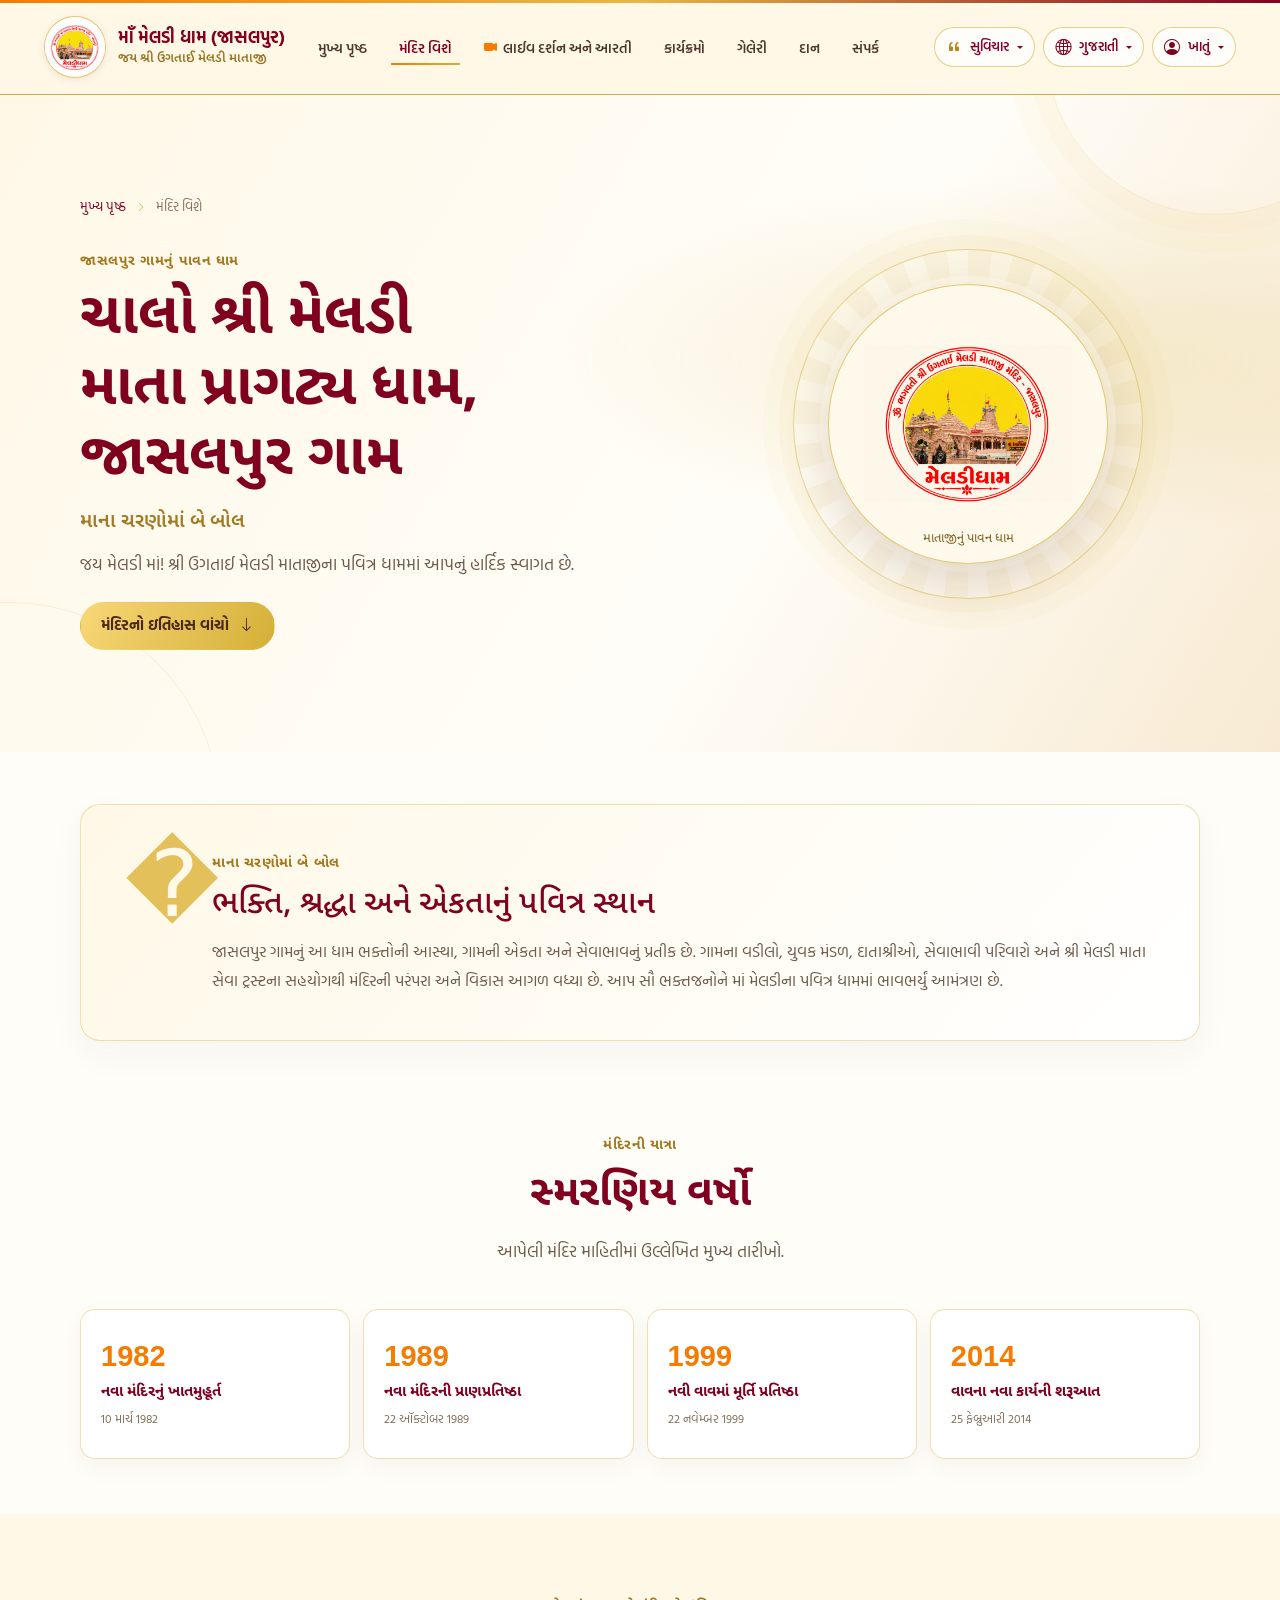
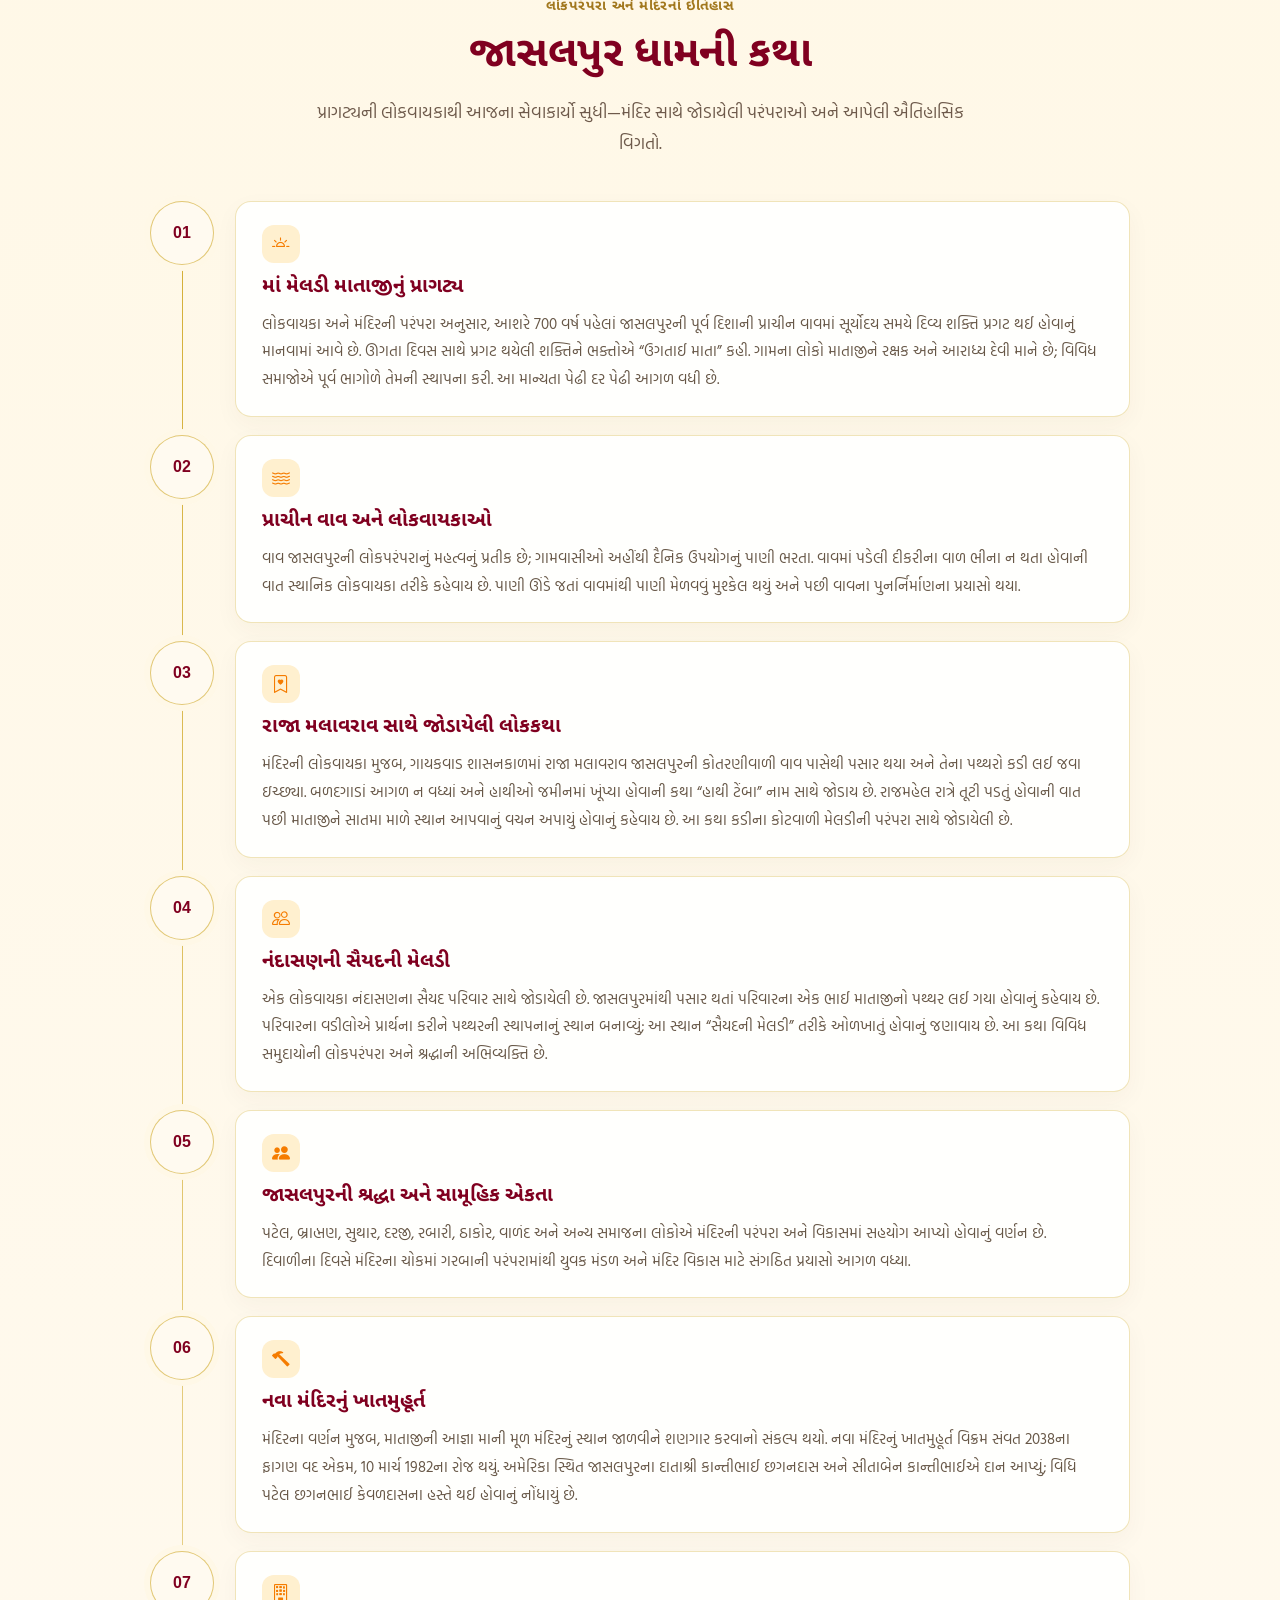
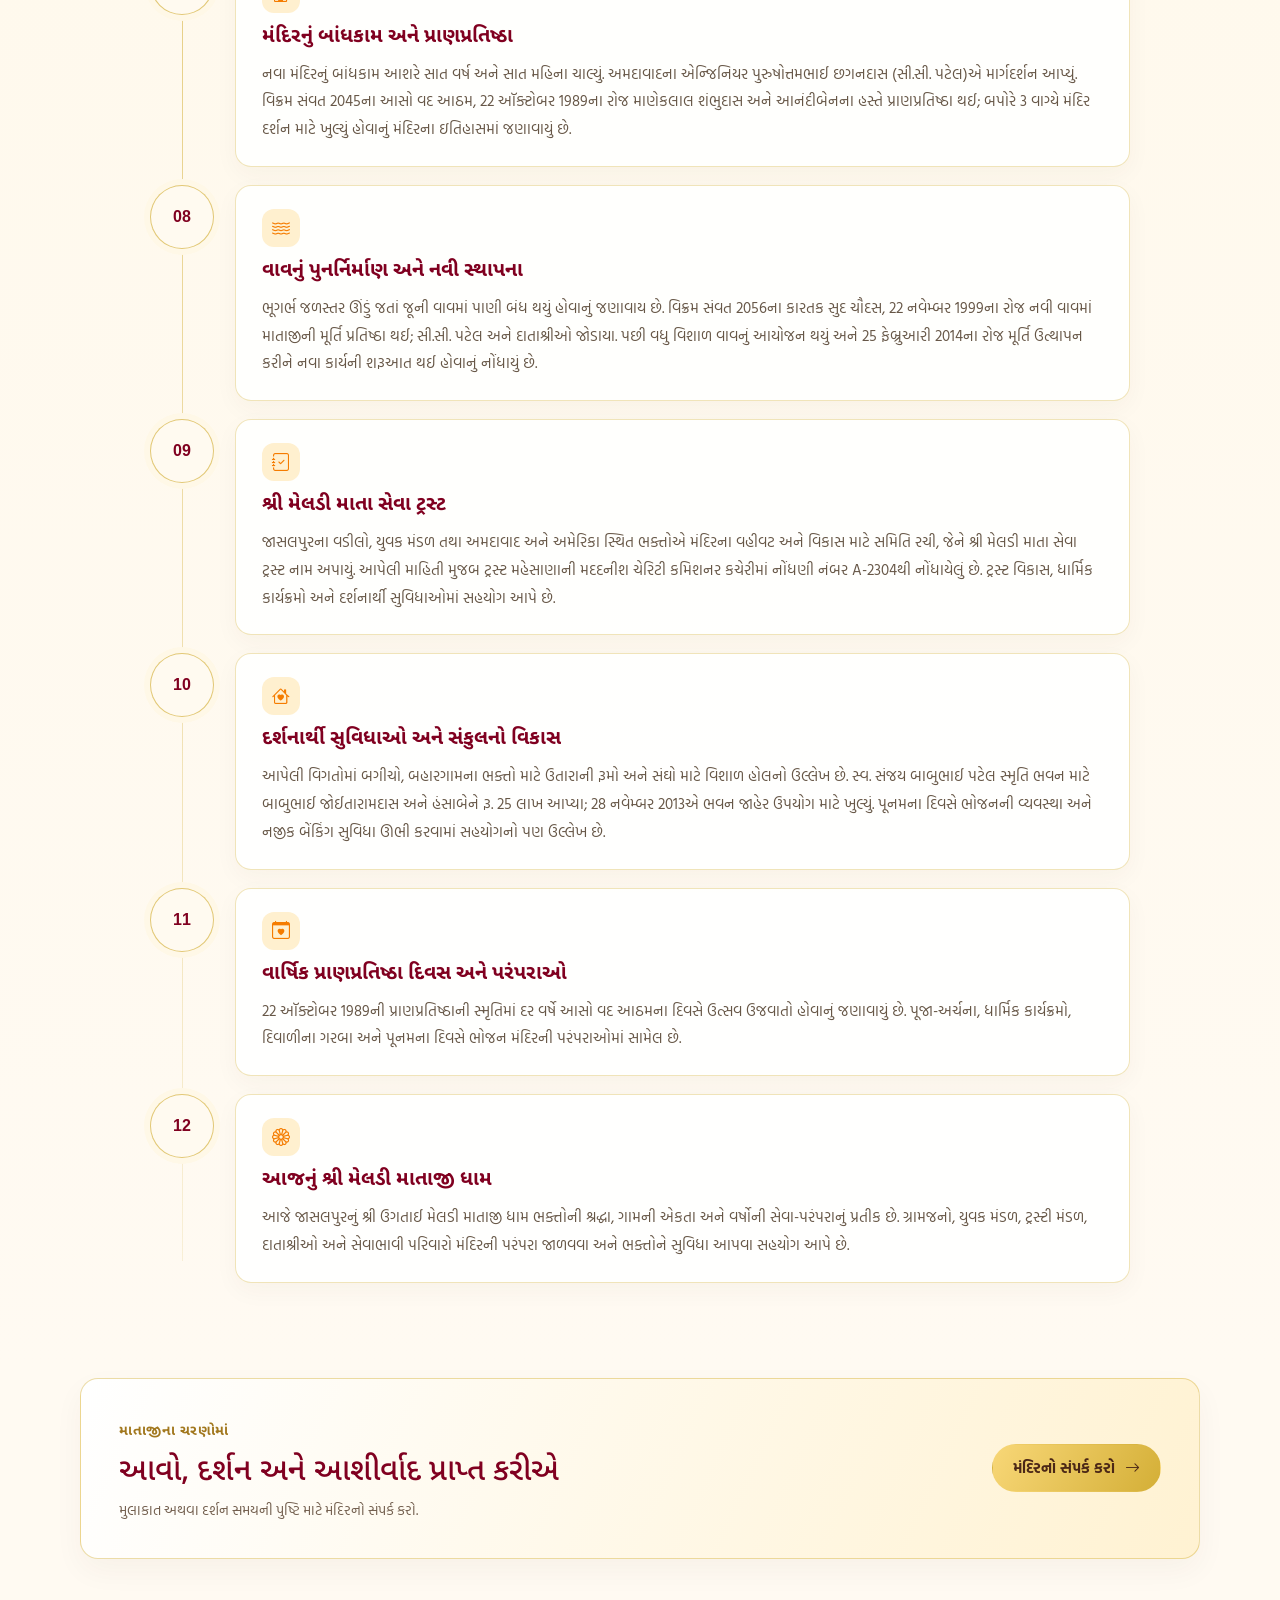
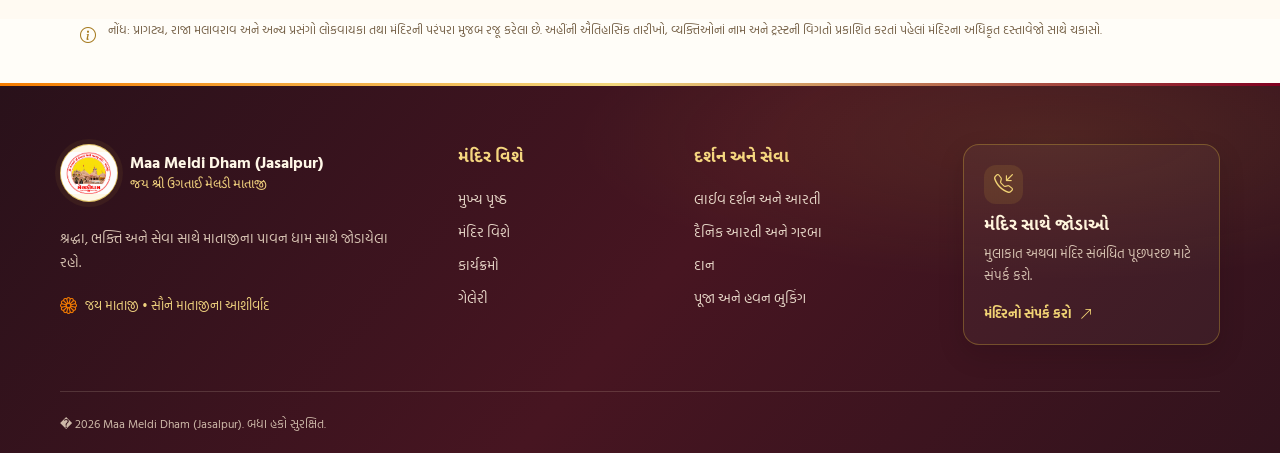
==== about.html @ abbdc0b1 "added on 02/11/2026" ====
<!doctype html>
<html lang="en">
<head>
  <meta charset="utf-8">
  <meta name="viewport" content="width=device-width, initial-scale=1">
  <meta name="theme-color" content="#fff8e7">
  <meta name="description" content="Maa Meldi Dham (Jasalpur)">
  <title>Maa Meldi Dham (Jasalpur)</title>
  <link rel="preconnect" href="https://fonts.googleapis.com">
  <link rel="preconnect" href="https://fonts.gstatic.com" crossorigin>
  <link href="https://fonts.googleapis.com/css2?family=Hind+Vadodara:wght@400;500;600;700&family=Noto+Sans+Gujarati:wght@400;500;600;700&display=swap" rel="stylesheet">
  <link href="https://cdn.jsdelivr.net/npm/bootstrap@5.3.3/dist/css/bootstrap.min.css" rel="stylesheet">
  <link href="https://cdn.jsdelivr.net/npm/bootstrap-icons@1.11.3/font/bootstrap-icons.min.css" rel="stylesheet">
  <link href="css/style.css" rel="stylesheet">
</head>
<body data-page="about">
  <header class="site-header" id="siteHeader">
    <nav class="navbar navbar-expand-xl temple-navbar" aria-label="Main navigation">
      <div class="container-fluid header-shell">
        <a class="brand-lockup" href="index.html" aria-label="જય શ્રી ઉગતાઈ મેલડી માતાજી">
          <span class="brand-mark">
            <img src="assets/images/ugtai-mataji-logo.png" alt="જય શ્રી ઉગતાઈ મેલડી માતાજી" onerror="this.onerror=null;this.src='assets/image/logo.png'">
          </span>
          <span class="brand-copy">
            <span class="brand-name">માઁ મેલડી ધામ (જાસલપુર)</span>
            <span class="brand-subtitle" lang="gu">જય શ્રી ઉગતાઈ મેલડી માતાજી</span>
          </span>
        </a>

        <button class="navbar-toggler menu-toggle" type="button" data-bs-toggle="collapse" data-bs-target="#headerNavigation" aria-controls="headerNavigation" aria-expanded="false" aria-label="Toggle navigation">
          <span class="toggle-lines" aria-hidden="true"><span></span><span></span><span></span></span>
        </button>

        <div class="collapse navbar-collapse" id="headerNavigation">
          <ul class="navbar-nav primary-nav mx-xl-auto">
            <li class="nav-item"><a class="nav-link" href="index.html" data-i18n="navHome">Home</a></li>
            <li class="nav-item"><a class="nav-link" href="about.html" data-i18n="navAbout">About</a></li>
            <li class="nav-item"><a class="nav-link" href="live-darshan.html"><i class="bi bi-camera-video-fill live-icon" aria-hidden="true"></i> <span data-i18n="navLive">Live Darshan &amp; Aarti</span></a></li>
            <li class="nav-item"><a class="nav-link" href="events.html" data-i18n="navEvents">Events</a></li>
            <li class="nav-item"><a class="nav-link" href="gallery.html" data-i18n="navGallery">Gallery</a></li>
            <li class="nav-item"><a class="nav-link" href="donation.html" data-i18n="navDonation">Donation</a></li>
            <li class="nav-item"><a class="nav-link" href="contact.html" data-i18n="navContact">Contact</a></li>
          </ul>

          <div class="header-actions">
            <div class="dropdown thought-dropdown"><button type="button" class="action-button thought-button dropdown-toggle" id="thoughtMenu" data-bs-toggle="dropdown" aria-expanded="false"><i class="bi bi-quote" aria-hidden="true"></i><span data-i18n="thoughtButton">સુવિચાર</span></button><div class="dropdown-menu dropdown-menu-end thought-menu" aria-labelledby="thoughtMenu"><span class="thought-menu-kicker" data-i18n="thoughtKicker">આજનો સુવિચાર</span><p data-i18n="thoughtText">સેવા, શ્રદ્ધા અને સદભાવથી જીવન સુંદર બને છે.</p><span class="thought-menu-blessing" data-i18n="thoughtBlessing">જય માતાજી</span></div></div>
            <div class="dropdown">
              <button type="button" class="action-button language-button dropdown-toggle" id="languageMenu" data-bs-toggle="dropdown" aria-expanded="false" aria-label="Select language">
                <i class="bi bi-globe2" aria-hidden="true"></i><span class="selected-language">ગુજરાતી</span>
              </button>
              <ul class="dropdown-menu dropdown-menu-end temple-menu" aria-labelledby="languageMenu">
                <li><button class="dropdown-item language-option" type="button" data-language="gu" data-label="ગુજરાતી"><span lang="gu">ગુજરાતી</span><i class="bi bi-check2 selected-check" aria-hidden="true"></i></button></li>
                <li><button class="dropdown-item language-option" type="button" data-language="hi" data-label="हिन्दी"><span lang="hi">हिन्दी</span><i class="bi bi-check2 selected-check" aria-hidden="true"></i></button></li>
                <li><button class="dropdown-item language-option" type="button" data-language="en" data-label="English"><span>English</span><i class="bi bi-check2 selected-check" aria-hidden="true"></i></button></li>
              </ul>
            </div>
            <div class="dropdown">
              <button type="button" class="action-button account-button dropdown-toggle" id="accountMenu" data-bs-toggle="dropdown" aria-expanded="false" aria-label="Account menu">
                <i class="bi bi-person-circle" aria-hidden="true"></i><span class="account-label" data-i18n="account">Account</span>
              </button>
              <ul class="dropdown-menu dropdown-menu-end temple-menu account-menu" aria-labelledby="accountMenu">
                <li data-auth="signed-out"><a class="dropdown-item" href="login.html"><i class="bi bi-box-arrow-in-right" aria-hidden="true"></i><span data-i18n="login">Login</span></a></li>
                <li data-auth="signed-in" hidden><a class="dropdown-item" href="profile.html"><i class="bi bi-person" aria-hidden="true"></i><span data-i18n="profile">My Profile</span></a></li>
                <li data-auth="signed-in" hidden><button class="dropdown-item" type="button" data-auth-logout><i class="bi bi-box-arrow-right" aria-hidden="true"></i><span data-i18n="logout">Logout</span></button></li>
              </ul>
            </div>
          </div>
        </div>
      </div>
    </nav>
  </header>

  <main class="about-page" id="pageContent" tabindex="-1">
    <section class="about-hero">
      <div class="section-wrap about-hero-grid">
        <div class="about-hero-copy reveal">
          <div class="about-breadcrumb"><a href="index.html" data-i18n="navHome">????? ?????</a><i class="bi bi-chevron-right" aria-hidden="true"></i><span data-i18n="navAbout">????? ????</span></div>
          <span class="section-eyebrow" data-i18n="aboutKicker">ગુજરાતી हिन्दी ???? ???</span>
          <h1 data-i18n="aboutHeroTitle">???? ???? ????? ???? ગુજરાતી? ???, ગુજરાતી ???</h1>
          <p class="about-hero-subtitle" data-i18n="aboutHeroSubtitle">???? ગુજરાતી ?? ???</p>
          <p class="about-hero-text" data-i18n="aboutWelcome">?? ????? ???! ???? ????? ????? ગુજરાતી? हिन्दी हिन्दी ????? ગુજરાતી हिन्दी ??.</p>
          <a class="button-gold" href="#temple-history"><span data-i18n="aboutExplore">ગુજરાતી हिन्दी ?????</span><i class="bi bi-arrow-down"></i></a>
        </div>
        <div class="about-hero-art reveal"><div class="about-mandala" aria-hidden="true"></div><div class="about-emblem"><img src="assets/image/logo.png" alt="???? ????? ????? ગુજરાતી?? ????? ?????" width="420" height="420"><span data-i18n="aboutEmblemCaption">ગુજરાતી?? ???? ???</span></div></div>
      </div>
    </section>

    <section class="about-welcome-section">
      <div class="section-wrap about-welcome-card reveal"><span class="about-quote-mark" aria-hidden="true">�</span><div><span class="section-eyebrow" data-i18n="aboutWelcomeKicker">???? ગુજરાતી ?? ???</span><h2 data-i18n="aboutWelcomeTitle">?????, ગુજરાતી ??? ગુજરાતી हिन्दी ?????</h2><p data-i18n="aboutWelcomeText">ગુજરાતી हिन्दी ? ??? ગુજરાતી ?????, ????? ???? ??? ગુજરાતી??? हिन्दी ??. ????? ?????, ???? ????, ગુજરાતી??, ગુજરાતી? ગુજરાતી ??? ???? ????? ???? ???? ગુજરાતી? ગુજરાતી ગુજરાતી हिन्दी ??? ????? ??? ????? ??. ?? ?? ગુજરાતી?? ??? ગુજરાતી हिन्दी हिन्दी ગુજરાતી?? ગુજરાતી ??.</p></div></div>
    </section>

    <section class="about-milestones-section">
      <div class="section-wrap"><div class="section-heading reveal"><span class="section-eyebrow" data-i18n="aboutTimelineKicker">ગુજરાતી हिन्दी</span><h2 data-i18n="aboutTimelineTitle">ગુજરાતી ?????</h2><p data-i18n="aboutTimelineIntro">????? ????? ગુજરાતી?? ગુજરાતી? ????? हिन्दी.</p></div>
        <div class="about-milestones"><article class="milestone-card reveal"><span>1982</span><strong data-i18n="milestoneGround">??? ગુજરાતી? ગુજરાતી???</strong><small data-i18n="milestoneGroundDate">10 ????? 1982</small></article><article class="milestone-card reveal"><span>1989</span><strong data-i18n="milestoneConsecration">??? ગુજરાતી ગુજરાતીગુજરાતી</strong><small data-i18n="milestoneConsecrationDate">22 ગુજરાતી 1989</small></article><article class="milestone-card reveal"><span>1999</span><strong data-i18n="milestoneVav">??? हिन्दी हिन्दी ગુજરાતી??</strong><small data-i18n="milestoneVavDate">22 ગુજરાતી 1999</small></article><article class="milestone-card reveal"><span>2014</span><strong data-i18n="milestoneRebuild">????? ??? ગુજરાતી ?????</strong><small data-i18n="milestoneRebuildDate">25 ગુજરાતી?? 2014</small></article></div>
      </div>
    </section>

    <section class="about-history-section" id="temple-history">
      <div class="section-wrap"><div class="section-heading reveal"><span class="section-eyebrow" data-i18n="historyKicker">ગુજરાતી?? ??? ગુજરાતી हिन्दी</span><h2 data-i18n="historyTitle">ગુજરાતી ????? ???</h2><p data-i18n="historyIntro">ગુજરાતી??? ગુજરાતી??? ???? ગુજરાતી??? ????�????? ???? ગુજરાતી? ગુજરાતી ??? ????? ગુજરાતી? ?????.</p></div>
        <div class="history-timeline">
          <article class="history-item reveal"><span class="history-index">01</span><div class="history-card"><span class="history-icon"><i class="bi bi-brightness-alt-high"></i></span><h3 data-i18n="history1Heading">??? ????? ગુજરાતી?? ગુજરાતી?</h3><p data-i18n="history1Text">ગુજરાતી? ??? ગુજરાતી हिन्दी हिन्दी, ???? 700 ???? हिन्दी ગુજરાતી?? ????? हिन्दी ગુજરાતી हिन्दी ગુજરાતી? ???? ????? ????? ????? ?? ગુજરાતી ગુજરાતી? ??? ??. ???? ???? ???? ????? ????? ગુજરાતી हिन्दी �????? ????� ???. ????? ???? ગુજરાતી? ????? ??? हिन्दी ???? ???? ??; ????? हिन्दी ????? हिन्दी ????? ગુજરાતી ???. ? ગુજરાતી ???? ?? ???? ??? ??? ??.</p></div></article>
          <article class="history-item reveal"><span class="history-index">02</span><div class="history-card"><span class="history-icon"><i class="bi bi-water"></i></span><h3 data-i18n="history2Heading">ગુજરાતી ??? ??? ગુજરાતી??</h3><p data-i18n="history2Text">??? ગુજરાતી?? ગુજરાતી????? ગુજરાતી? हिन्दी ??; ગુજરાતી? हिन्दी ????? ગુજરાતી? ???? ????. हिन्दी ????? ગુજરાતી ??? ???? ? ??? हिन्दी ??? ગુજરાતી ગુજરાતી? ????? हिन्दी ??. ???? ???? ???? ગુજરાતી? ???? ગુજરાતી ગુજરાતી ???? ??? ??? ????? ગુજરાતીગુજરાતી ગુજરાતી ???.</p></div></article>
          <article class="history-item reveal"><span class="history-index">03</span><div class="history-card"><span class="history-icon"><i class="bi bi-bookmark-heart"></i></span><h3 data-i18n="history3Heading">???? ગુજરાતી ???? ગુજરાતી? हिन्दी</h3><p data-i18n="history3Text">ગુજરાતી ગુજરાતી? ????, ગુજરાતી ગુજરાતી??? ???? ગુજરાતી ગુજરાતી?? ગુજરાતી??? ??? हिन्दी ???? ??? ??? ???? हिन्दी ??? ?? ??? ગુજરાતી. ગુજરાતી? ??? ? हिन्दी ??? ????? ગુજરાતી ગુજરાતી हिन्दी ??? �???? ?????� ??? ???? ????? ??. ગુજરાતી हिन्दी ???? ????? हिन्दी ??? ??? ગુજરાતી? ????? ???? ????? ગુજરાતી ??? हिन्दी ગુજરાતી हिन्दी ??. ? ??? ????? ગુજરાતી ગુજરાતી हिन्दी ???? ગુજરાતી? ??.</p></div></article>
          <article class="history-item reveal"><span class="history-index">04</span><div class="history-card"><span class="history-icon"><i class="bi bi-people"></i></span><h3 data-i18n="history4Heading">ગુજરાતી? हिन्दी ?????</h3><p data-i18n="history4Text">?? ગુજરાતી? ગુજરાતી? ???? हिन्दी ???? ગુજરાતી? ??. ગુજરાતી????? ???? ???? ગુજરાતી? ?? ??? ગુજરાતી? ????? ?? ??? ગુજરાતી हिन्दी ??. ગુજરાતી? हिन्दी ગુજરાતી?? ????? ગુજરાતી ગુજરાતી??? ????? ગુજરાતી?; ? ????? �हिन्दी ?????� ????? ગુજરાતી ગુજરાતી हिन्दी ??. ? ??? ????? ગુજરાતી?? ગુજરાતી?? ??? ગુજરાતી?? ગુજરાતી??? ??.</p></div></article>
          <article class="history-item reveal"><span class="history-index">05</span><div class="history-card"><span class="history-icon"><i class="bi bi-people-fill"></i></span><h3 data-i18n="history5Heading">????? ગુજરાતી ??? ગુજરાતી ????</h3><p data-i18n="history5Text">????, ગુજરાતી?, ?????, ????, ?????, ?????, ????? ??? ???? हिन्दी ????? ગુજરાતી हिन्दी ??? ગુજરાતી? ????? ????? ગુજરાતી ????? ??. ગુજરાતી? ????? ગુજરાતી हिन्दी हिन्दी ગુજરાતી???? ???? ???? ??? ????? ????? ???? हिन्दी ગુજરાતી ??? ?????.</p></div></article>
          <article class="history-item reveal"><span class="history-index">06</span><div class="history-card"><span class="history-icon"><i class="bi bi-hammer"></i></span><h3 data-i18n="history6Heading">??? ગુજરાતી? ગુજરાતી???</h3><p data-i18n="history6Text">ગુજરાતી ????? ????, ગુજરાતી? ????? ???? ??? ગુજરાતી? ????? ગુજરાતી ????? हिन्दी हिन्दी ???. ??? ગુજરાતી? ગુજરાતી??? हिन्दी ???? 2038?? ???? ?? ???, 10 ????? 1982?? ??? ????. ગુજરાતી ????? ગુજરાતી?? ગુજરાતી? ગુજરાતી?? हिन्दी ??? ગુજરાતી ગુજરાતી??? ??? हिन्दी; ???? ???? हिन्दी ગુજરાતી?? ????? ?? ગુજરાતી ગુજરાતી? ??.</p></div></article>
          <article class="history-item reveal"><span class="history-index">07</span><div class="history-card"><span class="history-icon"><i class="bi bi-building"></i></span><h3 data-i18n="history7Heading">????? ગુજરાતી ??? ગુજરાતીગુજરાતી</h3><p data-i18n="history7Text">??? ગુજરાતી? ગુજરાતી ???? ??? ???? ??? ??? ????? ગુજરાતી. ગુજરાતી?? ગુજરાતી?? ગુજરાતીहिन्दी हिन्दी (??.??. ????)? ગુજરાતી??? हिन्दी. हिन्दी ???? 2045?? ??? ?? ???, 22 ગુજરાતી 1989?? ??? ગુજરાતી? ગુજરાતી ??? ગુજરાતી??? ????? ગુજરાતીગુજરાતી ??; ????? 3 हिन्दी ????? ????? ???? ગુજરાતી ગુજરાતી ગુજરાતી ગુજરાતી?? ગુજરાતી? ??.</p></div></article>
          <article class="history-item reveal"><span class="history-index">08</span><div class="history-card"><span class="history-icon"><i class="bi bi-water"></i></span><h3 data-i18n="history8Heading">हिन्दी ગુજરાતી????? ??? ??? ગુજરાતી</h3><p data-i18n="history8Text">हिन्दी हिन्दी ????? ???? ???? हिन्दी ???? ??? ???? ગુજરાતી हिन्दी ??. हिन्दी ???? 2056?? ????? ??? ????, 22 ગુજરાતી 1999?? ??? ??? हिन्दी ગુજરાતી? हिन्दी ગુજરાતી?? ??; ??.??. ???? ??? ગુજરાતી?? हिन्दी. ??? ??? ????? हिन्दी ????? ???? ??? 25 ગુજરાતી?? 2014?? ??? हिन्दी ગુજરાતી ????? ??? ગુજરાતી ????? ?? ગુજરાતી ગુજરાતી? ??.</p></div></article>
          <article class="history-item reveal"><span class="history-index">09</span><div class="history-card"><span class="history-icon"><i class="bi bi-journal-check"></i></span><h3 data-i18n="history9Heading">???? ????? ???? ???? हिन्दी</h3><p data-i18n="history9Text">ગુજરાતી?? ?????, ???? ???? ??? ગુજરાતી ??? ગુજરાતી ????? हिन्दी ગુજરાતી ????? ??? ????? ???? ????? ???, ???? ???? ????? ???? ???? हिन्दी ??? हिन्दी. ????? हिन्दी ???? हिन्दी ગુજરાતી?? हिन्दी हिन्दी हिन्दी ગુજરાતી? हिन्दी ???? A-2304?? ગુજરાતી??? ??. हिन्दी ?????, ગુજરાતી ગુજરાતી??? ??? ગુજરાતી??? ગુજરાતી??? ????? ??? ??.</p></div></article>
          <article class="history-item reveal"><span class="history-index">10</span><div class="history-card"><span class="history-icon"><i class="bi bi-house-heart"></i></span><h3 data-i18n="history10Heading">ગુજરાતી??? ગુજરાતી ??? ????? ?????</h3><p data-i18n="history10Text">????? ગુજરાતી? ?????, ગુજરાતી?? ????? ???? ગુજરાતી ???? ??? ???? ???? ????? ????? हिन्दी ??. ???. ???? ગુજરાતી ???? हिन्दी ??? ???? ગુજરાતી ગુજરાતી???? ??? ગુજરાતી? ??. 25 ??? ?????; 28 ગુજરાતી 2013? ??? ????? ????? ???? ગુજરાતી. हिन्दी ????? हिन्दी ગુજરાતી? ??? ???? ગુજરાતી हिन्दी ??? ગુજરાતી ગુજરાતી ?? हिन्दी ??.</p></div></article>
          <article class="history-item reveal"><span class="history-index">11</span><div class="history-card"><span class="history-icon"><i class="bi bi-calendar-heart"></i></span><h3 data-i18n="history11Heading">ગુજરાતી ગુજરાતીગુજરાતી ??? ગુજરાતી</h3><p data-i18n="history11Text">22 ગુજરાતી 1989?? ગુજરાતીગુજરાતી?? ગુજરાતી?? ?? ????? ??? ?? ????? ????? ????? हिन्दी ગુજરાતી ગુજરાતી? ??. ????-हिन्दी, ગુજરાતી ગુજરાતી???, ગુજરાતી? ???? ??? हिन्दी ????? ???? ગુજરાતી ગુજરાતી??? ????? ??.</p></div></article>
          <article class="history-item reveal"><span class="history-index">12</span><div class="history-card"><span class="history-icon"><i class="bi bi-flower1"></i></span><h3 data-i18n="history12Heading">????? ???? ????? हिन्दी ???</h3><p data-i18n="history12Text">??? ગુજરાતી??? ???? ????? ????? हिन्दी ??? ગુજરાતી ગુજરાતી, ????? ???? ??? ગુજરાતી ????-ગુજરાતી?? हिन्दी ??. ગુજરાતી?, ???? ????, ગુજરાતી ????, ગુજરાતી?? ??? ગુજરાતી? ગુજરાતી ગુજરાતી हिन्दी हिन्दी ??? ગુજરાતી हिन्दी ???? ????? ??? ??.</p></div></article>
        </div>
      </div>
    </section>

    <section class="about-visit-section"><div class="section-wrap about-visit-card reveal"><div><span class="section-eyebrow" data-i18n="aboutVisitKicker">ગુજરાતી? ગુજરાતી</span><h2 data-i18n="aboutVisitTitle">???, ????? ??? ગુજરાતી? ગુજરાતી ????</h2><p data-i18n="aboutVisitText">ગુજરાતી ???? ????? ????? हिन्दी ???? ગુજરાતી हिन्दी ???.</p></div><a class="button-gold" href="contact.html"><span data-i18n="contactTemple">ગુજરાતી हिन्दी ???</span><i class="bi bi-arrow-right"></i></a></div></section>

    <aside class="section-wrap about-source-note"><i class="bi bi-info-circle" aria-hidden="true"></i><p data-i18n="aboutSourceNote">????: ગુજરાતી?, ???? ગુજરાતી ??? ???? ગુજરાતી ગુજરાતી? ??? ગુજરાતી हिन्दी ???? ??? ????? ??. हिन्दी ગુજરાતી? हिन्दी, ગુજરાતી???? ??? ??? ગુજરાતી? ????? ગુજરાતી? ????? हिन्दी ગુજરાતી हिन्दी ગુજરાતી?? ???? ?????.</p></aside>
  </main>

  <footer class="home-footer">
    <div class="footer-top-rule"></div>
    <div class="section-wrap footer-shell">
      <div class="footer-grid">
        <div class="footer-brand-block">
          <a class="footer-logo" href="index.html" aria-label="જય શ્રી ઉગતાઈ મેલડી માતાજી">
            <span class="footer-logo-mark"><img src="assets/image/logo.png" alt="જય શ્રી ઉગતાઈ મેલડી માતાજી" width="62" height="62" loading="lazy"></span>
            <span class="footer-logo-copy"><strong>Maa Meldi Dham (Jasalpur)</strong><small data-i18n="templeSubtitle">?? ???? ????? ????? हिन्दी</small></span>
          </a>
          <p class="footer-about" data-i18n="footerAbout">ગુજરાતી, ????? ??? ???? ???? ગુજરાતી? ???? ??? ???? ગુજરાતી? ???.</p>
          <div class="footer-blessing"><i class="bi bi-flower1" aria-hidden="true"></i><span data-i18n="footerBlessing">?? हिन्दी � ???? ગુજરાતી? ગુજરાતી?</span></div>
        </div>
        <div class="footer-column">
          <h2 data-i18n="footerExplore">????? ????</h2>
          <a href="index.html" data-i18n="navHome">????? ?????</a>
          <a href="about.html" data-i18n="navAbout">????? ????</a>
          <a href="events.html" data-i18n="navEvents">ગુજરાતી???</a>
          <a href="gallery.html" data-i18n="navGallery">हिन्दी</a>
        </div>
        <div class="footer-column">
          <h2 data-i18n="footerSeva">????? ??? ????</h2>
          <a href="live-darshan.html" data-i18n="navLive">???? ????? ??? ????</a>
          <a href="#aarti" data-i18n="aartiTitle">????? ???? ??? ???</a>
          <a href="donation.html" data-i18n="navDonation">???</a>
          <a href="#booking" data-i18n="bookingTitle">???? ??? ??? हिन्दी</a>
        </div>
        <div class="footer-contact-card">
          <span class="footer-contact-icon"><i class="bi bi-telephone-inbound" aria-hidden="true"></i></span>
          <h2 data-i18n="footerContactTitle">????? ???? ?????</h2>
          <p data-i18n="footerContactText">ગુજરાતી ???? ????? ગુજરાતી हिन्दी ???? हिन्दी ???.</p>
          <a class="footer-contact-link" href="contact.html"><span data-i18n="contactTemple">ગુજરાતી हिन्दी ???</span><i class="bi bi-arrow-up-right" aria-hidden="true"></i></a>
        </div>
      </div>
      <div class="footer-bottom">
        <span>� <span id="currentYear">2026</span> Maa Meldi Dham (Jasalpur). <span data-i18n="footerRights">??? ??? ગુજરાતી?.</span></span>
      </div>
    </div>
  </footer>
  <button class="back-to-top" id="backToTop" type="button" aria-label="ગુજરાતી ??? ?? ???? ???" data-i18n-aria="backToTopAria">
    <span class="backtop-progress" aria-hidden="true">
      <svg viewBox="0 0 40 40" focusable="false"><circle class="progress-track" cx="20" cy="20" r="17"></circle><circle class="progress-value" cx="20" cy="20" r="17"></circle></svg>
      <i class="bi bi-arrow-up"></i>
    </span>
    
  </button>
  <script src="https://cdn.jsdelivr.net/npm/bootstrap@5.3.3/dist/js/bootstrap.bundle.min.js"></script>
  <script src="js/translations.js"></script>
  <script src="js/script.js"></script>
</body>
</html>
---- css/style.css ----
:root {
  --saffron: #f57c00;
  --maroon: #800020;
  --gold: #d4af37;
  --cream: #fff8e7;
  --white: #fff;
  --ink: #38241e;
  --muted: #765a4d;
  --line: rgba(128, 0, 32, .11);
  --header-height: 94px;
}

*, *::before, *::after { box-sizing: border-box; }
html { scroll-behavior: smooth; }
body { margin: 0; color: var(--ink); background: var(--white); font-family: "Poppins", "Hind Vadodara", "Noto Sans Gujarati", sans-serif; }
.site-header { position: sticky; top: 0; z-index: 1030; background: rgba(255, 248, 231, .97); border-bottom: 1px solid var(--gold); transition: box-shadow .25s ease, background-color .25s ease; }
.site-header::before { position: absolute; inset: 0 0 auto; height: 3px; content: ""; background: linear-gradient(90deg, var(--saffron), #e9b747 50%, var(--maroon)); }
.site-header.is-scrolled { background: rgba(255, 248, 231, .99); box-shadow: 0 8px 24px rgba(73, 36, 12, .12); }
.temple-navbar { min-height: var(--header-height); padding: 10px 0; font-family: "Hind Vadodara", "Noto Sans Gujarati", sans-serif; }
.header-shell { max-width: 1600px; padding-inline: clamp(16px, 3.4vw, 56px); }
.brand-lockup { display: inline-flex; align-items: center; flex: 0 0 auto; gap: 12px; color: var(--maroon); text-decoration: none; }
.brand-mark { display: grid; width: 62px; height: 62px; flex: 0 0 62px; place-items: center; overflow: hidden; border: 1px solid rgba(212, 175, 55, .7); border-radius: 50%; background: var(--white); box-shadow: 0 2px 8px rgba(128, 0, 32, .09); }
.brand-mark img { display: block; width: 100%; height: 100%; object-fit: contain; }
.brand-copy { display: flex; flex-direction: column; line-height: 1.2; }
.brand-name { color: var(--maroon); font-size: 17px; font-weight: 700; letter-spacing: .01em; white-space: nowrap; }
.brand-subtitle { margin-top: 4px; color: #987523; font-family: "Noto Sans Gujarati", "Hind Vadodara", sans-serif; font-size: 13px; font-weight: 600; white-space: nowrap; }
.navbar-collapse { align-items: center; }
.primary-nav { align-items: center; gap: clamp(8px, 1.25vw, 21px); }
.primary-nav .nav-link { position: relative; display: inline-flex; align-items: center; min-height: 42px; padding: 8px 2px; color: #4d3830; font-size: 14px; font-weight: 600; white-space: nowrap; transition: color .2s ease; }
.primary-nav .nav-link::after { position: absolute; right: 0; bottom: 3px; left: 0; height: 2px; content: ""; background: linear-gradient(90deg, var(--saffron), var(--gold)); transform: scaleX(0); transform-origin: left; transition: transform .24s ease; }
.primary-nav .nav-link:hover, .primary-nav .nav-link:focus-visible, .primary-nav .nav-link.active { color: var(--maroon); }
.primary-nav .nav-link:hover::after, .primary-nav .nav-link:focus-visible::after, .primary-nav .nav-link.active::after { transform: scaleX(1); }
.live-icon { margin-right: 6px; color: var(--saffron); font-size: 13px; }
.header-actions { display: flex; flex: 0 0 auto; align-items: center; gap: 8px; margin-left: clamp(12px, 1.7vw, 28px); }
.action-button { display: inline-flex; min-height: 40px; align-items: center; justify-content: center; gap: 8px; padding: 7px 11px; border: 1px solid rgba(212, 175, 55, .58); border-radius: 999px; background: rgba(255,255,255,.74); color: var(--maroon); font: inherit; font-size: 13px; font-weight: 600; transition: background .2s ease, border-color .2s ease, box-shadow .2s ease; }
.action-button::after { margin-left: 0; vertical-align: .15em; }
.action-button:hover, .action-button:focus-visible, .action-button.show { border-color: var(--gold); background: var(--white); box-shadow: 0 3px 12px rgba(128,0,32,.09); }
.action-button > .bi { font-size: 16px; }
.temple-menu { min-width: 165px; margin-top: 9px !important; padding: 7px; border: 1px solid rgba(212, 175, 55, .45); border-radius: 12px; background: var(--cream); box-shadow: 0 12px 28px rgba(57, 31, 13, .15); }
.temple-menu .dropdown-item { display: flex; align-items: center; gap: 10px; padding: 9px 11px; border-radius: 7px; color: var(--ink); font-size: 14px; transition: color .16s ease, background-color .16s ease; }
.temple-menu .dropdown-item:hover, .temple-menu .dropdown-item:focus { background: rgba(212, 175, 55, .16); color: var(--maroon); }
.account-menu .dropdown-item .bi { width: 18px; color: var(--saffron); }
.selected-check { margin-left: auto; color: var(--saffron); opacity: 0; }
.language-option[aria-pressed="true"] .selected-check { opacity: 1; }
.menu-toggle { display: none; padding: 9px; border: 1px solid rgba(212,175,55,.65); border-radius: 10px; }
.toggle-lines { display: flex; width: 23px; flex-direction: column; gap: 5px; }
.toggle-lines span { width: 100%; height: 2px; border-radius: 3px; background: var(--maroon); transform-origin: center; transition: transform .24s ease, opacity .18s ease, background-color .2s ease; }
.menu-toggle[aria-expanded="true"] { border-color: rgba(128,0,32,.42); background: #fffdf8; box-shadow: 0 0 0 .2rem rgba(212,175,55,.2); }
.menu-toggle[aria-expanded="true"] .toggle-lines span:nth-child(1) { transform: translateY(7px) rotate(45deg); }
.menu-toggle[aria-expanded="true"] .toggle-lines span:nth-child(2) { opacity: 0; transform: scaleX(.2); }
.menu-toggle[aria-expanded="true"] .toggle-lines span:nth-child(3) { transform: translateY(-7px) rotate(-45deg); }

/* Simple welcoming content area shared by the seven linked pages. */
.page-content { min-height: calc(100vh - var(--header-height)); background: radial-gradient(ellipse at 50% 0%, rgba(212,175,55,.12), transparent 56%), linear-gradient(180deg, #fffdf7, #fff8e7); }
.welcome-section { display: grid; min-height: 460px; padding: clamp(64px, 10vw, 136px) 22px; place-items: center; text-align: center; }
.welcome-inner { width: min(100%, 760px); }
.page-eyebrow { display: inline-block; margin-bottom: 18px; color: #987523; font-family: "Noto Sans Gujarati", "Hind Vadodara", sans-serif; font-size: 15px; font-weight: 600; letter-spacing: .04em; }
.welcome-section h1 { margin: 0 auto 16px; color: var(--maroon); font-size: clamp(30px, 5vw, 54px); font-weight: 700; line-height: 1.2; }
.welcome-intro { max-width: 650px; margin: 0 auto; color: var(--muted); font-size: clamp(17px, 2vw, 21px); line-height: 1.65; }
.welcome-note { display: inline-flex; align-items: center; gap: 12px; max-width: 600px; margin-top: 34px; padding: 17px 23px; border: 1px solid rgba(212,175,55,.52); border-radius: 15px; background: rgba(255,255,255,.76); box-shadow: 0 10px 30px rgba(76,44,17,.07); color: var(--maroon); text-align: left; }
.welcome-note .bi { color: var(--saffron); font-size: 25px; }
.welcome-note p { margin: 0; font-size: 16px; }

/* Homepage sections */
:root { --dark-brown: #33251c; --section-cream: #fffaf0; }
.home-page { color: var(--dark-brown); background: #fff; overflow: clip; }
.section-wrap { width: min(1160px, calc(100% - 48px)); margin-inline: auto; }
.home-page section:not(.home-hero) { padding-block: clamp(64px, 8vw, 104px); }
.section-tint { background: var(--section-cream); }
.section-heading { max-width: 690px; margin: 0 auto 42px; text-align: center; }
.section-heading h2, .welcome-copy h2, .live-copy h2, .booking-copy h2, .contact-copy h2, .newsletter-wrap h2 { margin: 0 0 14px; color: var(--maroon); font-family: "Noto Sans Gujarati", "Hind Vadodara", sans-serif; font-size: clamp(28px, 3.7vw, 42px); font-weight: 700; line-height: 1.3; }
.section-heading p, .welcome-copy p, .live-copy > p, .booking-copy > p, .contact-copy > p, .newsletter-wrap > div > p { margin: 0; color: #6e5a4b; font-size: 17px; line-height: 1.8; }
.temple-welcome { position: relative; display: grid; min-height: clamp(660px, calc(100svh - var(--header-height)), 940px); align-items: center; isolation: isolate; overflow: hidden; padding-block: clamp(62px,7vw,92px); background: #fffdf8; }
.temple-welcome::before { position: absolute; z-index: -1; inset: 0; background: linear-gradient(rgba(70,42,18,.10),rgba(70,42,18,.10)),url("../assets/image/Bgimage.png") center / cover no-repeat; content: ""; opacity: 1; pointer-events: none; }
.welcome-copy .welcome-detail { margin: 0 0 22px; color: #6e5a4b; font-size: 15px; line-height: 1.9; text-align: justify; }
.section-eyebrow { display: inline-block; margin-bottom: 12px; color: #a2781e; font-family: "Noto Sans Gujarati", "Hind Vadodara", sans-serif; font-size: 14px; font-weight: 700; letter-spacing: .04em; }
.welcome-grid { display: grid; grid-template-columns: .93fr 1.07fr; align-items: center; gap: clamp(38px, 8vw, 100px); }
.welcome-visual { position: relative; width: min(100%, 440px); justify-self: center; }
.welcome-image-frame { position: relative; display: grid; height: clamp(360px, 34vw, 450px); min-height: 0; place-items: center; overflow: hidden; border: 1px solid rgba(212,175,55,.68); border-radius: 46% 46% 20px 20px; background: radial-gradient(circle at 50% 40%, #fff 0 24%, #ffefc4 60%, #f9d98d); box-shadow: 14px 16px 0 #8000200e, 0 20px 55px #6c401426; }
.welcome-image-frame::before { position: absolute; inset: 14px; border: 1px solid #d4af376b; border-radius: inherit; content: ""; pointer-events: none; }
.welcome-image-frame img { width: 100%; height: 100%; object-fit: cover; object-position: center 62%; }
.image-caption { position: absolute; right: 0; bottom: 0; left: 0; padding: 12px; background: #fff8e7e8; color: #806323; font-size: 13px; text-align: center; }
.welcome-stamp { position: absolute; right: -18px; bottom: 48px; display: grid; width: 68px; height: 68px; place-items: center; border: 1px solid var(--gold); border-radius: 50%; background: #fff; color: var(--saffron); font-size: 28px; box-shadow: 0 8px 20px #33251c20; }
.welcome-copy h2 { max-width: 620px; }
.welcome-copy p { margin: 0 0 24px; }
.text-link { display: inline-flex; align-items: center; gap: 10px; color: var(--maroon); font-size: 15px; font-weight: 700; text-decoration: none; }
.text-link i { color: var(--saffron); transition: transform .2s ease; }
.text-link:hover { color: var(--saffron); }
.text-link:hover i { transform: translateX(4px); }
.service-grid { display: grid; grid-template-columns: repeat(3,minmax(0,1fr)); gap: 18px; }
.service-card { display: block; min-height: 228px; padding: 25px; border: 1px solid #d4af375c; border-radius: 17px; background: linear-gradient(150deg,#fff 0%,#fffaf0 100%); box-shadow: 0 8px 25px #5136140a; color: inherit; text-decoration: none; transition: transform .24s ease, border-color .24s ease, box-shadow .24s ease; }
.service-card:hover { transform: translateY(-5px); border-color: var(--gold); box-shadow: 0 16px 32px #51361418; color: inherit; }
.service-icon { display: grid; width: 49px; height: 49px; margin-bottom: 16px; place-items: center; border-radius: 15px; background: #fff0cf; color: var(--saffron); font-size: 22px; transition: transform .24s ease; }
.service-card:hover .service-icon { transform: rotate(-6deg) scale(1.08); }
.service-card h3, .aarti-card h3, .event-card h3 { margin: 0 0 8px; color: var(--maroon); font-family: "Noto Sans Gujarati", sans-serif; font-size: 19px; font-weight: 700; }
.service-card p { min-height: 48px; margin: 0 0 14px; color: #766556; font-size: 14px; line-height: 1.6; }
.service-link { color: #9b6b12; font-size: 13px; font-weight: 700; }
.service-link::after { margin-left: 7px; color: var(--saffron); content: "↗"; }
.live-section { position: relative; background: linear-gradient(125deg,#fff 30%,#fff8e7 100%); }
.live-grid { display: grid; grid-template-columns: .8fr 1.2fr; align-items: center; gap: 55px; }
.live-copy h2 { max-width: 450px; }
.live-copy > p { margin-bottom: 18px; }
.status-note { display: flex; align-items: flex-start; gap: 9px; margin: 18px 0 24px; color: #755d3b; font-size: 14px; line-height: 1.55; }
.status-note .bi { flex: 0 0 auto; color: var(--saffron); }
.button-maroon, .button-gold, .button-outline { display: inline-flex; min-height: 48px; align-items: center; justify-content: center; gap: 10px; padding: 11px 20px; border: 1px solid transparent; border-radius: 999px; font: inherit; font-size: 15px; font-weight: 700; text-decoration: none; transition: transform .2s ease, box-shadow .2s ease, background .2s ease; }
.button-maroon { background: var(--maroon); color: white; }
.button-maroon:hover { transform: translateY(-2px); background: #65001a; color: white; box-shadow: 0 8px 18px #80002030; }
.button-gold { background: linear-gradient(120deg,#f8d777,#d4af37); color: #4b2716; }
.button-gold:hover { transform: translateY(-2px); box-shadow: 0 8px 20px #6e4a1d24; color: #4b2716; }
.button-outline { border-color: #c79c32; background: transparent; color: var(--maroon); }
.button-outline:hover { transform: translateY(-2px); background: #fff2d2; color: var(--maroon); }
.button-outline:disabled { cursor: default; opacity: .66; transform: none; }
.live-frame { min-height: 330px; padding: 10px; border: 1px solid var(--gold); border-radius: 22px; background: linear-gradient(135deg,var(--maroon),#3d1821); box-shadow: 0 18px 36px #3f151f20; }
.live-placeholder { display: flex; min-height: 308px; flex-direction: column; align-items: center; justify-content: center; gap: 12px; border: 1px solid #d4af376e; border-radius: 14px; background: radial-gradient(circle at 50% 35%,#8a362a,#451b25 60%,#28151c); color: #fff5dd; text-align: center; }
.placeholder-mandala { display: grid; width: 94px; height: 94px; margin-bottom: 4px; place-items: center; border: 1px solid #d4af37a8; border-radius: 50%; color: #f6d479; font-size: 34px; box-shadow: 0 0 0 12px #d4af3714,0 0 0 25px #d4af370d; }
.live-placeholder strong { max-width: 80%; font-size: 16px; }
.live-placeholder small { color: #f4dca9; }
.aarti-grid { display: grid; grid-template-columns: repeat(3,minmax(0,1fr)); gap: 16px; }
.aarti-card { display: flex; min-height: 116px; align-items: center; gap: 14px; padding: 18px; border: 1px solid #d4af375c; border-radius: 15px; background: white; box-shadow: 0 8px 22px #5136140a; }
.aarti-card > .bi { color: var(--saffron); font-size: 25px; }
.aarti-card h3 { margin: 0 0 3px; font-size: 17px; }
.aarti-card p { margin: 0; color: #806f5c; font-size: 13px; }
.audio-placeholder { display: grid; width: 38px; height: 38px; flex: 0 0 38px; margin-left: auto; place-items: center; border: 0; border-radius: 50%; background: #f5e5bf; color: var(--maroon); font-size: 21px; opacity: .65; }
.section-heading-row { display: flex; max-width: none; align-items: flex-end; justify-content: space-between; gap: 24px; text-align: left; }
.section-heading-row > div { max-width: 670px; }
.event-grid { display: grid; grid-template-columns: repeat(3,minmax(0,1fr)); gap: 19px; }
.event-card { overflow: hidden; border: 1px solid #d4af3757; border-radius: 16px; background: #fff; box-shadow: 0 10px 28px #5136140d; }
.event-art { display: grid; height: auto; aspect-ratio: 16 / 9; place-items: center; color: #fbe2a2; font-size: 47px; }
.event-art-one { background: radial-gradient(circle,#a75428,#5b1c2c 68%); }
.event-art-two { background: radial-gradient(circle,#c98431,#753323 69%); }
.event-art-three { background: radial-gradient(circle,#a9613a,#431c2c 69%); }
.event-body { padding: 19px; }
.event-tag { display: inline-block; margin-bottom: 9px; color: #936f26; font-size: 12px; font-weight: 700; }
.event-card h3 { min-height: 48px; font-size: 18px; }
.event-card p { min-height: 44px; color: #786655; font-size: 14px; line-height: 1.55; }
.events-page { min-height: 65vh; padding: clamp(44px, 7vw, 78px) 22px 86px; background: radial-gradient(ellipse at 8% 0,rgba(226,178,56,.13),transparent 30%),#fffaf0; }
.events-page-shell { width: min(100%, 960px); margin: 0 auto; }
.events-page-heading { margin: 0 auto 34px; text-align: center; }
.events-page-heading h1 { margin: 8px 0 12px; color: var(--maroon); font-size: clamp(32px,5vw,48px); font-weight: 700; }
.events-page-heading p { max-width: 680px; margin: 0 auto; color: #786655; font-size: 17px; line-height: 1.65; }
.events-timeline { position: relative; display: grid; gap: 16px; }
.events-timeline::before { position: absolute; top: 27px; bottom: 27px; left: 163px; width: 2px; background: linear-gradient(#e0b23c,#f1dfb5); content: ""; }
.event-timeline-item { position: relative; display: grid; grid-template-columns: 140px 1fr; align-items: center; gap: 24px; min-height: 126px; padding: 22px 26px; border: 1px solid rgba(212,175,55,.34); border-radius: 20px; background: rgba(255,255,255,.96); box-shadow: 0 12px 32px rgba(63,32,17,.055); }
.event-timeline-date { grid-column: 1; grid-row: 1; padding-left: 10px; color: #956500; font-size: 14px; font-weight: 700; }
.event-timeline-icon { position: absolute; z-index: 1; top: 50%; left: 151px; display: grid; width: 26px; height: 26px; place-items: center; border: 4px solid #fff; border-radius: 50%; background: #85002a; color: #fff0c7; transform: translate(-50%,-50%); }
.event-timeline-copy { grid-column: 2; grid-row: 1; min-width: 0; }
.event-timeline-copy h2 { margin: 0 0 7px; color: var(--maroon); font-size: 20px; font-weight: 700; }
.event-timeline-copy p { margin: 0; color: #786655; font-size: 15px; line-height: 1.6; }
.events-contact-link { display: flex; width: fit-content; align-items: center; gap: 9px; margin: 26px auto 0; }
@media (max-width: 600px) {
  .events-page { padding: 38px 15px 58px; }
  .events-page-heading { margin-bottom: 24px; }
  .events-page-heading p { font-size: 15px; }
  .events-timeline { gap: 12px; }
  .events-timeline::before { left: 25px; }
  .event-timeline-item { grid-template-columns: 28px minmax(0,1fr); gap: 5px 12px; min-height: 0; padding: 18px 14px; border-radius: 16px; }
  .event-timeline-icon { top: 26px; left: 25px; }
  .event-timeline-date { grid-column: 2; grid-row: 1; padding-left: 0; font-size: 13px; }
  .event-timeline-copy { grid-column: 2; grid-row: 2; }
  .event-timeline-copy h2 { font-size: 18px; }
  .event-timeline-copy p { font-size: 14px; }
}
.events-card-grid { display: grid; grid-template-columns: repeat(3,minmax(0,1fr)); align-items: stretch; gap: 20px; }
.event-listing-card { position: relative; display: flex; min-width: 0; flex-direction: column; overflow: hidden; border: 1px solid rgba(212,175,55,.38); border-radius: 20px; background: #fff; box-shadow: 0 12px 32px rgba(63,32,17,.07); animation: eventCardEnter .65s both; animation-delay: calc(var(--event-index,0) * 100ms); transition: transform .28s ease, box-shadow .28s ease, border-color .28s ease; }
.event-listing-card:hover { transform: translateY(-7px); border-color: rgba(212,175,55,.72); box-shadow: 0 20px 42px rgba(63,32,17,.13); }
.event-card-art { position: relative; display: grid; min-height: 150px; flex: 0 0 auto; place-items: center; overflow: hidden; background: radial-gradient(circle at 50% 45%,#a85e36 0,#742b35 72%); color: #ffe39b; }
.event-listing-card:nth-child(3n + 2) .event-card-art { background: radial-gradient(circle at 50% 45%,#c08139 0,#783827 74%); }
.event-listing-card:nth-child(3n) .event-card-art { background: radial-gradient(circle at 50% 45%,#87434a 0,#401c30 75%); }
.event-card-art > i { position: relative; z-index: 1; font-size: 42px; transition: transform .4s ease; }
.event-card-image { position: absolute; inset: 0; width: 100%; height: 100%; object-fit: cover; object-position: center 42%; transition: transform .55s ease; }
.event-card-art.has-photo { background: #fff; }
.event-listing-card:hover .event-card-art > i { transform: scale(1.18) rotate(-8deg); }
.event-art-orbit { position: absolute; width: 118px; aspect-ratio: 1; border: 1px solid rgba(255,227,155,.38); border-radius: 50%; box-shadow: 0 0 0 18px rgba(255,227,155,.07),0 0 0 38px rgba(255,227,155,.045); transition: transform .5s ease; }
.event-listing-card:hover .event-art-orbit { transform: scale(1.22); }
.event-art-label { position: absolute; right: 14px; bottom: 11px; color: rgba(255,247,222,.8); font-size: 11px; letter-spacing: .08em; text-transform: uppercase; }
.event-listing-content { display: flex; flex: 1; flex-direction: column; align-items: flex-start; padding: 20px 21px 18px; }
.event-listing-date { display: inline-flex; align-items: center; gap: 7px; margin-bottom: 11px; padding: 6px 10px; border-radius: 999px; background: #fff5dd; color: #936100; font-size: 12px; font-weight: 700; }
.event-listing-date i { color: #ef7500; }
.event-listing-content h2 { margin: 0 0 8px; color: var(--maroon); font-size: 19px; font-weight: 700; line-height: 1.4; }
.event-listing-content p { margin: 0 0 17px; color: #786655; font-size: 14px; line-height: 1.65; }
.event-details-link { display: inline-flex; align-items: center; gap: 8px; margin-top: auto; color: var(--maroon); font-size: 14px; font-weight: 700; text-decoration: none; }
.event-details-link i { color: #ef7500; transition: transform .2s ease; }
.event-details-link:hover { color: #650020; }
.event-details-link:hover i { transform: translate(3px,-2px); }
@keyframes eventCardEnter { from { opacity: 0; transform: translateY(18px); } to { opacity: 1; transform: translateY(0); } }
@media (max-width: 900px) { .events-card-grid { grid-template-columns: repeat(2,minmax(0,1fr)); } }
@media (max-width: 600px) { .events-card-grid { grid-template-columns: 1fr; gap: 14px; } .event-listing-card { border-radius: 17px; } .event-card-art { min-height: 120px; } .event-listing-content { padding: 17px; } .event-listing-content h2 { font-size: 18px; } }
@media (prefers-reduced-motion: reduce) { .event-listing-card, .event-card-art > i, .event-art-orbit, .event-details-link i { animation: none !important; transition: none !important; } }
.gallery-grid { display: grid; grid-template-columns: 1.2fr 1fr 1fr; grid-template-rows: 170px 170px; gap: 13px; }
.gallery-tile { position: relative; min-width: 0; overflow: hidden; border: 1px solid #d4af3770; border-radius: 15px; background: radial-gradient(circle at 50% 35%,#fff0ce,#a95037 55%,#4c1b2a); color: #fff4d8; }
.gallery-tile-large { grid-row: span 2; }
.gallery-tile img { width: 100%; height: 100%; object-fit: cover; padding: 0; background: none; transition: transform .35s ease; }
.gallery-tile:hover img { transform: scale(1.06); }
.gallery-overlay { position: absolute; inset: auto 0 0; display: flex; align-items: center; gap: 9px; padding: 15px; background: linear-gradient(transparent,#2b111de8); color: #fff; text-align: left; }
.gallery-placeholder { display: flex; height: 100%; flex-direction: column; align-items: center; justify-content: center; gap: 10px; padding: 15px; color: #ffedc2; font-size: 14px; }
.gallery-placeholder i { font-size: 30px; }
.gallery-tile:hover { border-color: var(--gold); }
button.gallery-tile:disabled { cursor: default; opacity: 1; }
.gallery-page { min-height: 70vh; padding: clamp(42px,6vw,72px) 22px 84px; background: radial-gradient(ellipse at 50% 0,rgba(226,178,56,.13),transparent 33%),#fffaf0; }
.gallery-page-shell { width: min(100%,1200px); margin: 0 auto; }
.gallery-page-heading { max-width: 760px; margin: 0 auto 27px; text-align: center; }
.gallery-page-heading h1 { margin: 8px 0 12px; color: var(--maroon); font-size: clamp(34px,5vw,54px); font-weight: 700; }
.gallery-page-heading p { margin: 0; color: #786655; font-size: 17px; line-height: 1.65; }
.gallery-filters { display: flex; flex-wrap: wrap; justify-content: center; gap: 9px; margin: 0 auto 27px; }
.gallery-filter { padding: 9px 16px; border: 1px solid rgba(212,175,55,.5); border-radius: 999px; background: rgba(255,255,255,.85); color: #624c39; cursor: pointer; font: inherit; font-size: 14px; font-weight: 600; transition: color .2s ease,background .2s ease,border-color .2s ease,transform .2s ease; }
.gallery-filter:hover { transform: translateY(-2px); border-color: #d4af37; }
.gallery-filter.is-active { border-color: #85002a; background: #85002a; color: #fffaf0; }
.gallery-photo-grid { display: grid; grid-auto-flow: dense; grid-auto-rows: 88px; grid-template-columns: repeat(4,minmax(0,1fr)); gap: 15px; }
.gallery-photo { position: relative; grid-row: span 2; min-width: 0; overflow: hidden; padding: 0; border: 1px solid rgba(212,175,55,.45); border-radius: 17px; background: #f1dfbd; cursor: zoom-in; text-align: left; animation: galleryPhotoReveal .55s both; animation-delay: calc(var(--gallery-index,0) * 35ms); }
.gallery-photo:nth-child(7n + 2), .gallery-photo:nth-child(7n + 5) { grid-row: span 3; }
.gallery-photo:nth-child(7n + 1) { grid-row: span 3; }
.gallery-photo[hidden] { display: none; }
.gallery-photo img { display: block; width: 100%; height: 100%; object-fit: cover; transition: transform .5s cubic-bezier(.2,.7,.2,1),filter .35s ease; }
.gallery-photo:hover img, .gallery-photo:focus-visible img { transform: scale(1.055); filter: saturate(1.08); }
.gallery-photo:focus-visible { outline: 3px solid #cb991b; outline-offset: 3px; }
.gallery-photo-shade { position: absolute; inset: auto 0 0; display: flex; align-items: center; justify-content: space-between; gap: 10px; padding: 30px 14px 13px; background: linear-gradient(transparent,rgba(40,15,24,.78)); color: white; font-size: 14px; font-weight: 600; opacity: 0; transform: translateY(8px); transition: opacity .25s ease,transform .25s ease; }
.gallery-photo:hover .gallery-photo-shade, .gallery-photo:focus-visible .gallery-photo-shade { opacity: 1; transform: translateY(0); }
.gallery-photo-shade i { color: #ffe19a; }
.gallery-lightbox { position: fixed; width: min(94vw,1100px); max-width: none; max-height: 92vh; overflow: visible; padding: 14px; border: 1px solid rgba(212,175,55,.6); border-radius: 20px; background: #fffaf0; box-shadow: 0 24px 90px rgba(20,8,12,.4); }
.gallery-lightbox::backdrop { background: rgba(24,11,17,.82); backdrop-filter: blur(5px); }
.gallery-lightbox img { display: block; max-width: 100%; max-height: calc(92vh - 76px); margin: 0 auto; border-radius: 12px; object-fit: contain; }
.gallery-lightbox p { margin: 12px 42px 0; color: var(--maroon); font-weight: 600; text-align: center; }
.gallery-lightbox-close { position: absolute; top: 8px; right: 8px; z-index: 1; display: grid; width: 40px; height: 40px; place-items: center; border: 1px solid #e8d5a6; border-radius: 50%; background: #fffaf0; color: var(--maroon); cursor: pointer; }
@keyframes galleryPhotoReveal { from { opacity: 0; transform: translateY(14px) scale(.985); } to { opacity: 1; transform: translateY(0) scale(1); } }
@media (max-width: 900px) { .gallery-photo-grid { grid-template-columns: repeat(3,minmax(0,1fr)); grid-auto-rows: 78px; gap: 12px; } }
@media (max-width: 575.98px) { .gallery-page { padding: 36px 14px 58px; } .gallery-page-heading { margin-bottom: 20px; } .gallery-page-heading p { font-size: 15px; } .gallery-filters { justify-content: flex-start; flex-wrap: nowrap; overflow-x: auto; padding: 2px 1px 8px; } .gallery-filter { flex: 0 0 auto; padding: 8px 13px; font-size: 13px; } .gallery-photo-grid { grid-template-columns: repeat(2,minmax(0,1fr)); grid-auto-rows: 72px; gap: 9px; } .gallery-photo { border-radius: 12px; } .gallery-photo:nth-child(7n + 2), .gallery-photo:nth-child(7n + 5), .gallery-photo:nth-child(7n + 1) { grid-row: span 2; } .gallery-photo:nth-child(5n + 2) { grid-row: span 3; } .gallery-photo-shade { padding: 24px 9px 9px; font-size: 11px; opacity: 1; transform: none; } .gallery-lightbox { padding: 8px; border-radius: 14px; } .gallery-lightbox img { max-height: calc(92vh - 60px); } }
@media (prefers-reduced-motion: reduce) { .gallery-photo, .gallery-photo img, .gallery-photo-shade, .gallery-filter { animation: none !important; transition: none !important; } }
.donation-page { min-height: 70vh; padding: clamp(40px,6vw,70px) 22px 84px; background: radial-gradient(ellipse at 8% 2%,rgba(230,184,74,.18),transparent 30%),radial-gradient(ellipse at 95% 92%,rgba(128,0,32,.07),transparent 32%),#fffaf0; }
.donation-shell { width: min(100%,1080px); margin: 0 auto; }
.donation-heading { max-width: 760px; margin: 0 auto 34px; text-align: center; }
.donation-heading h1 { margin: 8px 0 12px; color: var(--maroon); font-size: clamp(34px,5vw,54px); font-weight: 700; }
.donation-heading p { margin: 0; color: #786655; font-size: 17px; line-height: 1.65; }
.donation-layout { display: grid; grid-template-columns: minmax(250px,.78fr) minmax(0,1.45fr); align-items: start; gap: 22px; }
.donation-story-card,.donation-form-card { min-width: 0; padding: clamp(21px,3vw,32px); border: 1px solid rgba(212,175,55,.4); border-radius: 22px; background: rgba(255,255,255,.94); box-shadow: 0 16px 42px rgba(63,32,17,.075); }
.donation-story-card { position: sticky; top: 24px; overflow: hidden; background: linear-gradient(150deg,#fff 5%,#fff3d4); }
.donation-story-icon,.donation-form-icon { display: grid; width: 48px; height: 48px; place-items: center; border-radius: 15px; background: #fff0c8; color: #9a0031; font-size: 20px; }
.donation-story-card h2 { margin: 22px 0 9px; color: var(--maroon); font-size: 22px; font-weight: 700; }
.donation-story-card > p { color: #786655; line-height: 1.7; }
.donation-blessing { display: flex; align-items: center; gap: 9px; margin: 23px 0; color: #a46a00; font-weight: 700; }
.donation-blessing i { color: #ef7500; font-size: 22px; }
.donation-trust-note { display: flex; align-items: flex-start; gap: 9px; padding: 13px; border: 1px solid #f0dfb7; border-radius: 13px; background: rgba(255,255,255,.75); color: #766653; font-size: 12px; line-height: 1.6; }
.donation-trust-note i { flex: 0 0 auto; margin-top: 2px; color: #c47a00; }
.donation-form-card > header { display: flex; align-items: center; gap: 13px; margin-bottom: 21px; }
.donation-form-card > header h2 { margin: 0 0 4px; color: var(--maroon); font-size: 22px; font-weight: 700; }
.donation-form-card > header p { margin: 0; color: #786655; font-size: 13px; }
.donation-fields { display: grid; grid-template-columns: repeat(2,minmax(0,1fr)); gap: 15px; }
.donation-fields label { display: grid; min-width: 0; gap: 6px; color: #534334; font-size: 13px; font-weight: 600; }
.donation-fields input,.donation-fields select { width: 100%; min-width: 0; height: 45px; padding: 9px 12px; border: 1px solid #e9dcc5; border-radius: 11px; background: #fffdfa; color: #3a2c22; font: inherit; font-size: 14px; }
.donation-fields input:focus,.donation-fields select:focus { border-color: #ce991d; outline: 3px solid rgba(206,153,29,.14); }
.donation-amount-wrap { display: flex; align-items: center; overflow: hidden; border: 1px solid #e9dcc5; border-radius: 11px; background: #fffdfa; }
.donation-amount-wrap > span { padding: 0 0 0 13px; color: #9a0031; font-weight: 700; }
.donation-amount-wrap input { border: 0; background: transparent; }
.donation-amount-wrap input:focus { outline: none; }
.donation-reference-field { grid-column: 1/-1; }
.donation-consent { display: flex; align-items: flex-start; gap: 9px; margin: 17px 0 10px; color: #514335; font-size: 13px; line-height: 1.5; }
.donation-consent input { flex: 0 0 auto; width: 17px; height: 17px; margin-top: 2px; accent-color: #85002a; }
.donation-form-notice { display: flex; gap: 8px; margin: 12px 0 17px; padding: 11px 12px; border-radius: 11px; background: #fff7e5; color: #786655; font-size: 12px; line-height: 1.6; }
.donation-form-notice i { flex: 0 0 auto; color: #b37a00; }
.donation-submit { display: inline-flex; align-items: center; justify-content: center; gap: 8px; width: 100%; min-height: 48px; }
.donation-status { min-height: 20px; margin: 11px 0 0; color: #775a17; font-size: 13px; line-height: 1.5; }
.donation-receipt { width: min(100%,720px); margin: 30px auto 0; padding: 18px; border: 1px solid rgba(212,175,55,.45); border-radius: 20px; background: #fff; box-shadow: 0 16px 40px rgba(63,32,17,.08); animation: eventCardEnter .45s both; }
.donation-receipt[hidden] { display: none; }
.donation-receipt-paper { padding: 30px; border: 1px solid #e6d4a8; background: #fffdf7; color: #33261e; }
.donation-receipt-paper { box-sizing: border-box; font-family: "Noto Sans Gujarati", "Hind Vadodara", sans-serif; }
.donation-receipt-paper.pdf-exporting { width: 190mm; max-width: none; min-height: 0; margin: 0; padding: 12mm; border: 1px solid #e6d4a8; box-shadow: none; font-size: 12pt; }
.donation-receipt-paper.pdf-exporting .receipt-brand { padding-bottom: 6mm; }
.donation-receipt-paper.pdf-exporting .receipt-brand img { width: 18mm; height: 18mm; }
.donation-receipt-paper.pdf-exporting .receipt-kicker { margin-top: 7mm; }
.donation-receipt-paper.pdf-exporting dl > div { break-inside: avoid; page-break-inside: avoid; }
.donation-receipt-paper dl > div[hidden] { display: none; }
.receipt-brand { display: flex; align-items: center; gap: 13px; padding-bottom: 18px; border-bottom: 2px solid #d5a638; }
.receipt-brand img { width: 58px; height: 58px; object-fit: contain; }
.receipt-brand div { display: grid; gap: 3px; color: var(--maroon); }
.receipt-brand span { color: #786655; font-size: 12px; }
.receipt-kicker { display: block; margin-top: 24px; color: #a36b00; font-size: 12px; font-weight: 700; text-transform: uppercase; }
.donation-receipt-paper > h2 { margin: 5px 0 18px; color: var(--maroon); font-size: 26px; }
.receipt-id-row { display: flex; justify-content: space-between; gap: 14px; padding: 11px 13px; border-radius: 9px; background: #fff1cf; color: #6e5017; font-size: 13px; }
.donation-receipt-paper dl { margin: 16px 0; }
.donation-receipt-paper dl > div { display: flex; justify-content: space-between; gap: 18px; padding: 10px 2px; border-bottom: 1px solid #eee5d4; }
.donation-receipt-paper dt { color: #766653; font-weight: 500; }
.donation-receipt-paper dd { margin: 0; color: #3b2b21; font-weight: 700; text-align: right; }
.receipt-disclaimer { margin: 16px 0; padding: 10px; border: 1px solid #f0dfb7; border-radius: 8px; color: #786655; font-size: 11px; line-height: 1.55; }
.receipt-blessing { padding-top: 14px; border-top: 1px solid #e6d4a8; color: #a36b00; font-weight: 700; text-align: center; }
.receipt-download { display: flex; align-items: center; justify-content: center; gap: 8px; margin: 15px auto 0; }
@media (max-width: 760px) { .donation-layout { grid-template-columns: 1fr; } .donation-story-card { position: static; } }
@media (max-width: 520px) { .donation-page { padding: 34px 14px 58px; } .donation-heading { margin-bottom: 23px; } .donation-heading p { font-size: 15px; } .donation-layout { gap: 14px; } .donation-story-card,.donation-form-card { padding: 19px; border-radius: 17px; } .donation-fields { grid-template-columns: 1fr; gap: 12px; } .donation-reference-field { grid-column: auto; } .donation-form-card > header h2 { font-size: 19px; } .donation-receipt { padding: 9px; } .donation-receipt-paper { padding: 18px 14px; } .receipt-brand img { width: 48px; height: 48px; } .receipt-id-row,.donation-receipt-paper dl > div { font-size: 12px; } }
@media print { body * { visibility: hidden !important; } [data-receipt-paper], [data-receipt-paper] * { visibility: visible !important; } [data-receipt-paper] { position: absolute; inset: 0; width: 100%; border: 0; } }
.center-action { margin-top: 28px; text-align: center; }
.seva-section { background: linear-gradient(120deg,#5b1027,#800020 52%,#591a22); color: white; }
.seva-wrap { display: grid; grid-template-columns: .92fr 1.08fr; align-items: center; gap: 55px; }
.seva-copy .section-eyebrow { color: #f2d275; }
.seva-copy h2 { margin: 0 0 14px; color: #fff7e7; font-family: "Noto Sans Gujarati",sans-serif; font-size: clamp(29px,3.8vw,43px); line-height: 1.3; }
.seva-copy p { margin: 0 0 22px; color: #f4e4d6; font-size: 16px; line-height: 1.8; }
.seva-grid { display: grid; grid-template-columns: repeat(2,minmax(0,1fr)); gap: 13px; }
.seva-grid article { min-height: 120px; padding: 20px; border: 1px solid #d4af376e; border-radius: 14px; background: #fff1; }
.seva-grid i { display: inline-block; margin-bottom: 12px; color: #f4d173; font-size: 24px; }
.seva-grid h3 { margin: 0; color: #fff8e7; font-family: "Noto Sans Gujarati",sans-serif; font-size: 16px; }
.booking-grid, .contact-grid { display: grid; grid-template-columns: 1fr 1fr; align-items: center; gap: clamp(38px,7vw,82px); }
.booking-art { display: flex; min-height: 340px; flex-direction: column; align-items: center; justify-content: center; gap: 14px; border: 1px solid #d4af3770; border-radius: 23px; background: radial-gradient(circle at 50% 42%,#ffe8ad,#b95531 46%,#571b2b 76%); color: #ffedbf; font-size: 16px; box-shadow: 0 14px 35px #51361414; }
.booking-art i { font-size: 74px; filter: drop-shadow(0 4px 7px #38131e65); }
.booking-copy .status-note { margin-top: 18px; }
.highlight-grid { display: grid; grid-template-columns: repeat(4,minmax(0,1fr)); gap: 13px; }
.highlight-card { display: flex; min-height: 116px; align-items: flex-start; gap: 12px; padding: 17px; border: 1px solid #d4af375c; border-radius: 14px; background: white; }
.highlight-card > i { color: var(--saffron); font-size: 20px; }
.highlight-card div { display: flex; flex-direction: column; gap: 7px; }
.highlight-card strong { color: var(--maroon); font-family: "Noto Sans Gujarati",sans-serif; font-size: 15px; }
.highlight-card span { color: #826e58; font-size: 12px; }
.contact-detail { display: flex; align-items: center; gap: 11px; margin-top: 14px; color: #715e4d; font-size: 14px; }
.contact-detail i { color: var(--saffron); }
.contact-actions { display: flex; flex-wrap: wrap; gap: 10px; margin-top: 22px; }
.map-placeholder { display: flex; min-height: 300px; flex-direction: column; align-items: center; justify-content: center; gap: 11px; border: 1px dashed #c99f42; border-radius: 19px; background: repeating-linear-gradient(45deg,#fffaf0,#fffaf0 12px,#fbf1dc 12px,#fbf1dc 24px); color: #715832; text-align: center; }
.map-placeholder i { color: var(--saffron); font-size: 38px; }
.map-placeholder span { font-size: 13px; }
.newsletter-section { background: linear-gradient(135deg,#fff7e4,#f6e4b9); }
.newsletter-wrap { display: grid; grid-template-columns: 1fr 1.1fr; align-items: center; gap: 40px; }
.newsletter-wrap h2 { font-size: clamp(26px,3.2vw,36px); }
.updates-form { display: grid; grid-template-columns: 1fr auto; gap: 10px; }
.updates-form input { min-width: 0; min-height: 48px; padding: 10px 15px; border: 1px solid #c9a451; border-radius: 999px; background: white; font: inherit; }
.updates-form input:focus { outline: 3px solid #d4af3738; border-color: var(--maroon); }
.updates-form .form-message { grid-column: 1/-1; margin: 0 0 0 12px; color: #755f44; font-size: 12px; }
.home-footer { position: relative; overflow: hidden; padding: 0; background: radial-gradient(ellipse at 82% 15%, rgba(212,175,55,.11), transparent 32%), linear-gradient(130deg,#29111a 0%,#471521 52%,#32131d 100%); color: #fff4dc; }
.footer-top-rule { height: 3px; background: linear-gradient(90deg, var(--saffron), #f2d77d 48%, var(--maroon)); }
.footer-shell { position: relative; z-index: 1; padding-top: 58px; }
.footer-grid { display: grid; grid-template-columns: 1.35fr .72fr .85fr 1fr; gap: clamp(24px,4vw,58px); padding-bottom: 46px; }
.footer-brand-block { max-width: 360px; }
.footer-logo { display: inline-flex; align-items: center; gap: 12px; color: white; text-decoration: none; }
.footer-logo-mark { display: grid; width: 58px; height: 58px; flex: 0 0 58px; place-items: center; overflow: hidden; border: 1px solid #d4af37b3; border-radius: 50%; background: #fff8e7; box-shadow: 0 0 0 5px #d4af3712; }
.footer-logo-mark img { width: 100%; height: 100%; object-fit: contain; }
.footer-logo-copy { display: flex; flex-direction: column; gap: 3px; }
.footer-logo-copy strong { color: #fff7e7; font-size: 16px; line-height: 1.25; }
.footer-logo-copy small { color: #f2d27e; font-family: "Noto Sans Gujarati",sans-serif; font-size: 13px; }
.footer-about { margin: 19px 0 18px; color: #d9c5b4; font-size: 14px; line-height: 1.75; }
.footer-blessing { display: inline-flex; align-items: center; gap: 8px; color: #f0d37f; font-size: 13px; }
.footer-blessing i { color: var(--saffron); font-size: 17px; }
.footer-column { display: flex; align-items: flex-start; flex-direction: column; gap: 12px; }
.footer-column h2, .footer-contact-card h2 { margin: 4px 0 8px; color: #f5d67f; font-family: "Noto Sans Gujarati","Hind Vadodara",sans-serif; font-size: 17px; font-weight: 700; }
.footer-column a { position: relative; color: #e7d7c8; font-size: 14px; text-decoration: none; transition: color .18s ease, transform .18s ease; }
.footer-column a::before { display: inline-block; width: 0; height: 1px; margin-right: 0; background: var(--gold); content: ""; vertical-align: middle; transition: width .18s ease, margin .18s ease; }
.footer-column a:hover { transform: translateX(2px); color: #f6d778; }
.footer-column a:hover::before { width: 10px; margin-right: 6px; }
.footer-contact-card { align-self: start; padding: 20px; border: 1px solid #d4af3757; border-radius: 16px; background: #ffffff0a; box-shadow: 0 10px 26px #12080b25; }
.footer-contact-icon { display: grid; width: 39px; height: 39px; margin-bottom: 12px; place-items: center; border-radius: 12px; background: #d4af3720; color: #f1d374; font-size: 19px; }
.footer-contact-card h2 { margin: 0 0 7px; color: #fff4dc; }
.footer-contact-card p { margin: 0 0 14px; color: #d9c5b4; font-size: 13px; line-height: 1.65; }
.footer-contact-link { display: inline-flex; align-items: center; gap: 9px; color: #f1d374; font-size: 13px; font-weight: 700; text-decoration: none; }
.footer-contact-link:hover { color: #fff; }
.footer-bottom { display: flex; min-height: 62px; align-items: center; justify-content: space-between; gap: 16px; border-top: 1px solid #fff2d226; color: #cdb8a8; font-size: 12px; }
.footer-bottom a { display: inline-flex; align-items: center; gap: 8px; color: #f0d37f; text-decoration: none; }
.footer-bottom a:hover { color: #fff; }
.about-page { overflow: clip; background: #fffdf8; }
.about-page .section-wrap { width: min(1120px, calc(100% - 48px)); }
.about-hero { position: relative; overflow: hidden; padding: clamp(60px,8vw,104px) 0; background: radial-gradient(ellipse at 82% 40%,rgba(212,175,55,.2),transparent 33%),linear-gradient(120deg,#fff8e7,#fffdf8 60%,#f8ead2); }
.about-hero::before, .about-hero::after { position: absolute; width: 340px; aspect-ratio: 1; border: 1px solid rgba(212,175,55,.17); border-radius: 50%; content: ""; pointer-events: none; }
.about-hero::before { top: -220px; right: -105px; box-shadow: 0 0 0 18px rgba(212,175,55,.035),0 0 0 38px rgba(212,175,55,.03); }
.about-hero::after { bottom: -270px; left: -200px; width: 420px; }
.about-hero-grid { position: relative; z-index: 1; display: grid; grid-template-columns: 1.1fr .9fr; align-items: center; gap: clamp(35px,7vw,90px); }
.about-breadcrumb { display: flex; align-items: center; gap: 10px; margin-bottom: 30px; color: #866f5a; font-size: 13px; }
.about-breadcrumb a { color: var(--maroon); text-decoration: none; }
.about-breadcrumb i { color: var(--gold); font-size: 10px; }
.about-hero-copy h1 { max-width: 680px; margin: 0 0 11px; color: var(--maroon); font-family: "Noto Sans Gujarati","Hind Vadodara",sans-serif; font-size: clamp(36px,5vw,58px); font-weight: 700; line-height: 1.22; text-wrap: balance; }
.about-hero-subtitle { margin: 0 0 12px; color: #a17b24; font-family: "Noto Sans Gujarati",sans-serif; font-size: 20px; font-weight: 600; }
.about-hero-text { max-width: 580px; margin: 0 0 22px; color: #6e5a4b; font-size: 17px; line-height: 1.8; }
.about-hero-art { position: relative; display: grid; min-height: 390px; place-items: center; }
.about-mandala { position: absolute; width: min(100%,350px); aspect-ratio: 1; border: 1px solid #d4af377d; border-radius: 50%; background: repeating-conic-gradient(from 0deg,#d4af3712 0deg 8deg,transparent 8deg 15deg); box-shadow: 0 0 0 14px #d4af370c,0 0 0 30px #d4af3708; animation: mandala-turn 90s linear infinite; }
.about-emblem { position: relative; display: flex; width: min(78%,280px); aspect-ratio: 1; flex-direction: column; align-items: center; justify-content: center; overflow: hidden; border: 1px solid #d4af37a8; border-radius: 50%; background: #fff9eb; box-shadow: 0 18px 45px #40241326,0 0 0 8px #fff9eb8c; }
.about-emblem img { width: 75%; height: 75%; object-fit: contain; mix-blend-mode: multiply; }
.about-emblem span { position: absolute; right: 0; bottom: 14px; left: 0; color: #806323; font-family: "Noto Sans Gujarati",sans-serif; font-size: 13px; text-align: center; }
.about-art-caption { position: absolute; right: 0; bottom: 7px; left: 0; color: #917743; font-size: 12px; text-align: center; }
.about-welcome-section { padding: 52px 0 18px; background: #fffdf8; }
.about-welcome-card { position: relative; display: grid; grid-template-columns: 70px 1fr; gap: 17px; padding: clamp(26px,4vw,44px); border: 1px solid #d4af375e; border-radius: 20px; background: linear-gradient(130deg,#fff8e7,#fff); box-shadow: 0 13px 36px #3925150b; }
.about-quote-mark { color: #e4c05b; font-family: Georgia,serif; font-size: 92px; line-height: .8; }
.about-welcome-card h2 { margin: 0 0 12px; color: var(--maroon); font-family: "Noto Sans Gujarati",sans-serif; font-size: clamp(24px,3vw,32px); }
.about-welcome-card p { margin: 0; color: #6e5a4b; font-size: 16px; line-height: 1.85; }
.about-milestones-section { padding: 72px 0 55px; background: #fffdf8; }
.about-milestones { display: grid; grid-template-columns: repeat(4,minmax(0,1fr)); gap: 13px; }
.milestone-card { display: flex; min-height: 150px; flex-direction: column; justify-content: center; padding: 20px; border: 1px solid #d4af3761; border-radius: 15px; background: white; box-shadow: 0 8px 24px #4927110b; transition: transform .22s ease,box-shadow .22s ease; }
.milestone-card:hover { transform: translateY(-4px); box-shadow: 0 13px 28px #49271116; }
.milestone-card > span { color: var(--saffron); font-family: Poppins,sans-serif; font-size: 29px; font-weight: 700; line-height: 1.1; }
.milestone-card strong { margin-top: 9px; color: var(--maroon); font-family: "Noto Sans Gujarati",sans-serif; font-size: 15px; }
.milestone-card small { margin-top: 4px; color: #816e58; font-size: 12px; }
.about-history-section { padding: 78px 0 95px; background: linear-gradient(180deg,#fff8e7,#fffaf2); }
.history-timeline { position: relative; max-width: 980px; margin: 0 auto; }
.history-timeline::before { position: absolute; top: 22px; bottom: 22px; left: 32px; width: 1px; background: linear-gradient(var(--gold),rgba(212,175,55,.15)); content: ""; }
.history-item { position: relative; display: grid; grid-template-columns: 66px 1fr; gap: 19px; margin-bottom: 18px; }
.history-item:last-child { margin-bottom: 0; }
.history-index { position: relative; z-index: 1; display: grid; width: 64px; height: 64px; place-items: center; border: 1px solid #d4af37a8; border-radius: 50%; background: #fffaf0; color: var(--maroon); font-family: Poppins,sans-serif; font-size: 16px; font-weight: 700; box-shadow: 0 0 0 6px #fff8e7; }
.history-card { padding: 23px 26px; border: 1px solid #d4af3757; border-radius: 16px; background: rgba(255,255,255,.88); box-shadow: 0 8px 24px #4927110a; transition: transform .22s ease,border-color .22s ease,box-shadow .22s ease; }
.history-card:hover { transform: translateX(4px); border-color: #d4af37b5; box-shadow: 0 13px 29px #49271114; }
.history-icon { display: inline-grid; width: 38px; height: 38px; margin-bottom: 10px; place-items: center; border-radius: 12px; background: #fff0cf; color: var(--saffron); font-size: 18px; }
.history-card h3 { margin: 0 0 8px; color: var(--maroon); font-family: "Noto Sans Gujarati",sans-serif; font-size: 20px; font-weight: 700; line-height: 1.45; }
.history-card p { margin: 0; color: #675747; font-size: 15px; line-height: 1.85; }
.about-visit-section { padding: 0 0 60px; background: #fffaf2; }
.about-visit-card { display: flex; align-items: center; justify-content: space-between; gap: 24px; padding: clamp(24px,4vw,38px); border: 1px solid #d4af376e; border-radius: 18px; background: linear-gradient(115deg,#fff 0%,#fff2d2 100%); box-shadow: 0 12px 30px #4927110b; }
.about-visit-card h2 { margin: 0 0 8px; color: var(--maroon); font-family: "Noto Sans Gujarati",sans-serif; font-size: clamp(23px,3vw,31px); }
.about-visit-card p { margin: 0; color: #725e4d; font-size: 14px; }
.about-source-note { display: flex; align-items: flex-start; gap: 12px; padding: 0 0 36px; color: #745f45; }
.about-source-note > i { margin-top: 4px; color: #a77c22; }
.about-source-note p { margin: 0; font-size: 12px; line-height: 1.7; }
@keyframes mandala-turn { to { transform: rotate(360deg); } }
@media (max-width: 991.98px) {
  .temple-welcome::before { background-position: center; background-size: cover; opacity: 1; }
  .about-hero-grid { grid-template-columns: 1fr .8fr; gap: 28px; }
  .about-hero-art { min-height: 330px; }
  .about-milestones { grid-template-columns: repeat(2,minmax(0,1fr)); }
}
@media (max-width: 767.98px) {
  .about-hero-grid { grid-template-columns: 1fr; }
  .about-hero-art { min-height: 310px; }
  .about-hero-copy { order: 1; }
  .about-hero-art { order: 2; }
  .about-welcome-card { grid-template-columns: 40px 1fr; gap: 10px; }
  .about-quote-mark { font-size: 60px; }
  .about-visit-card { align-items: flex-start; flex-direction: column; }
}
@media (max-width: 575.98px) {
  .about-page .section-wrap { width: min(100% - 30px,460px); }
  .about-hero { padding: 46px 0 36px; }
  .about-breadcrumb { margin-bottom: 23px; }
  .about-hero-copy h1 { font-size: clamp(34px,9vw,45px); }
  .about-hero-art { min-height: 275px; }
  .about-mandala { width: 245px; }
  .about-emblem { width: 205px; }
  .about-milestones-section { padding-top: 54px; }
  .about-milestones { gap: 9px; }
  .milestone-card { min-height: 130px; padding: 14px; }
  .milestone-card > span { font-size: 25px; }
  .milestone-card strong { font-size: 13px; }
  .history-timeline::before { left: 22px; }
  .history-item { grid-template-columns: 46px 1fr; gap: 10px; margin-bottom: 13px; }
  .history-index { width: 45px; height: 45px; font-size: 13px; }
  .history-card { padding: 17px; }
  .history-card h3 { font-size: 17px; }
  .history-card p { font-size: 14px; line-height: 1.75; }
}
@media (prefers-reduced-motion: reduce) {
  .about-mandala { animation: none; }
}
.back-to-top { position: fixed; right: clamp(14px,2.2vw,30px); bottom: clamp(14px,2.2vw,28px); z-index: 1025; display: grid; width: 62px; height: 62px; place-items: center; padding: 0; border: 1px solid rgba(212,175,55,.78); border-radius: 50%; background: rgba(50,21,30,.96); color: #f8dc83; box-shadow: 0 8px 24px rgba(36,13,20,.24); cursor: pointer; font: inherit; opacity: 0; visibility: hidden; pointer-events: none; transform: translateY(10px) scale(.94); transition: opacity .22s ease, visibility .22s ease, transform .22s ease, background .2s ease, box-shadow .2s ease; backdrop-filter: blur(10px); }
.back-to-top.is-visible { opacity: 1; visibility: visible; pointer-events: auto; transform: none; }
.back-to-top:hover { transform: translateY(-3px); background: #4b1725; box-shadow: 0 12px 29px rgba(36,13,20,.3); color: #ffe9a5; }
.back-to-top:focus-visible { outline: 3px solid #f1c44f; outline-offset: 3px; }
.backtop-progress { position: relative; display: grid; width: 48px; height: 48px; flex: 0 0 48px; place-items: center; border-radius: 50%; color: #ffde79; }
.backtop-progress svg { position: absolute; inset: 0; width: 100%; height: 100%; overflow: visible; transform: rotate(-90deg); }
.backtop-progress circle { fill: none; stroke-width: 2.2; }
.progress-track { stroke: rgba(255,244,220,.24); }
.progress-value { stroke: #eac34d; stroke-linecap: round; transition: stroke-dashoffset .12s linear; }
.backtop-progress > i { position: relative; z-index: 1; font-size: 18px; line-height: 1; }
.lightbox-content { padding: 15px; border: 1px solid var(--gold); background: #29151c; color: #fff4dc; }
.lightbox-content img { display: block; max-width: 100%; max-height: 75vh; object-fit: contain; margin: 12px auto; }
.lightbox-content p { margin: 0; }
.reveal { opacity: 0; transform: translateY(18px); transition: opacity .6s ease, transform .6s ease; }
.reveal.is-visible { opacity: 1; transform: none; }
.home-page :focus-visible { outline: 3px solid #f0b739; outline-offset: 3px; }
@media (max-width: 991.98px) {
  .footer-grid { grid-template-columns: 1.2fr 1fr; }
  .footer-brand-block { grid-column: 1/-1; }
  .service-grid, .event-grid { grid-template-columns: repeat(2,minmax(0,1fr)); }
  .welcome-grid, .live-grid, .seva-wrap, .booking-grid, .contact-grid, .newsletter-wrap { grid-template-columns: 1fr; }
  .welcome-grid { gap: 35px; }
  .welcome-visual { width: min(100%,380px); }
  .live-grid { gap: 32px; }
  .seva-wrap { gap: 30px; }
  .aarti-grid { grid-template-columns: 1fr; }
  .highlight-grid { grid-template-columns: repeat(2,minmax(0,1fr)); }
  .newsletter-wrap { gap: 22px; }
}
@media (max-width: 575.98px) {
  .back-to-top { right: 12px; bottom: 12px; width: 56px; height: 56px; }
  .backtop-progress { width: 45px; height: 45px; flex-basis: 45px; }
  .footer-grid { grid-template-columns: 1fr; gap: 27px; padding-bottom: 30px; }
  .footer-brand-block { grid-column: auto; }
  .footer-shell { padding-top: 42px; }
  .footer-contact-card { max-width: 420px; }
  .section-wrap { width: min(100% - 30px, 460px); }
  .home-page section:not(.home-hero) { padding-block: 54px; }
  .temple-welcome { min-height: 0; padding-block: 54px; }
  .temple-welcome::before { background-position: center; background-size: cover; opacity: 1; }
  .home-carousel { height: 580px; min-height: 0; }
  .hero-content { width: 100%; padding: 54px 25px 88px; }
  .hero-content h1, .hero-content h2 { font-size: clamp(34px,9vw,46px); }
  .hero-content p { max-width: 95%; }
  .service-grid, .event-grid, .highlight-grid { grid-template-columns: 1fr; }
  .service-card { min-height: auto; }
  .section-heading-row { align-items: flex-start; flex-direction: column; }
  .event-art { height: auto; }
  .gallery-grid { grid-template-columns: 1fr 1fr; grid-template-rows: 185px 145px 145px; }
  .gallery-tile-large { grid-column: 1/-1; grid-row: auto; }
  .welcome-image-frame { height: clamp(300px, 74vw, 350px); }
  .seva-grid { gap: 9px; }
  .seva-grid article { min-height: 105px; padding: 15px; }
  .booking-art { min-height: 240px; }
  .contact-actions { align-items: flex-start; flex-direction: column; }
  .updates-form { grid-template-columns: 1fr; }
  .updates-form button { justify-self: start; }
  .footer-grid { grid-template-columns: repeat(2,minmax(0,1fr)); }
  .footer-brand-block { grid-column: 1/-1; }
  .footer-shell { padding-top: 46px; }
  .footer-bottom { align-items: flex-start; flex-direction: column; justify-content: center; padding-block: 16px; }
}
@media (prefers-reduced-motion: reduce) {
  .reveal { opacity: 1; transform: none; transition: none; }
}

/* Home page video carousel and quick links. */
.home-hero { width: 100%; padding: 0; background: linear-gradient(180deg, #fff8e7 0%, #fffdf7 100%); }
.home-carousel { position: relative; width: 100%; height: clamp(430px, 57vw, 650px); min-height: 430px; margin: 0; overflow: hidden; border: 0; border-bottom: 1px solid rgba(212,175,55,.7); border-radius: 0; background: #45161d; box-shadow: 0 12px 32px rgba(65,28,19,.14); isolation: isolate; }
.home-carousel .carousel-inner, .home-carousel .carousel-item { height: 100%; }
.hero-video { position: absolute; inset: 0; z-index: -2; width: 100%; height: 100%; object-fit: cover; background: radial-gradient(ellipse at 72% 40%, rgba(245,124,0,.35), transparent 24%), linear-gradient(125deg, #37121e, #7e2524 52%, #321822); }
.hero-shade { position: absolute; inset: 0; z-index: -1; background: linear-gradient(90deg, rgba(28,12,20,.88) 0%, rgba(42,17,24,.74) 42%, rgba(36,14,20,.19) 100%), linear-gradient(0deg, rgba(25,10,16,.3), transparent 44%); }
.hero-content { position: relative; display: flex; width: min(760px, 72%); height: 100%; flex-direction: column; align-items: flex-start; justify-content: center; padding: 70px clamp(36px, 8vw, 120px) 90px; color: var(--white); }
.hero-kicker { display: inline-flex; align-items: center; gap: 9px; margin-bottom: 20px; color: #f1cf73; font-family: "Noto Sans Gujarati", "Hind Vadodara", sans-serif; font-size: 16px; font-weight: 600; letter-spacing: .05em; }
.hero-kicker .bi { font-size: 20px; }
.hero-content h1 { max-width: 690px; margin: 0 0 18px; color: #fffaf0; font-family: "Noto Sans Gujarati", "Hind Vadodara", sans-serif; font-size: clamp(36px, 5.2vw, 66px); font-weight: 700; line-height: 1.19; text-wrap: balance; }
.hero-content p { max-width: 570px; margin: 0; color: rgba(255,250,240,.89); font-size: clamp(16px, 1.6vw, 20px); line-height: 1.65; }
.hero-actions { display: flex; flex-wrap: wrap; align-items: center; gap: 14px; margin-top: 30px; }
.hero-primary, .hero-secondary { display: inline-flex; min-height: 48px; align-items: center; justify-content: center; gap: 9px; padding: 11px 19px; border-radius: 999px; font-size: 15px; font-weight: 700; text-decoration: none; transition: transform .2s ease, background .2s ease, box-shadow .2s ease; }
.hero-primary { border: 1px solid var(--gold); background: linear-gradient(120deg, #f7bd3b, #e98b19); box-shadow: 0 7px 18px rgba(0,0,0,.2); color: #4a1a1e; }
.hero-primary:hover { transform: translateY(-2px); background: #ffd76a; color: #4a1a1e; box-shadow: 0 10px 24px rgba(0,0,0,.25); }
.hero-secondary { border: 1px solid rgba(255,255,255,.5); background: rgba(255,255,255,.08); color: var(--white); backdrop-filter: blur(7px); }
.hero-secondary:hover { transform: translateY(-2px); background: rgba(255,255,255,.17); color: var(--white); }
.home-carousel .carousel-indicators { z-index: 3; right: auto; bottom: 24px; left: clamp(36px, 8vw, 120px); justify-content: flex-start; margin: 0; }
.home-carousel .carousel-indicators [data-bs-target] { width: 25px; height: 3px; margin-inline: 4px; border: 0; border-radius: 9px; background-color: #f5db9a; opacity: .56; }
.home-carousel .carousel-indicators .active { width: 43px; background-color: var(--gold); opacity: 1; }
.hero-arrow { z-index: 2; top: auto; bottom: 14px; width: 42px; height: 42px; border: 1px solid rgba(255,255,255,.35); border-radius: 50%; background: rgba(25,10,16,.35); opacity: .9; }
.hero-arrow.carousel-control-prev { right: 72px; left: auto; }
.hero-arrow.carousel-control-next { right: 20px; }
.home-carousel .carousel-control-prev-icon, .home-carousel .carousel-control-next-icon { width: 17px; height: 17px; }
.video-toggle { position: absolute; z-index: 4; top: 20px; right: 20px; display: grid; width: 42px; height: 42px; place-items: center; border: 1px solid rgba(255,255,255,.48); border-radius: 50%; background: rgba(24,12,16,.42); color: #fff; font-size: 22px; backdrop-filter: blur(8px); }
.video-toggle:hover, .video-toggle:focus-visible { background: rgba(128,0,32,.85); }
.video-controls { position: absolute; z-index: 4; top: 22px; right: clamp(18px, 4vw, 56px); display: flex; gap: 11px; }
.video-control { display: grid; width: 54px; height: 54px; place-items: center; border: 1px solid rgba(255,255,255,.68); border-radius: 50%; background: rgba(45,16,24,.46); color: #fff; font-size: 25px; backdrop-filter: blur(8px); box-shadow: 0 4px 16px rgba(0,0,0,.18); transition: transform .2s ease, background-color .2s ease, border-color .2s ease; }
.video-control:hover, .video-control:focus-visible { transform: scale(1.06); border-color: var(--gold); background: rgba(128,0,32,.88); }
.quick-section { padding: 32px clamp(14px, 3.2vw, 48px) 60px; background: #fffdf7; }
.quick-grid { display: grid; max-width: 1280px; grid-template-columns: repeat(3, minmax(0,1fr)); gap: 16px; margin: 0 auto; }
.quick-card { display: flex; min-height: 110px; align-items: center; gap: 15px; padding: 20px; border: 1px solid rgba(212,175,55,.38); border-radius: 17px; background: #fff; box-shadow: 0 7px 22px rgba(66,35,16,.06); color: var(--ink); text-decoration: none; transition: transform .2s ease, border-color .2s ease, box-shadow .2s ease; }
.quick-card:hover { transform: translateY(-3px); border-color: var(--gold); box-shadow: 0 13px 30px rgba(66,35,16,.11); color: var(--maroon); }
.quick-icon { display: grid; width: 48px; height: 48px; flex: 0 0 48px; place-items: center; border-radius: 14px; background: #fff3d2; color: var(--saffron); font-size: 21px; }
.quick-card > span:nth-child(2) { display: flex; min-width: 0; flex-direction: column; gap: 4px; }
.quick-card strong { color: var(--maroon); font-size: 16px; }
.quick-card small { color: var(--muted); font-size: 13px; line-height: 1.4; }
.quick-arrow { margin-left: auto; color: #b48b28; }

@media (max-width: 1199.98px) {
  :root { --header-height: 82px; }
  .temple-navbar { min-height: var(--header-height); }
  .menu-toggle { display: inline-flex; align-items: center; justify-content: center; margin-left: auto; }
  .menu-toggle:focus { box-shadow: 0 0 0 .2rem rgba(212,175,55,.22); }
  .navbar-collapse { width: 100%; padding: 12px 0 8px; }
  .navbar-collapse.show { overflow: visible; }
  .primary-nav { align-items: stretch; flex-direction: column; gap: 0; padding: 4px 0; border-top: 1px solid var(--line); }
  .primary-nav .nav-link { display: flex; width: 100%; min-height: 42px; padding: 8px 5px; }
  .primary-nav .nav-link::after { right: auto; bottom: 3px; width: 48px; }
  .header-actions { align-items: flex-start; margin: 8px 0 0; padding-top: 12px; border-top: 1px solid var(--line); }
  .header-actions { position: relative; z-index: 1035; }
  .header-actions .dropdown { position: relative; }
  .header-actions .dropdown-menu { position: absolute !important; top: auto !important; right: auto; bottom: calc(100% + 8px); left: 0; z-index: 1040; margin: 0 !important; }
  .header-actions .dropdown-menu-end { right: auto; left: 0; }
}
@media (max-width: 575.98px) {
  .header-shell { padding-inline: 14px; }
  .temple-navbar { padding: 8px 0; }
  .brand-lockup { gap: 9px; }
  .brand-mark { width: 48px; height: 48px; flex-basis: 48px; }
  .brand-name { max-width: 240px; font-size: 14px; white-space: normal; }
  .brand-subtitle { margin-top: 2px; font-size: 12px; }
  .menu-toggle { padding: 8px; }
  .header-actions { flex-wrap: wrap; }
  .home-hero { padding: 0; }
  .home-carousel { height: 590px; min-height: 0; border-radius: 0; }
  .hero-content { width: 100%; padding: 52px 27px 80px; }
  .hero-content h1 { font-size: clamp(35px, 10vw, 48px); }
  .hero-content p { max-width: 95%; font-size: 16px; }
  .hero-actions { align-items: flex-start; flex-direction: column; gap: 10px; margin-top: 22px; }
  .hero-primary, .hero-secondary { min-height: 44px; padding: 9px 15px; }
  .home-carousel .carousel-indicators { bottom: 21px; left: 20px; }
  .hero-arrow.carousel-control-prev { right: 64px; }
  .hero-arrow.carousel-control-next { right: 13px; }
  .video-toggle { top: 13px; right: 13px; }
  .video-controls { top: 14px; right: 14px; gap: 8px; }
  .video-control { width: 44px; height: 44px; font-size: 21px; }
  .quick-section { padding: 20px 14px 40px; }
  .quick-grid { grid-template-columns: 1fr; gap: 11px; }
  .quick-card { min-height: 88px; padding: 15px; }
}
@media (min-width: 576px) and (max-width: 900px) {
  .quick-grid { grid-template-columns: 1fr; }
  .hero-content { width: 84%; }
}
@media (prefers-reduced-motion: reduce) {
  *, *::before, *::after { scroll-behavior: auto !important; animation-duration: .01ms !important; animation-iteration-count: 1 !important; transition-duration: .01ms !important; }
}

.welcome-stamp .trishul-icon { width: 32px; height: 32px; }
.welcome-stamp .trishul-icon { width: 25px; height: 50px; overflow: visible; }


/* Compact, branded controls for the morning and evening aarti cards. */
.aarti-card.has-audio { display: grid; grid-template-columns: 28px minmax(0, 1fr); grid-template-rows: auto auto; gap: 10px 12px; min-height: 142px; }
.aarti-card.has-audio > .bi { grid-column: 1; grid-row: 1; }
.aarti-card.has-audio > div:not(.aarti-player) { grid-column: 2; grid-row: 1; min-width: 0; }
.aarti-player { display: flex; grid-column: 1 / -1; align-items: center; gap: 12px; min-width: 0; }
.aarti-play { display: grid; width: 42px; height: 42px; flex: 0 0 42px; place-items: center; border: 0; border-radius: 50%; background: linear-gradient(135deg, #f7bd3b, #e98b19); color: #4a1a1e; font-size: 21px; box-shadow: 0 5px 14px #a85a1c24; transition: transform .18s ease, box-shadow .18s ease; }
.aarti-play:hover { transform: translateY(-1px); box-shadow: 0 8px 18px #a85a1c38; }
.aarti-play:focus-visible, .aarti-progress input:focus-visible { outline: 3px solid #9b6415; outline-offset: 3px; }
.aarti-progress { flex: 1; min-width: 0; }
.aarti-progress input { display: block; width: 100%; height: 5px; margin: 7px 0; accent-color: #a0002d; cursor: pointer; }
.aarti-time { display: flex; justify-content: space-between; color: #806f5c; font-size: 11px; font-variant-numeric: tabular-nums; }
.aarti-audio { display: none; }
@media (max-width: 575.98px) { .aarti-card.has-audio { min-height: 132px; } }

.live-frame { min-height: 0; }
.live-video { width: 100%; aspect-ratio: 16 / 9; overflow: hidden; border: 1px solid #d4af376e; border-radius: 14px; background: #1d1116; }
.live-video iframe { display: block; width: 100%; height: 100%; border: 0; }

.live-page-video { margin: 30px auto 0; box-shadow: 0 18px 36px #3f151f20; }

.event-art img { display: block; width: 100%; height: 100%; object-fit: cover; object-position: center; }

.highlight-card { min-height: 146px; padding: 20px; box-shadow: 0 8px 22px #5136140a; transition: transform .18s ease, box-shadow .18s ease; }
.highlight-card:hover { transform: translateY(-3px); box-shadow: 0 14px 28px #51361416; }
.highlight-card div { min-width: 0; }
.highlight-card .highlight-value { color: var(--maroon); font-size: 15px; font-weight: 700; line-height: 1.55; }
.highlight-card .darshan-times { gap: 7px; margin-top: 2px; }
.highlight-card .darshan-closed { display: inline-block; width: fit-content; padding: 4px 8px; border-radius: 7px; background: #fff3dc; color: #8d5318; font-size: 11px; font-weight: 600; line-height: 1.45; }
.highlight-card .highlight-note { color: #826e58; font-size: 12px; }
.highlight-card .location-link { text-decoration: none; }
.highlight-card .location-link:hover { text-decoration: underline; }
@media (max-width: 575.98px) { .highlight-card { min-height: 126px; } }

.highlights-section { position: relative; isolation: isolate; overflow: hidden; background: radial-gradient(ellipse at 12% 16%, rgba(212,175,55,.11), transparent 32%), radial-gradient(ellipse at 90% 82%, rgba(128,0,32,.045), transparent 36%), linear-gradient(135deg, #fffaf0, #fffdf9 56%, #fff8e9); }
.highlights-section::before { position: absolute; z-index: -1; top: 48px; right: -90px; width: 310px; aspect-ratio: 1; border: 1px solid rgba(212,175,55,.16); border-radius: 50%; box-shadow: 0 0 0 18px rgba(212,175,55,.035), 0 0 0 38px rgba(212,175,55,.025); content: ""; pointer-events: none; }
.highlights-section .section-wrap { position: relative; z-index: 1; }
.highlights-section .section-heading { margin-bottom: 36px; }
.highlights-section .section-eyebrow { display: inline-flex; align-items: center; margin-bottom: 12px; padding: 7px 13px; border: 1px solid rgba(212,175,55,.3); border-radius: 999px; background: rgba(255,255,255,.78); color: #9a7021; font-size: 13px; }
.highlights-section .section-heading h2 { margin-bottom: 8px; font-size: clamp(32px, 4vw, 46px); }
.highlights-section .section-heading p { font-size: 16px; }
.highlight-grid { gap: 18px; }
.highlight-card { position: relative; min-height: 205px; gap: 14px; padding: 22px; overflow: hidden; border: 1px solid rgba(212,175,55,.35); border-radius: 18px; background: rgba(255,255,255,.92); box-shadow: 0 10px 28px rgba(57,37,18,.055); }
.highlight-card::before { position: absolute; top: 0; right: 18px; left: 18px; height: 3px; border-radius: 0 0 4px 4px; background: linear-gradient(90deg, transparent, #d4af37, transparent); content: ""; }
.highlight-card > i { display: grid; width: 46px; height: 46px; flex: 0 0 46px; place-items: center; border: 1px solid rgba(212,175,55,.24); border-radius: 14px; background: linear-gradient(145deg,#fff4d8,#fffaf0); color: #c66a12; font-size: 21px; }
.highlight-card div { gap: 8px; }
.highlight-card strong { font-size: 16px; line-height: 1.45; }
.highlight-card .highlight-value { font-size: 15px; }
.highlight-card .darshan-times { gap: 8px; margin-top: 0; }
.highlight-card .darshan-times .highlight-value { font-size: 13px; }
.highlight-card .darshan-closed { padding: 5px 9px; border: 1px solid rgba(212,126,25,.12); border-radius: 8px; background: #fff5e4; color: #8d5318; font-size: 11px; }
.highlight-card .location-link { color: #800020; text-underline-offset: 3px; }
.highlight-event { border-color: rgba(212,175,55,.58); background: linear-gradient(145deg, #fffdf8, #fff7e5); }
.highlight-event > i { background: linear-gradient(145deg,#ffedbb,#fff7e4); color: #a0002d; }
.highlight-card .highlight-note { color: #927333; font-size: 13px; font-weight: 600; }
@media (max-width: 575.98px) { .highlight-card { min-height: 0; padding: 19px; } .highlight-card.highlight-darshan { min-height: 205px; } .highlights-section::before { top: 20px; right: -185px; } }

.contact-map { position: relative; width: 100%; min-height: 320px; aspect-ratio: 4 / 3; overflow: hidden; border: 1px solid rgba(212,175,55,.6); border-radius: 22px; background: #fff7e9; box-shadow: 0 18px 36px rgba(57,31,13,.12); }
.contact-map iframe { position: absolute; inset: 0; display: block; width: 100%; height: 100%; border: 0; }
.contact-address { color: #715e4d; text-decoration: none; text-underline-offset: 3px; }
.contact-address:hover { color: var(--maroon); text-decoration: underline; }
.contact-visit-note { margin: 7px 0 0 25px; color: #846a4e; font-size: 13px; }
.contact-page-map { display: flex; flex-direction: column; align-items: flex-start; gap: 16px; min-height: 0; aspect-ratio: auto; margin: 28px auto 0; padding-bottom: 2px; overflow: visible; border: 0; background: none; box-shadow: none; }
.contact-page-map iframe { position: relative; width: 100%; height: auto; aspect-ratio: 4 / 3; border: 1px solid rgba(212,175,55,.6); border-radius: 18px; box-shadow: 0 14px 32px rgba(57,31,13,.12); }

.contact-actions .button-outline, .contact-actions .button-maroon { display: inline-flex; align-items: center; gap: 9px; text-decoration: none; }
.contact-page-info { display: grid; gap: 14px; margin: 26px auto 0; text-align: left; }
.contact-page-info p { display: grid; grid-template-columns: 22px 1fr; gap: 3px 10px; margin: 0; color: #715e4d; font-size: 14px; line-height: 1.65; }
.contact-page-info p > i { grid-row: span 3; margin-top: 2px; color: var(--saffron); }
.contact-page-info p strong { color: var(--maroon); font-family: "Noto Sans Gujarati",sans-serif; }
.contact-page-info p span, .contact-page-info p small { grid-column: 2; }
.contact-page-info .button-outline { justify-self: start; display: inline-flex; align-items: center; gap: 9px; text-decoration: none; }
.choghadiya-panel { margin-top: 30px; padding: 0 22px 20px; border: 1px solid rgba(212,175,55,.42); border-radius: 20px; background: rgba(255,255,255,.88); box-shadow: 0 12px 30px rgba(57,37,18,.06); }
.choghadiya-panel > summary { display: flex; min-height: 68px; align-items: center; justify-content: space-between; gap: 16px; cursor: pointer; list-style: none; color: var(--maroon); font-family: "Noto Sans Gujarati",sans-serif; font-size: 18px; font-weight: 700; }
.choghadiya-panel > summary::-webkit-details-marker { display: none; }
.choghadiya-panel > summary::after { content: "+"; color: var(--saffron); font-family: sans-serif; font-size: 24px; }
.choghadiya-panel[open] > summary::after { content: "−"; }
.choghadiya-panel > summary > span { display: inline-flex; align-items: center; gap: 10px; }
.choghadiya-panel > summary i { color: var(--saffron); }
.choghadiya-panel > summary time { margin-left: auto; color: #826e58; font-family: "Hind Vadodara",sans-serif; font-size: 13px; font-weight: 500; }
.choghadiya-content { display: grid; grid-template-columns: repeat(2,minmax(0,1fr)); gap: 18px; padding-top: 12px; }
.choghadiya-period { min-width: 0; padding: 16px; border: 1px solid rgba(212,175,55,.22); border-radius: 15px; background: linear-gradient(145deg,#fffdf8,#fff9ed); }
.choghadiya-period h3 { margin: 0 0 12px; color: var(--maroon); font-family: "Noto Sans Gujarati",sans-serif; font-size: 16px; }
.choghadiya-period ol { display: grid; grid-template-columns: repeat(2,minmax(0,1fr)); gap: 8px; margin: 0; padding: 0; list-style: none; }
.choghadiya-item { position: relative; display: grid; grid-template-columns: 1fr; gap: 3px; min-width: 0; padding: 10px; border: 1px solid transparent; border-radius: 10px; background: #fff; }
.choghadiya-item strong { color: #574432; font-family: "Noto Sans Gujarati",sans-serif; font-size: 14px; }
.choghadiya-item time { color: #786655; font-size: 12px; font-variant-numeric: tabular-nums; }
.choghadiya-quality { justify-self: start; padding: 2px 7px; border-radius: 999px; font-size: 10px; font-weight: 700; }
.choghadiya-item.is-favorable .choghadiya-quality { background: #e8f4e9; color: #326744; }
.choghadiya-item.is-neutral .choghadiya-quality { background: #fff3d9; color: #8a641b; }
.choghadiya-item.is-avoid .choghadiya-quality { background: #fae8e8; color: #9a3d42; }
.choghadiya-item.is-current { border-color: var(--maroon); box-shadow: 0 0 0 2px rgba(128,0,32,.08); }
.choghadiya-current { position: absolute; top: 7px; right: 7px; color: var(--maroon); font-size: 10px; font-weight: 700; }
.choghadiya-note { margin: 14px 0 0; color: #806f5c; font-size: 12px; line-height: 1.6; }
.contact-page-choghadiya { margin: 30px auto 0; text-align: left; }
@media (max-width: 767.98px) { .choghadiya-content { grid-template-columns: 1fr; } }
@media (max-width: 575.98px) { .choghadiya-panel { padding-inline: 14px; } .choghadiya-panel > summary { font-size: 16px; } .choghadiya-panel > summary time { max-width: 45%; text-align: right; } .choghadiya-period { padding: 12px; } .choghadiya-period ol { grid-template-columns: 1fr; } .contact-actions { flex-direction: column; align-items: flex-start; } }

.choghadiya-home-section { background: radial-gradient(ellipse at 12% 14%, rgba(212,175,55,.1), transparent 34%), linear-gradient(135deg,#fffaf0,#fffdf9 58%,#fff7e7); }
.choghadiya-home-section .section-heading { margin-bottom: 24px; }
.choghadiya-home-section .section-eyebrow { display: inline-flex; margin-bottom: 10px; padding: 6px 13px; border: 1px solid rgba(212,175,55,.3); border-radius: 999px; background: #ffffffc9; color: #9a7021; font-size: 13px; }
.choghadiya-home-section .section-heading h2 { margin-bottom: 8px; }
.choghadiya-home-section .choghadiya-panel { margin-top: 0; }
.choghadiya-home-action { display: flex; justify-content: center; margin-top: 24px; }
.choghadiya-home-action .button-maroon { display: inline-flex; align-items: center; gap: 9px; text-decoration: none; }

.contact-modern { min-height: calc(100vh - var(--header-height)); padding: clamp(48px,7vw,88px) 22px; background: radial-gradient(ellipse at 8% 8%, rgba(212,175,55,.12), transparent 30%), radial-gradient(ellipse at 95% 80%, rgba(128,0,32,.05), transparent 34%), linear-gradient(135deg,#fffaf0,#fffdf9 55%,#fff6e6); }
.contact-modern-shell { width: min(1180px,100%); margin: 0 auto; }
.contact-modern-heading { max-width: 760px; margin: 0 auto 38px; text-align: center; }
.contact-modern-heading .section-eyebrow { display: inline-flex; margin-bottom: 12px; padding: 7px 14px; border: 1px solid rgba(212,175,55,.35); border-radius: 999px; background: rgba(255,255,255,.84); color: #9a7021; font-size: 13px; }
.contact-modern-heading h1 { margin: 0 0 10px; color: var(--maroon); font-family: "Noto Sans Gujarati","Hind Vadodara",sans-serif; font-size: clamp(34px,4.5vw,52px); font-weight: 700; line-height: 1.2; }
.contact-modern-heading p { margin: 0; color: #6e5a4b; font-size: 17px; line-height: 1.7; }
.contact-modern-grid { display: grid; grid-template-columns: minmax(0,1fr) minmax(0,1fr); align-items: stretch; gap: 22px; }
.contact-location-card, .contact-form-card { min-width: 0; padding: clamp(22px,3vw,32px); border: 1px solid rgba(212,175,55,.34); border-radius: 22px; background: rgba(255,255,255,.94); box-shadow: 0 16px 40px rgba(57,31,13,.08); }
.contact-location-title { display: flex; align-items: center; gap: 15px; margin-bottom: 23px; }
.contact-location-icon { display: grid; width: 52px; height: 52px; flex: 0 0 52px; place-items: center; border: 1px solid rgba(212,175,55,.3); border-radius: 16px; background: linear-gradient(145deg,#fff2d3,#fffaf0); color: var(--saffron); font-size: 22px; }
.contact-location-title small, .contact-hours-row small { display: block; margin-bottom: 4px; color: #94722d; font-size: 12px; font-weight: 600; }
.contact-location-title h2 { margin: 0; color: var(--maroon); font-family: "Noto Sans Gujarati","Hind Vadodara",sans-serif; font-size: clamp(19px,2.2vw,24px); font-weight: 700; line-height: 1.4; }
.contact-hours-list { display: grid; gap: 14px; margin-bottom: 22px; }
.contact-hours-row { display: flex; align-items: flex-start; gap: 12px; padding: 14px; border: 1px solid rgba(212,175,55,.2); border-radius: 14px; background: #fffdf8; }
.contact-hours-row > i { margin-top: 2px; color: var(--saffron); font-size: 19px; }
.contact-hours-row span { display: grid; gap: 3px; }
.contact-hours-row strong { color: #523b2d; font-size: 14px; line-height: 1.6; }
.contact-hours-row em { color: #9a5d29; font-size: 12px; font-style: normal; line-height: 1.5; }
.contact-directions { display: inline-flex; align-items: center; gap: 9px; margin-bottom: 18px; text-decoration: none; }
.contact-modern-map { width: 100%; min-height: 0; aspect-ratio: 16 / 10; border-radius: 16px; }
.contact-form-heading { display: flex; align-items: center; gap: 14px; margin-bottom: 24px; }
.contact-form-heading > span { display: grid; width: 50px; height: 50px; flex: 0 0 50px; place-items: center; border: 1px solid rgba(212,175,55,.3); border-radius: 15px; background: linear-gradient(145deg,#fff2d3,#fffaf0); color: var(--saffron); font-size: 22px; }
.contact-form-heading h2 { margin: 0 0 4px; color: var(--maroon); font-family: "Noto Sans Gujarati","Hind Vadodara",sans-serif; font-size: 24px; font-weight: 700; }
.contact-form-heading p { margin: 0; color: #806f5c; font-size: 14px; }
.contact-form-card form { display: grid; gap: 16px; }
.contact-form-card label { display: grid; gap: 7px; color: #523b2d; font-size: 14px; font-weight: 600; }
.contact-form-card input, .contact-form-card select, .contact-form-card textarea { width: 100%; min-height: 48px; padding: 11px 13px; border: 1px solid #e6d8bc; border-radius: 11px; outline: none; background: #fffdfa; color: #39291f; font: inherit; font-size: 14px; transition: border-color .18s ease, box-shadow .18s ease, background .18s ease; }
.contact-form-card textarea { min-height: 140px; resize: vertical; }
.contact-form-card input:focus, .contact-form-card select:focus, .contact-form-card textarea:focus { border-color: #bd8a23; background: #fff; box-shadow: 0 0 0 4px rgba(212,175,55,.14); }
.contact-form-card .contact-submit { display: inline-flex; min-height: 48px; align-items: center; justify-content: center; gap: 9px; justify-self: start; padding-inline: 20px; border: 0; border-radius: 999px; font: inherit; font-weight: 700; }
.contact-form-note { margin: 0; padding: 11px 13px; border: 1px solid rgba(204,132,30,.18); border-radius: 10px; background: #fff7e9; color: #805d2e; font-size: 12px; line-height: 1.55; }
.contact-form-status { min-height: 0; margin: 0; color: var(--maroon); font-size: 13px; font-weight: 600; line-height: 1.5; }
@media (max-width: 900px) { .contact-modern-grid { grid-template-columns: 1fr; max-width: 720px; margin: 0 auto; } }
@media (max-width: 575.98px) { .contact-modern { padding: 42px 15px; } .contact-modern-heading { margin-bottom: 26px; } .contact-location-card, .contact-form-card { padding: 20px; border-radius: 18px; } .contact-modern-map { aspect-ratio: 4 / 3; } .contact-form-heading h2 { font-size: 21px; } }

/* Account pages */
.auth-nav { display: flex; align-items: center; gap: 22px; }
.auth-nav > a { color: var(--maroon, #8c0028); font-weight: 600; text-decoration: none; }
.auth-page { min-height: calc(100vh - var(--header-height, 112px)); display: grid; align-items: center; padding: clamp(36px, 6vw, 76px) 22px; background: radial-gradient(ellipse at 14% 18%, rgba(225, 168, 58, .18), transparent 40%), radial-gradient(ellipse at 90% 90%, rgba(135, 0, 38, .08), transparent 38%), #fffaf0; }
.auth-layout { width: min(1050px, 100%); margin: auto; display: grid; grid-template-columns: 1fr minmax(350px, 460px); align-items: center; gap: clamp(30px, 7vw, 92px); }
.auth-aside { color: #fff8e7; padding: clamp(32px, 5vw, 58px); border-radius: 28px; background: radial-gradient(circle at 82% 18%, rgba(255, 205, 94, .24), transparent 30%), linear-gradient(145deg, #a90034, #510d25); box-shadow: 0 24px 55px rgba(82, 10, 33, .18); }
.auth-symbol { width: 64px; height: 64px; display: grid; place-items: center; margin-bottom: 34px; border: 1px solid rgba(255, 221, 143, .55); border-radius: 20px; background: rgba(255, 255, 255, .08); color: #ffd983; font-size: 30px; }
.auth-aside .section-eyebrow { color: #f3c66a; font-weight: 700; letter-spacing: .06em; }
.auth-aside h1 { margin: 12px 0 16px; color: white; font-size: clamp(30px, 4vw, 44px); line-height: 1.2; }
.auth-aside > p:not(.section-eyebrow) { max-width: 420px; margin: 0; color: rgba(255, 248, 231, .82); font-size: 17px; line-height: 1.8; }
.auth-aside-note { display: flex; align-items: center; gap: 11px; margin-top: 42px; padding-top: 20px; border-top: 1px solid rgba(255,255,255,.2); color: #ffe4a0; font-size: 14px; }
.auth-aside-note i { font-size: 20px; }
.auth-card, .profile-card { padding: clamp(25px, 4vw, 42px); border: 1px solid rgba(196, 148, 48, .25); border-radius: 24px; background: rgba(255,255,255,.95); box-shadow: 0 20px 55px rgba(70, 37, 14, .10); }
.auth-single-card { width: min(940px, 100%); grid-template-columns: minmax(0, 1fr); }
.auth-card, .profile-card { position: relative; }
.auth-close { position: absolute; top: 14px; right: 14px; z-index: 1; width: 36px; height: 36px; display: grid; place-items: center; border: 1px solid rgba(212,175,55,.35); border-radius: 50%; background: #fffaf0; color: #85002a; text-decoration: none; transition: background .18s ease, transform .18s ease; }
.auth-close:hover, .auth-close:focus-visible { background: #fff0c7; color: #85002a; transform: rotate(90deg); outline: none; }
.auth-card-with-visual { display: grid; width: 100%; grid-template-columns: minmax(220px, .82fr) minmax(0, 1fr); align-items: stretch; gap: 0; overflow: hidden; padding: 14px; }
.auth-visual { position: relative; min-width: 0; min-height: 500px; overflow: hidden; border-radius: 17px; background: #6c162b; }
.auth-visual img { position: absolute; inset: 0; width: 100%; height: 100%; object-fit: cover; object-position: center 22%; }
.auth-visual::after { position: absolute; inset: 35% 0 0; content: ""; background: linear-gradient(180deg, transparent, rgba(39, 7, 18, .84)); }
.auth-visual-overlay { position: absolute; z-index: 1; right: 24px; bottom: 26px; left: 24px; color: #fff8e7; }
.auth-visual-overlay > span { display: inline-block; margin-bottom: 8px; color: #ffe09a; font-size: 14px; font-weight: 700; letter-spacing: .08em; }
.auth-visual-overlay p { max-width: 330px; margin: 0; font-size: clamp(21px, 2.4vw, 30px); font-weight: 700; line-height: 1.45; }
.auth-card-content { position: relative; min-width: 0; padding: 22px 24px; }
.auth-card-icon { width: 52px; height: 52px; display: grid; place-items: center; margin-bottom: 20px; border-radius: 16px; background: #fff2cf; color: #9a0030; font-size: 23px; }
.auth-card h2, .profile-heading h1 { margin: 0; color: #90002c; font-size: 30px; font-weight: 700; }
.auth-card-intro, .profile-heading > p { margin: 8px 0 25px; color: #786453; line-height: 1.7; }
.auth-form { display: grid; gap: 16px; }
.auth-form label { display: grid; gap: 7px; color: #49352c; font-size: 14px; font-weight: 600; }
.auth-form input { width: 100%; min-height: 49px; padding: 11px 14px; border: 1px solid #e8dcc6; border-radius: 12px; outline: none; background: #fffdf9; color: #39291f; font: inherit; font-weight: 400; transition: border-color .18s, box-shadow .18s; }
.auth-form input:focus { border-color: #c38b20; box-shadow: 0 0 0 4px rgba(212,175,55,.16); }
.auth-password-wrap { position: relative; display: block; }
.auth-password-wrap input { padding-right: 52px; }
.password-visibility { position: absolute; top: 50%; right: 7px; width: 38px; height: 38px; display: grid; place-items: center; transform: translateY(-50%); border: 0; border-radius: 10px; background: transparent; color: #8c6b4a; cursor: pointer; }
.password-visibility:hover, .password-visibility:focus-visible { background: #fff2d4; color: #8e002b; outline: none; }
.password-visibility i { font-size: 18px; }
.auth-submit { min-height: 49px; display: inline-flex; align-items: center; justify-content: center; gap: 12px; padding: 10px 22px; border: 0; border-radius: 999px; font: inherit; font-weight: 700; }
.auth-submit:disabled { opacity: .65; cursor: wait; }
.auth-form-status { min-height: 20px; margin: -7px 0 0; font-size: 14px; }
.auth-form-status.is-error { color: #aa1735; }
.auth-form-status.is-success { color: #23734a; }
.auth-switch { margin: 21px 0 0; color: #786453; text-align: center; font-size: 14px; }
.auth-switch a { color: #90002c; font-weight: 700; text-decoration: none; }
.auth-switch a:hover { text-decoration: underline; }
.profile-page { align-items: start; }
.profile-shell { width: min(600px, 100%); margin: auto; }
.profile-heading { margin-bottom: 30px; text-align: center; }
.profile-heading .section-eyebrow { color: #a97518; font-weight: 700; }
.profile-heading > p { margin-bottom: 0; }
.profile-card-heading { display: flex; align-items: center; gap: 16px; margin-bottom: 30px; padding-bottom: 24px; border-bottom: 1px solid #f0e6d3; }
.profile-avatar { width: 62px; height: 62px; flex: 0 0 auto; display: grid; place-items: center; border-radius: 50%; background: #fff1ca; color: #97002e; font-size: 30px; }
.profile-card-heading h2 { margin: 0; color: #87002a; font-size: 21px; font-weight: 700; }
.profile-card-heading p { margin: 4px 0 0; color: #786453; }
.profile-badge { display: inline-flex; align-items: center; gap: 6px; margin-left: auto; padding: 7px 11px; border-radius: 99px; background: #eff8f0; color: #28794d; font-size: 12px; font-weight: 700; }
.profile-form { grid-template-columns: 1fr 1fr; }
.profile-actions { display: flex; flex-wrap: wrap; gap: 12px; grid-column: 1 / -1; }
.auth-logout { min-height: 49px; display: inline-flex; align-items: center; justify-content: center; gap: 8px; padding-inline: 20px; }
.profile-form .auth-form-status { grid-column: 1 / -1; }
@media (max-width: 760px) { .auth-layout { grid-template-columns: 1fr; max-width: 490px; gap: 20px; } .auth-aside { padding: 28px; border-radius: 22px; } .auth-symbol { margin-bottom: 22px; } .auth-aside-note { margin-top: 24px; } .auth-nav { gap: 12px; } }
@media (max-width: 480px) { .auth-page { padding: 26px 14px; } .auth-aside { padding: 24px; } .auth-card, .profile-card { padding: 23px 19px; } .profile-form { grid-template-columns: 1fr; } .profile-badge { font-size: 0; padding: 9px; } .profile-badge i { font-size: 15px; } .profile-actions { flex-direction: column; } }
.thought-button { color: #8d002c; }
.thought-button > i { color: #bd8315; }
.thought-menu { width: min(310px, calc(100vw - 28px)); padding: 20px 22px; border: 1px solid rgba(194, 143, 39, .38); border-radius: 18px; background: linear-gradient(145deg, #fffdf8, #fff3d4); box-shadow: 0 18px 45px rgba(61, 28, 16, .16); white-space: normal; }
.thought-menu::before { content: '“'; display: block; height: 28px; color: #d39b2d; font-family: Georgia, serif; font-size: 44px; line-height: 1; }
.thought-menu-kicker { display: block; margin: 4px 0 8px; color: #a56d0d; font-size: 12px; font-weight: 700; letter-spacing: .04em; }
.thought-menu p { margin: 0; color: #720023; font-size: 16px; font-weight: 600; line-height: 1.65; }
.thought-menu-blessing { display: block; margin-top: 13px; padding-top: 11px; border-top: 1px solid rgba(194, 143, 39, .25); color: #a56d0d; font-size: 12px; font-weight: 700; }
@media (max-width: 1199.98px) { .thought-dropdown { margin: 5px 0; } .thought-menu { position: static !important; transform: none !important; } }
@media (max-width: 760px) {
  body[data-page="login"] .auth-page, body[data-page="register"] .auth-page { padding: 30px 18px; }
  body[data-page="login"] .auth-layout, body[data-page="register"] .auth-layout { width: min(520px, 100%); grid-template-columns: minmax(0, 1fr); align-items: stretch; gap: 18px; }
  body[data-page="login"] .auth-single-card, body[data-page="register"] .auth-single-card { width: min(520px, 100%); }
  body[data-page="login"] .auth-card-with-visual, body[data-page="register"] .auth-card-with-visual { grid-template-columns: minmax(0, 1fr); padding: 10px; }
  body[data-page="login"] .auth-visual, body[data-page="register"] .auth-visual { min-height: 230px; max-height: 260px; }
  body[data-page="login"] .auth-card-content, body[data-page="register"] .auth-card-content { padding: 22px 16px 16px; }
  body[data-page="login"] .auth-aside, body[data-page="register"] .auth-aside { padding: 26px; border-radius: 22px; }
  body[data-page="login"] .auth-symbol, body[data-page="register"] .auth-symbol { width: 48px; height: 48px; margin-bottom: 18px; border-radius: 15px; font-size: 23px; }
  body[data-page="login"] .auth-aside h1, body[data-page="register"] .auth-aside h1 { margin: 8px 0 10px; font-size: clamp(25px, 6vw, 34px); }
  body[data-page="login"] .auth-aside > p:not(.section-eyebrow), body[data-page="register"] .auth-aside > p:not(.section-eyebrow) { font-size: 15px; }
  body[data-page="login"] .auth-aside-note, body[data-page="register"] .auth-aside-note { margin-top: 20px; padding-top: 14px; }
  body[data-page="login"] .auth-card, body[data-page="register"] .auth-card { min-width: 0; padding: 28px; }
  body[data-page="login"] .auth-form, body[data-page="register"] .auth-form { min-width: 0; }
  body[data-page="login"] .auth-form input, body[data-page="register"] .auth-form input { min-width: 0; }
  body[data-page="login"] .auth-submit, body[data-page="register"] .auth-submit { width: 100%; }
  body[data-page="login"] .auth-nav, body[data-page="register"] .auth-nav { flex-wrap: wrap; justify-content: flex-end; gap: 8px; }
}
@media (max-width: 575.98px) {
  body[data-page="login"] .header-shell, body[data-page="register"] .header-shell { row-gap: 8px; }
  body[data-page="login"] .auth-nav, body[data-page="register"] .auth-nav { display: grid; width: 100%; grid-template-columns: repeat(3, minmax(0, 1fr)); justify-content: stretch; gap: 8px; }
  body[data-page="login"] .auth-nav > a, body[data-page="register"] .auth-nav > a { display: none; }
  body[data-page="login"] .auth-nav > .dropdown, body[data-page="register"] .auth-nav > .dropdown { min-width: 0; }
  body[data-page="login"] .auth-nav .thought-dropdown, body[data-page="register"] .auth-nav .thought-dropdown { position: relative; }
  body[data-page="login"] .auth-nav .thought-menu, body[data-page="register"] .auth-nav .thought-menu { position: absolute !important; top: calc(100% + 8px) !important; right: auto !important; bottom: auto !important; left: 0 !important; z-index: 1045; transform: none !important; }
  body[data-page="login"] .auth-nav .action-button, body[data-page="register"] .auth-nav .action-button { width: 100%; min-width: 0; gap: 5px; padding-inline: 5px; font-size: 12px; white-space: nowrap; }
  body[data-page="login"] .auth-page, body[data-page="register"] .auth-page { padding: 24px 14px; }
  body[data-page="login"] .auth-layout, body[data-page="register"] .auth-layout { gap: 14px; }
  body[data-page="login"] .auth-aside, body[data-page="register"] .auth-aside { padding: 22px; }
  body[data-page="login"] .auth-card, body[data-page="register"] .auth-card { padding: 23px 19px; border-radius: 19px; }
  body[data-page="login"] .auth-card-with-visual, body[data-page="register"] .auth-card-with-visual { padding: 9px; }
  body[data-page="login"] .auth-visual, body[data-page="register"] .auth-visual { min-height: 205px; max-height: 220px; }
  body[data-page="login"] .auth-card-content, body[data-page="register"] .auth-card-content { padding: 22px 12px 14px; }
  body[data-page="login"] .auth-card h2, body[data-page="register"] .auth-card h2 { font-size: 26px; }
}
@media (max-width: 380px) {
  body[data-page="login"] .header-shell, body[data-page="register"] .header-shell { justify-content: center; }
  body[data-page="login"] .auth-nav, body[data-page="register"] .auth-nav { gap: 6px; }
  body[data-page="login"] .auth-nav .action-button, body[data-page="register"] .auth-nav .action-button { gap: 4px; padding-inline: 3px; font-size: 11px; }
}
/* Modern live darshan page */
.live-darshan-page { min-height: 620px; padding: clamp(42px, 7vw, 86px) 22px; background: radial-gradient(ellipse at 7% 5%, rgba(224,177,65,.15), transparent 31%), radial-gradient(ellipse at 96% 96%, rgba(128,0,32,.07), transparent 32%), #fffaf0; }
.live-page-shell { width: min(1240px, 100%); margin: 0 auto; }
.live-page-heading { display: flex; align-items: flex-end; justify-content: space-between; gap: 24px; margin-bottom: 28px; }
.live-page-heading .section-eyebrow { color: #aa781b; font-weight: 700; }
.live-page-heading h1 { margin: 7px 0 9px; color: #85002a; font-size: clamp(32px, 4vw, 48px); font-weight: 700; line-height: 1.18; }
.live-page-heading p { max-width: 680px; margin: 0; color: #765a4d; font-size: 17px; line-height: 1.65; }
.live-video-badge { flex: 0 0 auto; display: inline-flex; align-items: center; gap: 9px; padding: 10px 15px; border: 1px solid rgba(212,175,55,.42); border-radius: 999px; background: #fff; color: #7e0027; font-size: 13px; font-weight: 700; }
.live-video-badge i { color: #ea7900; }
.live-page-layout { display: grid; grid-template-columns: minmax(0, 1.7fr) minmax(280px, .72fr); align-items: stretch; gap: 22px; }
.live-player-card, .live-schedule-card { min-width: 0; border: 1px solid rgba(212,175,55,.37); border-radius: 24px; background: rgba(255,255,255,.95); box-shadow: 0 18px 46px rgba(63,32,17,.09); }
.live-player-card { padding: clamp(12px, 2vw, 22px); }
.live-player-topline { display: flex; align-items: center; justify-content: space-between; gap: 12px; margin: 0 2px 14px; color: #7d0026; font-size: 14px; font-weight: 700; }
.live-player-topline > span, .live-platform-label { display: inline-flex; align-items: center; gap: 8px; }
.live-player-topline > span i { color: #e87500; font-size: 17px; }
.live-platform-label { color: #846c58; font-size: 12px; font-weight: 600; }
.live-platform-label i { color: #d82424; font-size: 18px; }
.live-page-video { margin: 0; aspect-ratio: 16 / 9; border: 0; border-radius: 17px; background: #1c1014; box-shadow: none; }
.live-player-caption { display: flex; align-items: center; gap: 13px; padding: 17px 4px 2px; }
.live-caption-icon { width: 42px; height: 42px; flex: 0 0 auto; display: grid; place-items: center; border-radius: 14px; background: #fff2d1; color: #9a0030; font-size: 20px; }
.live-player-caption > div { min-width: 0; flex: 1; }
.live-player-caption h2 { margin: 0; color: #780022; font-size: 17px; font-weight: 700; }
.live-player-caption p { margin: 3px 0 0; color: #806f5c; font-size: 13px; line-height: 1.5; }
.live-player-actions { flex: 0 0 auto; display: flex; flex-wrap: wrap; gap: 8px; }
.live-youtube-button { flex: 0 0 auto; display: inline-flex; align-items: center; gap: 8px; padding: 10px 13px; border: 1px solid #e8d9bc; border-radius: 999px; color: #810027; font-size: 12px; font-weight: 700; text-decoration: none; }
.live-youtube-button:hover { border-color: #c99b3b; background: #fff8e9; color: #810027; }
.live-chat-button { flex: 0 0 auto; display: inline-flex; align-items: center; gap: 8px; padding: 10px 13px; border: 1px solid rgba(128,0,32,.2); border-radius: 999px; background: #85002a; color: #fffaf0; cursor: pointer; font: inherit; font-size: 12px; font-weight: 700; text-decoration: none; }
.live-chat-button:hover { border-color: #85002a; background: #650020; color: #fff; }
.live-chat-panel { margin-top: 20px; padding: 16px; border: 1px solid rgba(212,175,55,.35); border-radius: 19px; background: #fffaf0; animation: liveChatReveal .2s ease-out; }
.live-chat-panel[hidden] { display: none; }
.live-chat-heading { display: flex; align-items: center; justify-content: space-between; gap: 14px; margin-bottom: 13px; }
.live-chat-heading > div { display: flex; align-items: center; gap: 11px; min-width: 0; }
.live-chat-heading-icon { width: 42px; height: 42px; flex: 0 0 auto; display: grid; place-items: center; border-radius: 13px; background: #fff0ca; color: #8b002b; }
.live-chat-heading h2 { margin: 0; color: #800020; font-size: 16px; font-weight: 700; }
.live-chat-heading p { margin: 3px 0 0; color: #806f5c; font-size: 12px; line-height: 1.5; }
.live-chat-close { width: 36px; height: 36px; flex: 0 0 auto; display: grid; place-items: center; border: 1px solid #eadcbf; border-radius: 50%; background: #fff; color: #800020; cursor: pointer; }
.live-chat-close:hover { background: #fff0ca; }
.live-chat-frame { height: 510px; overflow: hidden; border: 1px solid #eadcbf; border-radius: 14px; background: #fff; }
.live-chat-frame iframe { display: block; width: 100%; height: 100%; border: 0; }
@keyframes liveChatReveal { from { opacity: 0; transform: translateY(-6px); } to { opacity: 1; transform: translateY(0); } }
.live-schedule-card { display: flex; align-self: start; flex-direction: column; padding: clamp(22px, 3vw, 32px); background: linear-gradient(150deg, #fff, #fff8e9); }
.live-schedule-icon { width: 50px; height: 50px; display: grid; place-items: center; margin-bottom: 19px; border-radius: 16px; background: #fff0c9; color: #a30031; font-size: 21px; }
.live-schedule-eyebrow { color: #ac7716; font-size: 12px; font-weight: 700; }
.live-schedule-card h2 { margin: 5px 0 7px; color: #85002a; font-size: 22px; font-weight: 700; }
.live-schedule-note { margin: 0 0 20px; color: #806f5c; font-size: 13px; line-height: 1.6; }
.live-aarti-times { display: grid; gap: 12px; }
.live-aarti-time { display: flex; align-items: center; gap: 12px; padding: 13px; border: 1px solid rgba(212,175,55,.25); border-radius: 15px; background: rgba(255,255,255,.84); }
.live-time-icon { width: 38px; height: 38px; flex: 0 0 auto; display: grid; place-items: center; border-radius: 12px; background: #fff3d7; color: #e17a00; font-size: 18px; }
.live-time-icon.evening { background: #f8eaf0; color: #9a0030; }
.live-aarti-time small, .live-aarti-time strong { display: block; }
.live-aarti-time small { margin-bottom: 3px; color: #806f5c; font-size: 12px; }
.live-aarti-time strong { color: #7e0027; font-size: 15px; }
.live-aarti-link { display: flex; align-items: center; justify-content: space-between; gap: 10px; margin-top: auto; padding-top: 20px; color: #87002a; font-size: 13px; font-weight: 700; text-decoration: none; }
.live-aarti-link i { color: #e87500; }
@media (max-width: 900px) { .live-page-layout { grid-template-columns: minmax(0, 1fr); max-width: 760px; margin: 0 auto; } .live-schedule-card { display: grid; grid-template-columns: auto 1fr; column-gap: 18px; } .live-schedule-icon { grid-row: 1 / 4; } .live-schedule-note { margin-bottom: 16px; } .live-aarti-times { grid-column: 1 / -1; grid-template-columns: repeat(2, minmax(0, 1fr)); } .live-aarti-link { grid-column: 1 / -1; margin-top: 8px; } }
@media (max-width: 575.98px) { .live-darshan-page { padding: 38px 14px; } .live-page-heading { align-items: flex-start; flex-direction: column; gap: 14px; margin-bottom: 20px; } .live-page-heading h1 { font-size: 31px; } .live-page-heading p { font-size: 15px; } .live-video-badge { padding: 8px 12px; } .live-page-layout { gap: 14px; } .live-player-card { padding: 11px; border-radius: 19px; } .live-player-topline { font-size: 12px; } .live-player-caption { align-items: flex-start; flex-wrap: wrap; padding: 14px 2px 2px; } .live-player-caption > div:not(.live-player-actions) { flex-basis: calc(100% - 60px); } .live-player-caption h2 { font-size: 15px; } .live-player-actions { width: 100%; flex-basis: auto; margin-left: 55px; } .live-youtube-button, .live-chat-button { padding: 9px 11px; } .live-chat-panel { margin-top: 14px; padding: 11px; border-radius: 15px; } .live-chat-heading p { max-width: 260px; } .live-schedule-card { display: block; align-self: start; padding: 21px; border-radius: 19px; } .live-schedule-icon { margin-bottom: 15px; } .live-aarti-times { grid-template-columns: 1fr; } .live-aarti-link { margin-top: 4px; } }
@media (max-width: 1199.98px) {
  .profile-page { padding: 34px 20px; }
  .profile-shell { width: min(720px, 100%); }
  .profile-form { grid-template-columns: 1fr; }
  .profile-actions, .profile-form .auth-form-status { grid-column: 1; }
}
@media (max-width: 575.98px) {
  body[data-page="profile"] .auth-nav { display: grid; width: 100%; grid-template-columns: repeat(3, minmax(0, 1fr)); justify-content: stretch; gap: 8px; }
  body[data-page="profile"] .auth-nav > a { display: none; }
  body[data-page="profile"] .auth-nav > .dropdown { min-width: 0; }
  body[data-page="profile"] .auth-nav .thought-dropdown { position: relative; }
  body[data-page="profile"] .auth-nav .thought-menu { position: absolute !important; top: calc(100% + 8px) !important; right: auto !important; bottom: auto !important; left: 0 !important; z-index: 1045; transform: none !important; }
  body[data-page="profile"] .auth-nav .action-button { width: 100%; min-width: 0; gap: 5px; padding-inline: 5px; font-size: 12px; white-space: nowrap; }
  .profile-page { padding: 27px 14px; }
  .profile-heading { margin-bottom: 22px; }
  .profile-heading h1 { font-size: 28px; }
  .profile-card { padding: 20px 16px; border-radius: 18px; }
  .profile-card-heading { flex-wrap: wrap; gap: 12px; margin-bottom: 22px; padding-bottom: 18px; }
  .profile-avatar { width: 52px; height: 52px; font-size: 25px; }
  .profile-card-heading > div { min-width: 0; flex: 0 0 calc(100% - 64px); overflow-wrap: anywhere; }
  .profile-card-heading h2 { font-size: 18px; }
  .profile-card-heading p { font-size: 13px; overflow-wrap: anywhere; }
  .profile-badge { flex: 0 0 auto; margin-left: 64px; font-size: 11px; }
  .profile-form { gap: 14px; }
  .profile-actions { flex-direction: column; align-items: stretch; }
  .profile-actions > button { width: 100%; }
}
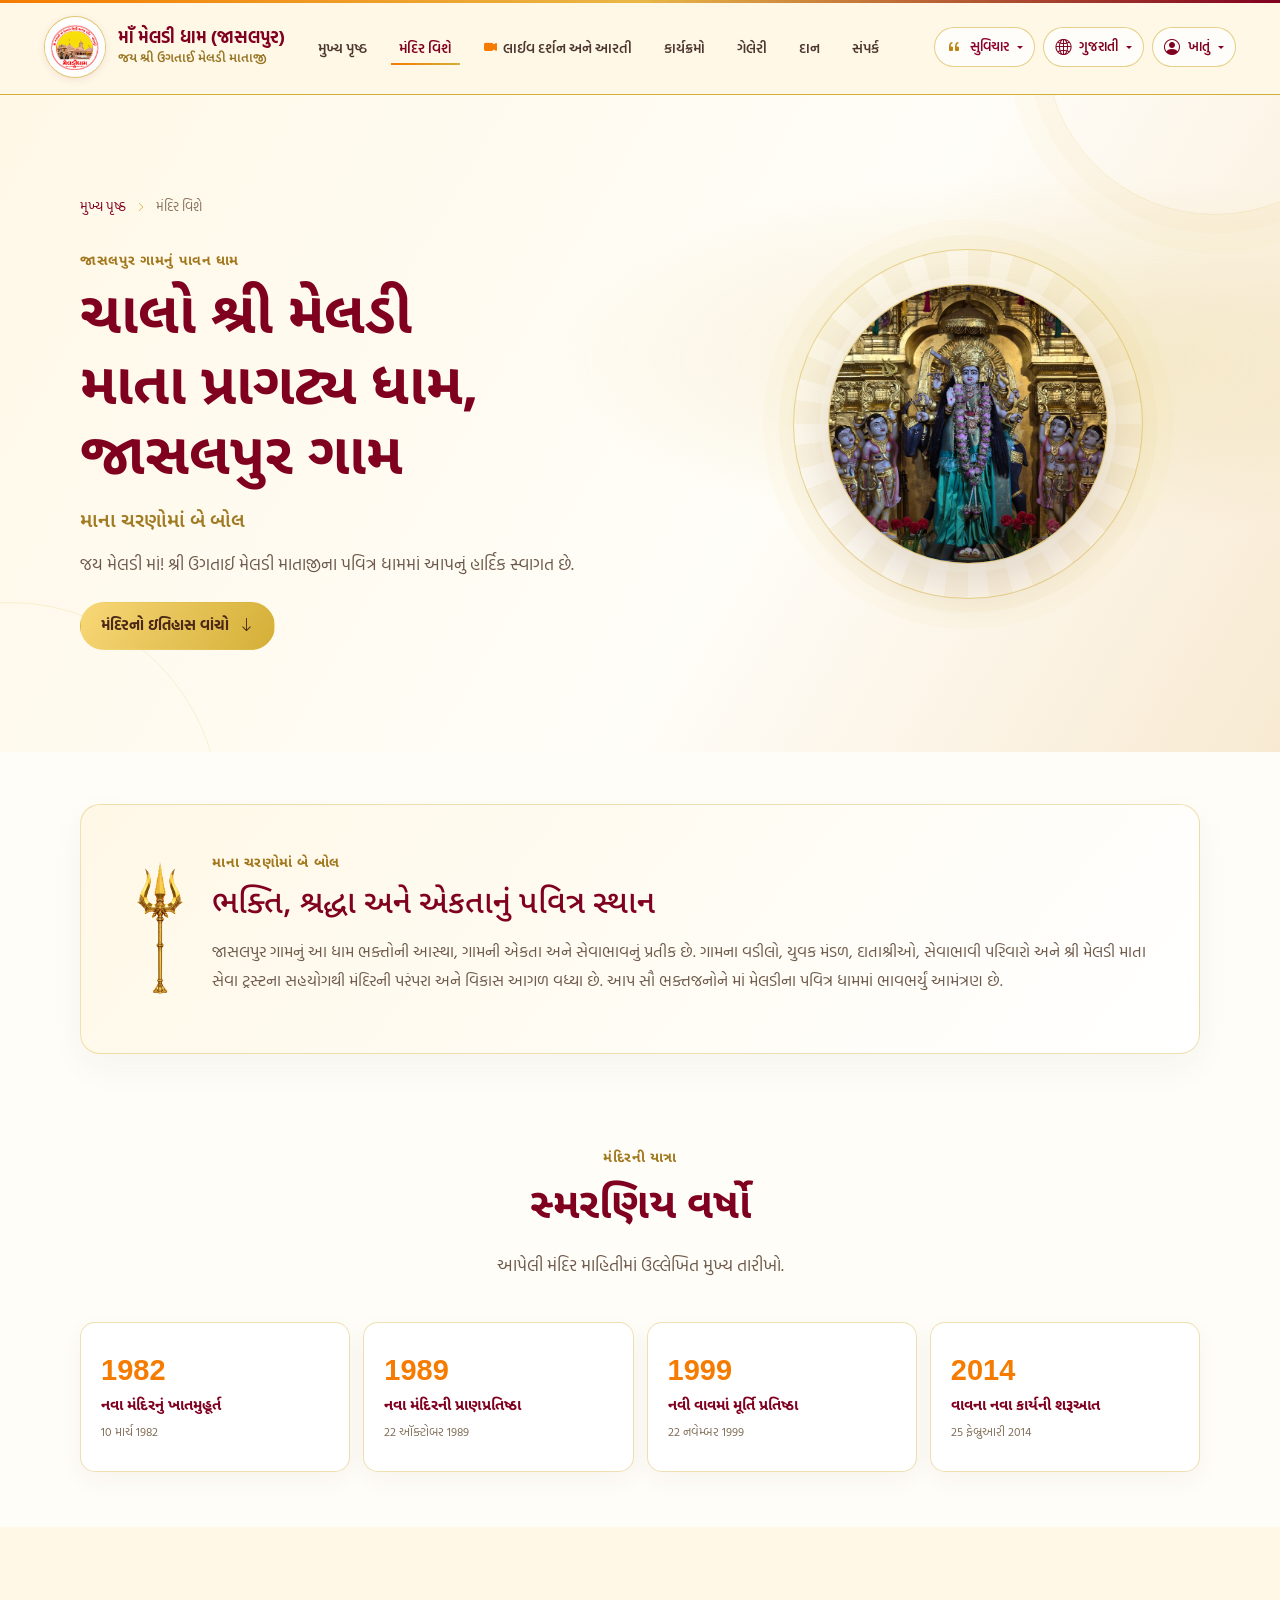
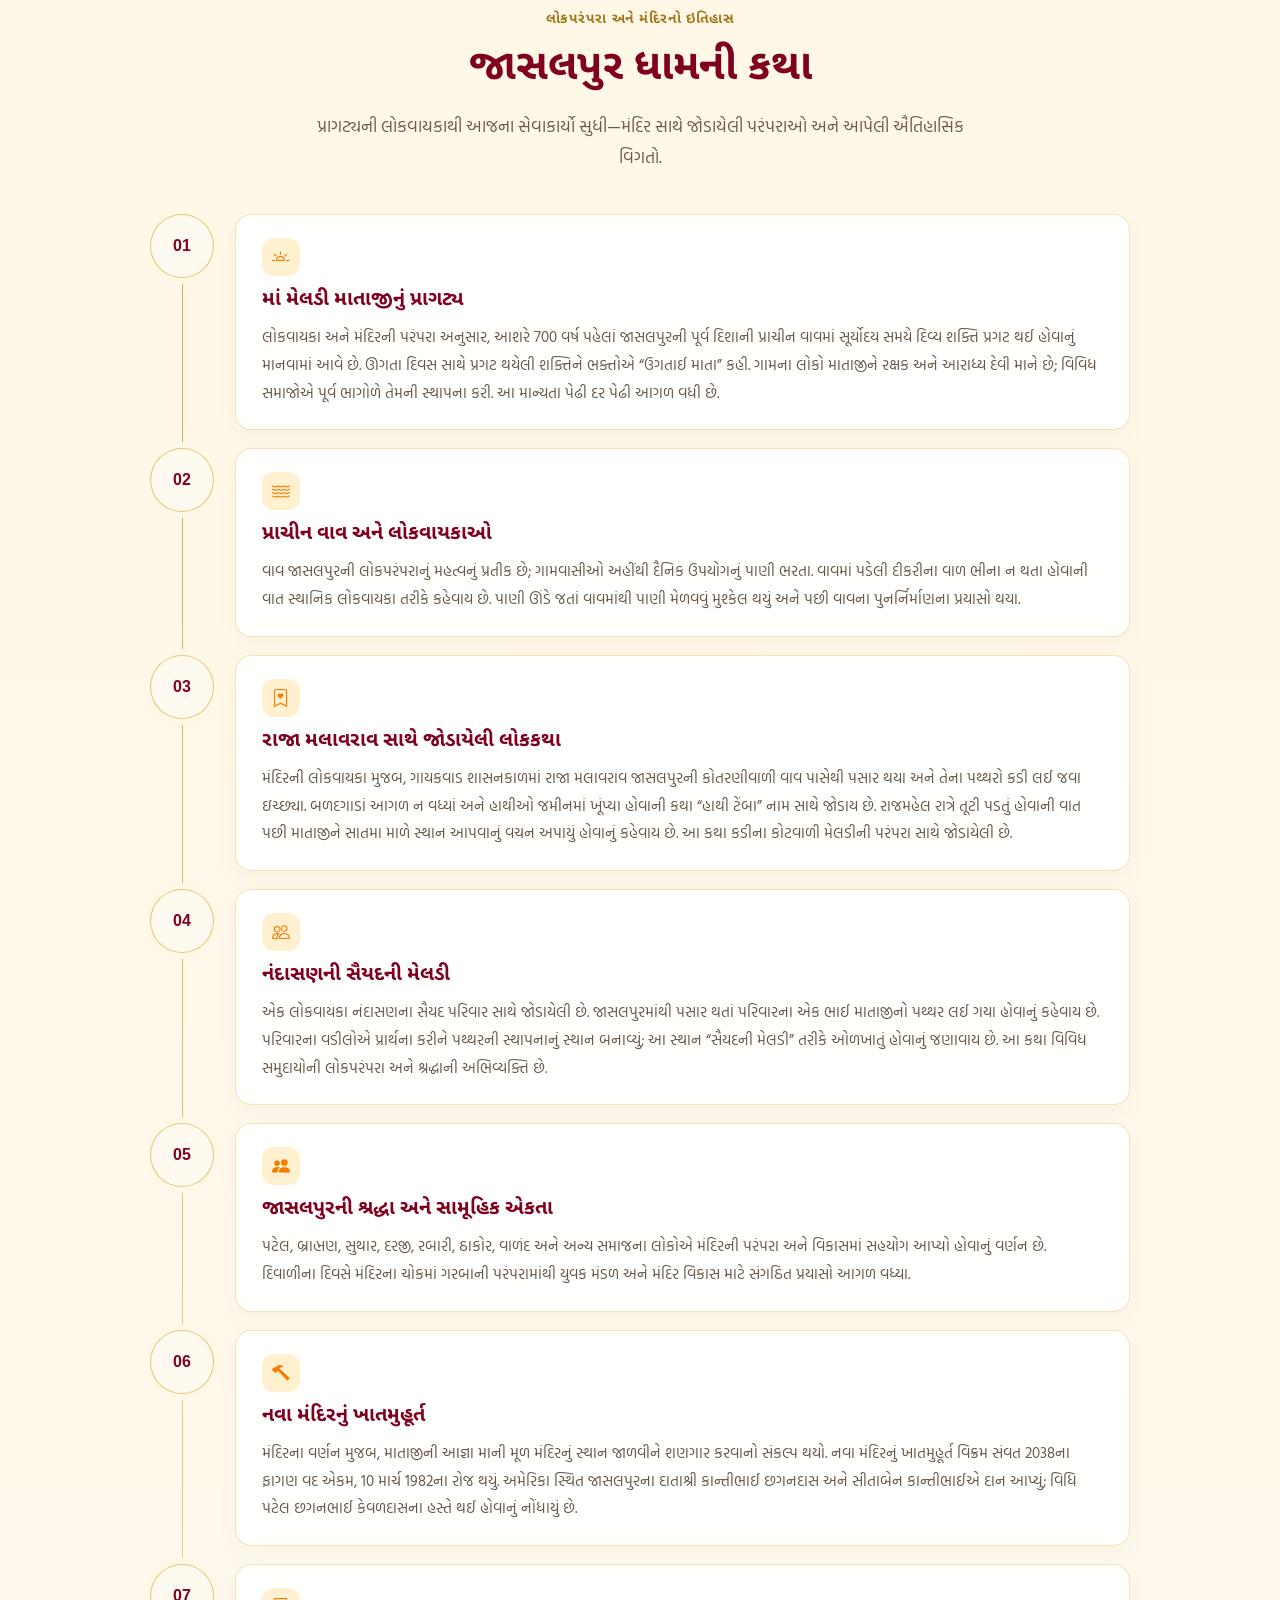
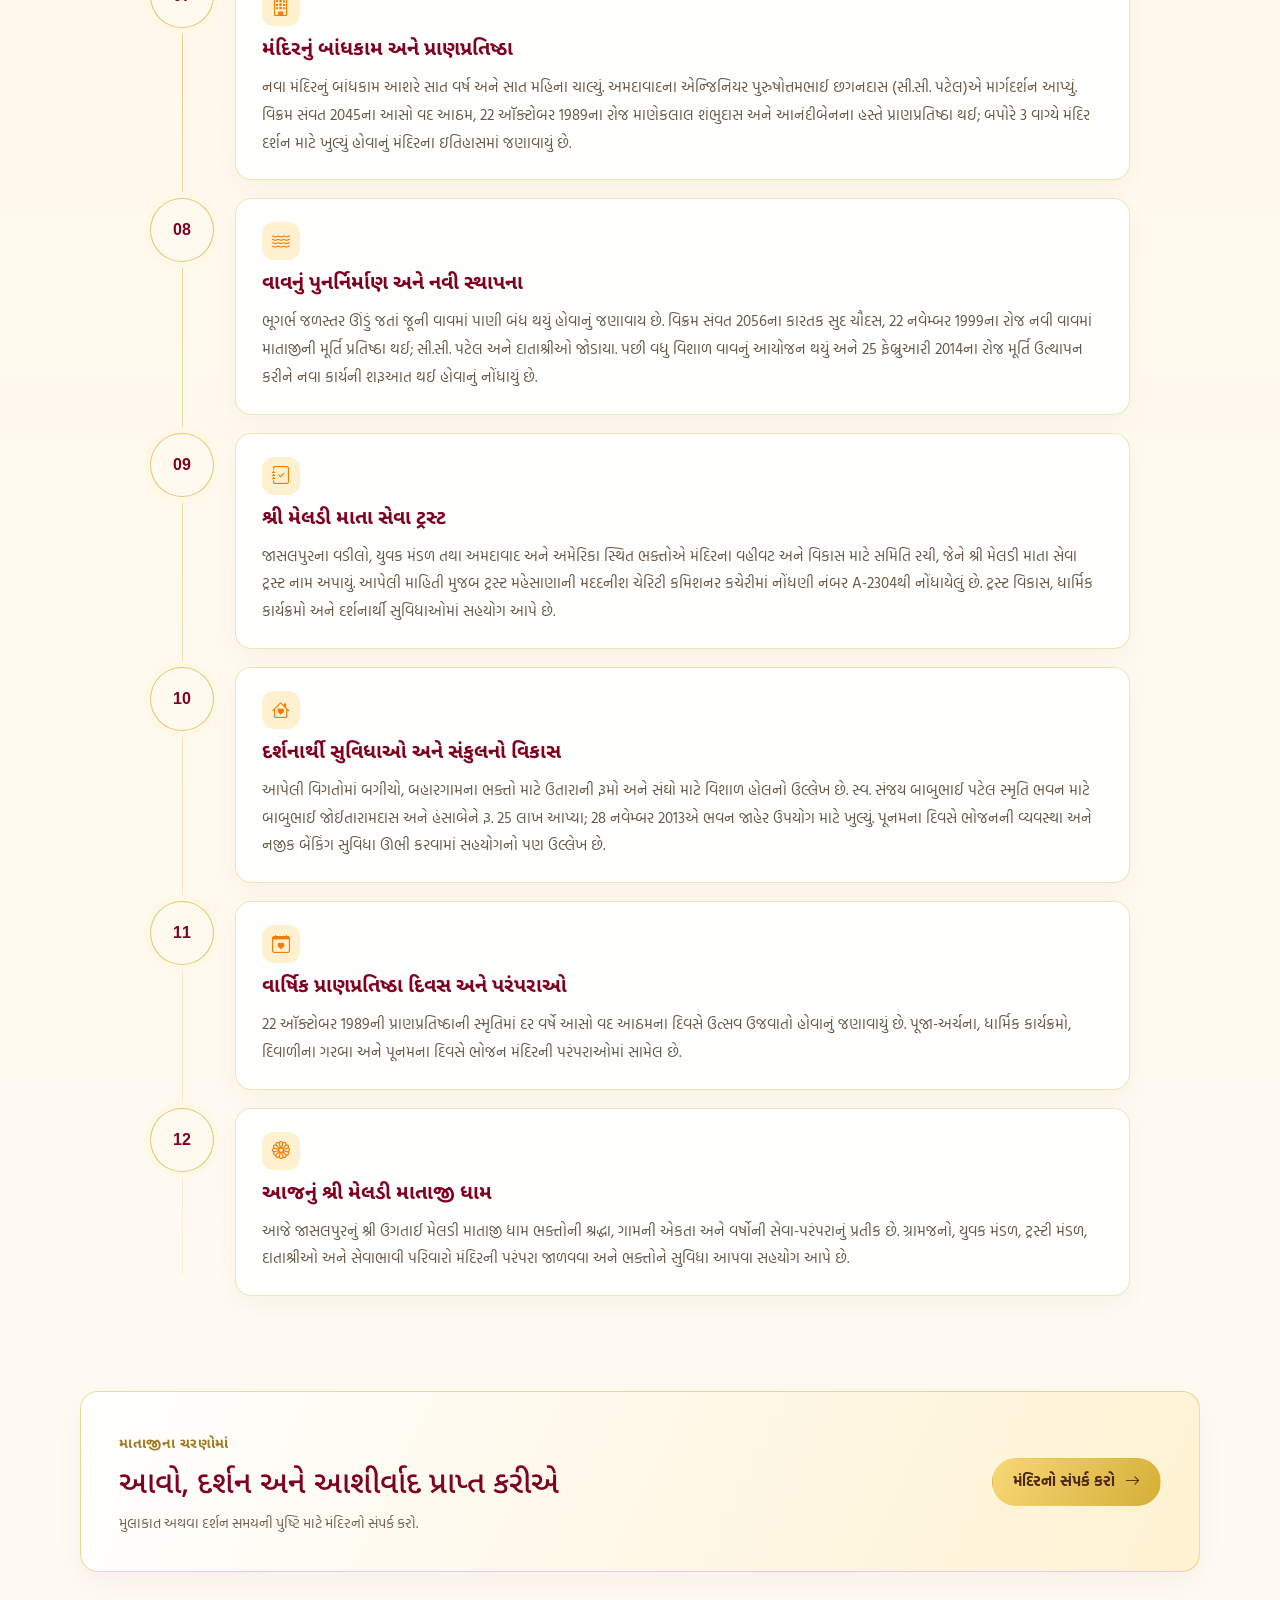
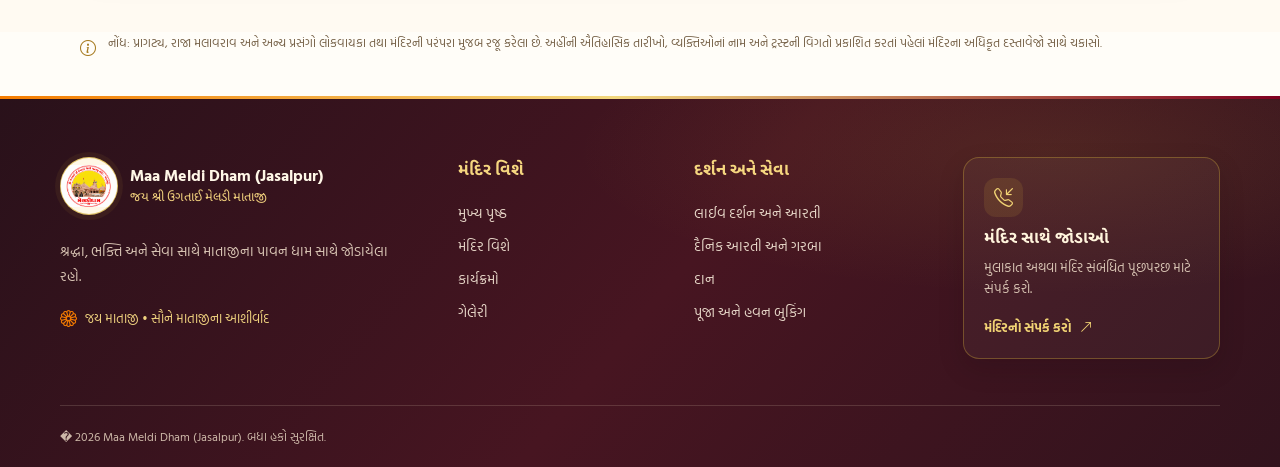
==== commit 029d4ef3: "update on 05/11/2026" ====
--- a/about.html
+++ b/about.html
@@ -81,12 +81,12 @@
           <p class="about-hero-text" data-i18n="aboutWelcome">?? ????? ???! ???? ????? ????? ગુજરાતી? हिन्दी हिन्दी ????? ગુજરાતી हिन्दी ??.</p>
           <a class="button-gold" href="#temple-history"><span data-i18n="aboutExplore">ગુજરાતી हिन्दी ?????</span><i class="bi bi-arrow-down"></i></a>
         </div>
-        <div class="about-hero-art reveal"><div class="about-mandala" aria-hidden="true"></div><div class="about-emblem"><img src="assets/image/logo.png" alt="???? ????? ????? ગુજરાતી?? ????? ?????" width="420" height="420"><span data-i18n="aboutEmblemCaption">ગુજરાતી?? ???? ???</span></div></div>
+        <div class="about-hero-art reveal"><div class="about-mandala" aria-hidden="true"></div><div class="about-emblem"><img src="assets/image/MaaMeldi%20About%201.jpeg" alt="માઁ મેલડી માતાજી, જાસલપુર"></div></div>
       </div>
     </section>
 
     <section class="about-welcome-section">
-      <div class="section-wrap about-welcome-card reveal"><span class="about-quote-mark" aria-hidden="true">�</span><div><span class="section-eyebrow" data-i18n="aboutWelcomeKicker">???? ગુજરાતી ?? ???</span><h2 data-i18n="aboutWelcomeTitle">?????, ગુજરાતી ??? ગુજરાતી हिन्दी ?????</h2><p data-i18n="aboutWelcomeText">ગુજરાતી हिन्दी ? ??? ગુજરાતી ?????, ????? ???? ??? ગુજરાતી??? हिन्दी ??. ????? ?????, ???? ????, ગુજરાતી??, ગુજરાતી? ગુજરાતી ??? ???? ????? ???? ???? ગુજરાતી? ગુજરાતી ગુજરાતી हिन्दी ??? ????? ??? ????? ??. ?? ?? ગુજરાતી?? ??? ગુજરાતી हिन्दी हिन्दी ગુજરાતી?? ગુજરાતી ??.</p></div></div>
+      <div class="section-wrap about-welcome-card reveal"><img class="about-quote-mark" src="assets/image/Trishul.png" alt="" aria-hidden="true" width="70" height="160"><div><span class="section-eyebrow" data-i18n="aboutWelcomeKicker">???? ગુજરાતી ?? ???</span><h2 data-i18n="aboutWelcomeTitle">?????, ગુજરાતી ??? ગુજરાતી हिन्दी ?????</h2><p data-i18n="aboutWelcomeText">ગુજરાતી हिन्दी ? ??? ગુજરાતી ?????, ????? ???? ??? ગુજરાતી??? हिन्दी ??. ????? ?????, ???? ????, ગુજરાતી??, ગુજરાતી? ગુજરાતી ??? ???? ????? ???? ???? ગુજરાતી? ગુજરાતી ગુજરાતી हिन्दी ??? ????? ??? ????? ??. ?? ?? ગુજરાતી?? ??? ગુજરાતી हिन्दी हिन्दी ગુજરાતી?? ગુજરાતી ??.</p></div></div>
     </section>
 
     <section class="about-milestones-section">
--- a/css/style.css
+++ b/css/style.css
@@ -111,6 +111,23 @@
 .button-outline:hover { transform: translateY(-2px); background: #fff2d2; color: var(--maroon); }
 .button-outline:disabled { cursor: default; opacity: .66; transform: none; }
 .live-frame { min-height: 330px; padding: 10px; border: 1px solid var(--gold); border-radius: 22px; background: linear-gradient(135deg,var(--maroon),#3d1821); box-shadow: 0 18px 36px #3f151f20; }
+.instagram-section { padding: clamp(46px, 7vw, 78px) 0; }
+.whatsapp-section { padding: 0 0 clamp(46px, 7vw, 78px); }
+.instagram-heading .section-eyebrow { display: inline-flex; align-items: center; gap: 8px; }
+.instagram-heading .section-eyebrow .bi-instagram { color: #b52d78; font-size: 18px; }
+.whatsapp-heading .section-eyebrow .bi-whatsapp { color: #12845d; font-size: 18px; }
+.instagram-redirect-card, .whatsapp-redirect-card { display: grid; grid-template-columns: auto minmax(0,1fr) auto; align-items: center; gap: 20px; max-width: 920px; margin: 28px auto 0; padding: 24px 28px; border: 1px solid rgba(212,175,55,.48); border-radius: 20px; background: linear-gradient(120deg,#fffdf8,#fff5df); box-shadow: 0 16px 38px rgba(57,31,13,.09); }
+.instagram-redirect-icon, .whatsapp-redirect-icon { display: grid; width: 62px; height: 62px; place-items: center; border-radius: 18px; background: linear-gradient(145deg,#a40045,#db3d79 58%,#f4a339); color: #fff; font-size: 29px; box-shadow: 0 8px 18px rgba(164,0,69,.2); }
+.whatsapp-redirect-icon { background: linear-gradient(145deg,#08764c,#1caa69); box-shadow: 0 8px 18px rgba(8,118,76,.2); }
+.instagram-redirect-copy { display: grid; gap: 5px; min-width: 0; }
+.instagram-redirect-label { color: #a06e12; font-size: 11px; font-weight: 800; letter-spacing: .14em; }
+.instagram-redirect-copy strong { overflow-wrap: anywhere; color: var(--maroon); font-size: clamp(17px,2vw,22px); }
+.instagram-redirect-copy p { margin: 0; color: #786154; font-size: 14px; }
+.instagram-redirect-button { display: inline-flex; min-height: 48px; align-items: center; justify-content: center; gap: 11px; padding: 0 20px; border: 1px solid var(--gold); border-radius: 999px; background: var(--maroon); color: #fff8e8; font-weight: 700; text-decoration: none; transition: transform .2s ease,background .2s ease; }
+.instagram-redirect-button:hover { transform: translateY(-2px); background: #650020; color: #fff; }
+.whatsapp-redirect-button { border-color: #168c64; background: #12845d; }
+.whatsapp-redirect-button:hover { background: #086744; }
+@media (max-width: 575.98px) { .instagram-redirect-card, .whatsapp-redirect-card { grid-template-columns: auto minmax(0,1fr); gap: 15px; padding: 20px; } .instagram-redirect-icon, .whatsapp-redirect-icon { width: 52px; height: 52px; border-radius: 15px; font-size: 25px; } .instagram-redirect-button { grid-column: 1 / -1; width: 100%; } }
 .live-placeholder { display: flex; min-height: 308px; flex-direction: column; align-items: center; justify-content: center; gap: 12px; border: 1px solid #d4af376e; border-radius: 14px; background: radial-gradient(circle at 50% 35%,#8a362a,#451b25 60%,#28151c); color: #fff5dd; text-align: center; }
 .placeholder-mandala { display: grid; width: 94px; height: 94px; margin-bottom: 4px; place-items: center; border: 1px solid #d4af37a8; border-radius: 50%; color: #f6d479; font-size: 34px; box-shadow: 0 0 0 12px #d4af3714,0 0 0 25px #d4af370d; }
 .live-placeholder strong { max-width: 80%; font-size: 16px; }
@@ -230,14 +247,38 @@
 .donation-heading { max-width: 760px; margin: 0 auto 34px; text-align: center; }
 .donation-heading h1 { margin: 8px 0 12px; color: var(--maroon); font-size: clamp(34px,5vw,54px); font-weight: 700; }
 .donation-heading p { margin: 0; color: #786655; font-size: 17px; line-height: 1.65; }
-.donation-layout { display: grid; grid-template-columns: minmax(250px,.78fr) minmax(0,1.45fr); align-items: start; gap: 22px; }
+.donation-layout { display: grid; grid-template-columns: minmax(0,1.2fr) minmax(300px,.8fr); align-items: start; gap: 20px; }
+.donation-payment-card { grid-column: 2; grid-row: 1; display: grid; grid-template-columns: minmax(0,1fr); align-items: start; gap: 18px; margin: 0; padding: 22px; border: 1px solid rgba(212,175,55,.45); border-radius: 24px; background: linear-gradient(125deg,#fff 0%,#fff8e8 100%); box-shadow: 0 18px 45px rgba(63,32,17,.09); }
+.donation-payment-kicker { display: inline-flex; align-items: center; gap: 8px; color: #a36b00; font-size: 12px; font-weight: 800; letter-spacing: .08em; text-transform: uppercase; }
+.donation-payment-kicker i { font-size: 16px; }
+.donation-payment-copy > h2 { margin: 6px 0 7px; color: var(--maroon); font-size: clamp(22px,2.5vw,28px); font-weight: 700; }
+.donation-payment-copy > p { margin: 8px 0; color: #786655; font-size: 13px; line-height: 1.55; }
+.donation-bank-details { display: grid; gap: 0; margin: 14px 0; border: 1px solid #eee1c8; border-radius: 14px; background: rgba(255,255,255,.9); }
+.donation-bank-details > div { display: grid; gap: 3px; padding: 10px 13px; border-bottom: 1px solid #f0e8d9; }
+.donation-bank-details > div:last-child { border-bottom: 0; }
+.donation-bank-details span { color: #8b7967; font-size: 12px; }
+.donation-bank-details strong { color: #382b22; font-size: 14px; overflow-wrap: anywhere; }
+.donation-upi-detail strong { color: var(--maroon); font-family: ui-monospace,Consolas,monospace; }
+.donation-payment-actions { display: grid; grid-template-columns: minmax(0,1fr); gap: 10px; }
+.donation-payment-actions button { display: inline-flex; width: 100%; min-height: 48px; align-items: center; justify-content: center; gap: 8px; border: 0; border-radius: 14px; box-shadow: 0 8px 18px rgba(133,0,42,.14); cursor: pointer; }
+.donation-payment-note,.donation-payment-account-note { display: flex; align-items: flex-start; gap: 8px; margin: 13px 0 0 !important; color: #786655; font-size: 12px; line-height: 1.55; }
+.donation-payment-note i { flex: 0 0 auto; color: #b37a00; }
+.donation-payment-account-note { padding-left: 24px; font-style: italic; }
+.donation-qr-panel { order: -1; display: flex; min-width: 0; flex-direction: column; align-items: center; gap: 10px; padding: 18px 14px; border: 1px solid rgba(212,175,55,.35); border-radius: 18px; background: linear-gradient(145deg,#fffdf7,#fff6df); text-align: center; }
+.donation-qr-frame { display: grid; width: min(100%,250px); aspect-ratio: 1; place-items: center; padding: 10px; border: 1px solid #eee7db; border-radius: 18px; background: #fff; box-shadow: 0 10px 28px rgba(63,32,17,.09); }
+.donation-qr-frame canvas,.donation-qr-frame img { display: block; width: 100% !important; height: 100% !important; image-rendering: pixelated; }
+.donation-qr-panel > strong { color: var(--maroon); font-size: 16px; font-weight: 700; }
+.donation-qr-note { max-width: 270px; margin: 0; color: #786655; font-size: 12px; line-height: 1.55; }
+.donation-qr-panel > span { color: #756451; font-family: ui-monospace,Consolas,monospace; font-size: 11px; overflow-wrap: anywhere; }
 .donation-story-card,.donation-form-card { min-width: 0; padding: clamp(21px,3vw,32px); border: 1px solid rgba(212,175,55,.4); border-radius: 22px; background: rgba(255,255,255,.94); box-shadow: 0 16px 42px rgba(63,32,17,.075); }
-.donation-story-card { position: sticky; top: 24px; overflow: hidden; background: linear-gradient(150deg,#fff 5%,#fff3d4); }
+.donation-story-card { grid-column: 1/-1; grid-row: 2; display: grid; grid-template-columns: auto minmax(0,1fr) auto; align-items: center; gap: 12px 16px; position: static; overflow: hidden; padding: 17px 22px; background: linear-gradient(100deg,#fff 5%,#fff3d4); }
+.donation-story-card h2 { margin: 0 0 4px; font-size: 18px; }
+.donation-story-card > p { margin: 0; font-size: 13px; }
+.donation-story-card .donation-trust-note { display: none; }
 .donation-story-icon,.donation-form-icon { display: grid; width: 48px; height: 48px; place-items: center; border-radius: 15px; background: #fff0c8; color: #9a0031; font-size: 20px; }
-.donation-story-card h2 { margin: 22px 0 9px; color: var(--maroon); font-size: 22px; font-weight: 700; }
-.donation-story-card > p { color: #786655; line-height: 1.7; }
-.donation-blessing { display: flex; align-items: center; gap: 9px; margin: 23px 0; color: #a46a00; font-weight: 700; }
-.donation-blessing i { color: #ef7500; font-size: 22px; }
+.donation-story-card h2 { margin: 0 0 4px; color: var(--maroon); font-size: 18px; font-weight: 700; }
+.donation-form-card { grid-column: 1; grid-row: 1; }
+.donation-story-card > p { margin: 0; color: #786655; font-size: 13px; line-height: 1.55; }
 .donation-trust-note { display: flex; align-items: flex-start; gap: 9px; padding: 13px; border: 1px solid #f0dfb7; border-radius: 13px; background: rgba(255,255,255,.75); color: #766653; font-size: 12px; line-height: 1.6; }
 .donation-trust-note i { flex: 0 0 auto; margin-top: 2px; color: #c47a00; }
 .donation-form-card > header { display: flex; align-items: center; gap: 13px; margin-bottom: 21px; }
@@ -257,34 +298,13 @@
 .donation-form-notice { display: flex; gap: 8px; margin: 12px 0 17px; padding: 11px 12px; border-radius: 11px; background: #fff7e5; color: #786655; font-size: 12px; line-height: 1.6; }
 .donation-form-notice i { flex: 0 0 auto; color: #b37a00; }
 .donation-submit { display: inline-flex; align-items: center; justify-content: center; gap: 8px; width: 100%; min-height: 48px; }
+.donation-payment-lock { display: flex; align-items: flex-start; gap: 8px; margin: 14px 0 9px; color: #7a5410; font-size: 12px; line-height: 1.55; }
+.donation-payment-lock i { flex: 0 0 auto; margin-top: 2px; }
+.donation-submit:disabled { cursor: not-allowed; opacity: .56; filter: saturate(.55); }
 .donation-status { min-height: 20px; margin: 11px 0 0; color: #775a17; font-size: 13px; line-height: 1.5; }
-.donation-receipt { width: min(100%,720px); margin: 30px auto 0; padding: 18px; border: 1px solid rgba(212,175,55,.45); border-radius: 20px; background: #fff; box-shadow: 0 16px 40px rgba(63,32,17,.08); animation: eventCardEnter .45s both; }
-.donation-receipt[hidden] { display: none; }
-.donation-receipt-paper { padding: 30px; border: 1px solid #e6d4a8; background: #fffdf7; color: #33261e; }
-.donation-receipt-paper { box-sizing: border-box; font-family: "Noto Sans Gujarati", "Hind Vadodara", sans-serif; }
-.donation-receipt-paper.pdf-exporting { width: 190mm; max-width: none; min-height: 0; margin: 0; padding: 12mm; border: 1px solid #e6d4a8; box-shadow: none; font-size: 12pt; }
-.donation-receipt-paper.pdf-exporting .receipt-brand { padding-bottom: 6mm; }
-.donation-receipt-paper.pdf-exporting .receipt-brand img { width: 18mm; height: 18mm; }
-.donation-receipt-paper.pdf-exporting .receipt-kicker { margin-top: 7mm; }
-.donation-receipt-paper.pdf-exporting dl > div { break-inside: avoid; page-break-inside: avoid; }
-.donation-receipt-paper dl > div[hidden] { display: none; }
-.receipt-brand { display: flex; align-items: center; gap: 13px; padding-bottom: 18px; border-bottom: 2px solid #d5a638; }
-.receipt-brand img { width: 58px; height: 58px; object-fit: contain; }
-.receipt-brand div { display: grid; gap: 3px; color: var(--maroon); }
-.receipt-brand span { color: #786655; font-size: 12px; }
-.receipt-kicker { display: block; margin-top: 24px; color: #a36b00; font-size: 12px; font-weight: 700; text-transform: uppercase; }
-.donation-receipt-paper > h2 { margin: 5px 0 18px; color: var(--maroon); font-size: 26px; }
-.receipt-id-row { display: flex; justify-content: space-between; gap: 14px; padding: 11px 13px; border-radius: 9px; background: #fff1cf; color: #6e5017; font-size: 13px; }
-.donation-receipt-paper dl { margin: 16px 0; }
-.donation-receipt-paper dl > div { display: flex; justify-content: space-between; gap: 18px; padding: 10px 2px; border-bottom: 1px solid #eee5d4; }
-.donation-receipt-paper dt { color: #766653; font-weight: 500; }
-.donation-receipt-paper dd { margin: 0; color: #3b2b21; font-weight: 700; text-align: right; }
-.receipt-disclaimer { margin: 16px 0; padding: 10px; border: 1px solid #f0dfb7; border-radius: 8px; color: #786655; font-size: 11px; line-height: 1.55; }
-.receipt-blessing { padding-top: 14px; border-top: 1px solid #e6d4a8; color: #a36b00; font-weight: 700; text-align: center; }
-.receipt-download { display: flex; align-items: center; justify-content: center; gap: 8px; margin: 15px auto 0; }
-@media (max-width: 760px) { .donation-layout { grid-template-columns: 1fr; } .donation-story-card { position: static; } }
-@media (max-width: 520px) { .donation-page { padding: 34px 14px 58px; } .donation-heading { margin-bottom: 23px; } .donation-heading p { font-size: 15px; } .donation-layout { gap: 14px; } .donation-story-card,.donation-form-card { padding: 19px; border-radius: 17px; } .donation-fields { grid-template-columns: 1fr; gap: 12px; } .donation-reference-field { grid-column: auto; } .donation-form-card > header h2 { font-size: 19px; } .donation-receipt { padding: 9px; } .donation-receipt-paper { padding: 18px 14px; } .receipt-brand img { width: 48px; height: 48px; } .receipt-id-row,.donation-receipt-paper dl > div { font-size: 12px; } }
-@media print { body * { visibility: hidden !important; } [data-receipt-paper], [data-receipt-paper] * { visibility: visible !important; } [data-receipt-paper] { position: absolute; inset: 0; width: 100%; border: 0; } }
+@media (max-width: 760px) { .donation-layout { grid-template-columns: 1fr; } .donation-form-card,.donation-payment-card,.donation-story-card { grid-column: 1; } .donation-form-card { grid-row: 1; } .donation-payment-card { grid-row: 2; } .donation-story-card { grid-row: 3; grid-template-columns: auto minmax(0,1fr); } .donation-story-card .donation-blessing { grid-column: 2; } .donation-qr-panel { position: static; } }
+.donation-story-icon { width: 42px; height: 42px; }
+@media (max-width: 520px) { .donation-page { padding: 34px 14px 58px; } .donation-heading { margin-bottom: 23px; } .donation-heading p { font-size: 15px; } .donation-layout { gap: 14px; } .donation-story-card,.donation-form-card { padding: 19px; border-radius: 17px; } .donation-fields { grid-template-columns: 1fr; gap: 12px; } .donation-reference-field { grid-column: auto; } .donation-form-card > header h2 { font-size: 19px; } }
 .center-action { margin-top: 28px; text-align: center; }
 .seva-section { background: linear-gradient(120deg,#5b1027,#800020 52%,#591a22); color: white; }
 .seva-wrap { display: grid; grid-template-columns: .92fr 1.08fr; align-items: center; gap: 55px; }
@@ -357,18 +377,18 @@
 .about-breadcrumb { display: flex; align-items: center; gap: 10px; margin-bottom: 30px; color: #866f5a; font-size: 13px; }
 .about-breadcrumb a { color: var(--maroon); text-decoration: none; }
 .about-breadcrumb i { color: var(--gold); font-size: 10px; }
+.page-section-breadcrumb { margin-bottom: 20px; }
 .about-hero-copy h1 { max-width: 680px; margin: 0 0 11px; color: var(--maroon); font-family: "Noto Sans Gujarati","Hind Vadodara",sans-serif; font-size: clamp(36px,5vw,58px); font-weight: 700; line-height: 1.22; text-wrap: balance; }
 .about-hero-subtitle { margin: 0 0 12px; color: #a17b24; font-family: "Noto Sans Gujarati",sans-serif; font-size: 20px; font-weight: 600; }
 .about-hero-text { max-width: 580px; margin: 0 0 22px; color: #6e5a4b; font-size: 17px; line-height: 1.8; }
 .about-hero-art { position: relative; display: grid; min-height: 390px; place-items: center; }
-.about-mandala { position: absolute; width: min(100%,350px); aspect-ratio: 1; border: 1px solid #d4af377d; border-radius: 50%; background: repeating-conic-gradient(from 0deg,#d4af3712 0deg 8deg,transparent 8deg 15deg); box-shadow: 0 0 0 14px #d4af370c,0 0 0 30px #d4af3708; animation: mandala-turn 90s linear infinite; }
+.about-mandala { position: absolute; width: min(100%,350px); aspect-ratio: 1; border: 1px solid #d4af377d; border-radius: 50%; background: repeating-conic-gradient(from 0deg,#d4af3712 0deg 8deg,transparent 8deg 15deg); box-shadow: 0 0 0 14px #d4af370c,0 0 0 30px #d4af3708; animation: mandala-turn 35s linear infinite; }
 .about-emblem { position: relative; display: flex; width: min(78%,280px); aspect-ratio: 1; flex-direction: column; align-items: center; justify-content: center; overflow: hidden; border: 1px solid #d4af37a8; border-radius: 50%; background: #fff9eb; box-shadow: 0 18px 45px #40241326,0 0 0 8px #fff9eb8c; }
-.about-emblem img { width: 75%; height: 75%; object-fit: contain; mix-blend-mode: multiply; }
-.about-emblem span { position: absolute; right: 0; bottom: 14px; left: 0; color: #806323; font-family: "Noto Sans Gujarati",sans-serif; font-size: 13px; text-align: center; }
+.about-emblem img { width: 100%; height: 100%; object-fit: cover; object-position: center; mix-blend-mode: normal; }
 .about-art-caption { position: absolute; right: 0; bottom: 7px; left: 0; color: #917743; font-size: 12px; text-align: center; }
 .about-welcome-section { padding: 52px 0 18px; background: #fffdf8; }
 .about-welcome-card { position: relative; display: grid; grid-template-columns: 70px 1fr; gap: 17px; padding: clamp(26px,4vw,44px); border: 1px solid #d4af375e; border-radius: 20px; background: linear-gradient(130deg,#fff8e7,#fff); box-shadow: 0 13px 36px #3925150b; }
-.about-quote-mark { color: #e4c05b; font-family: Georgia,serif; font-size: 92px; line-height: .8; }
+.about-quote-mark { display: block; width: 70px; height: 160px; align-self: center; justify-self: center; object-fit: contain; }
 .about-welcome-card h2 { margin: 0 0 12px; color: var(--maroon); font-family: "Noto Sans Gujarati",sans-serif; font-size: clamp(24px,3vw,32px); }
 .about-welcome-card p { margin: 0; color: #6e5a4b; font-size: 16px; line-height: 1.85; }
 .about-milestones-section { padding: 72px 0 55px; background: #fffdf8; }
@@ -409,7 +429,7 @@
   .about-hero-copy { order: 1; }
   .about-hero-art { order: 2; }
   .about-welcome-card { grid-template-columns: 40px 1fr; gap: 10px; }
-  .about-quote-mark { font-size: 60px; }
+  .about-quote-mark { width: 40px; height: 112px; }
   .about-visit-card { align-items: flex-start; flex-direction: column; }
 }
 @media (max-width: 575.98px) {
@@ -505,7 +525,7 @@
 .home-hero { width: 100%; padding: 0; background: linear-gradient(180deg, #fff8e7 0%, #fffdf7 100%); }
 .home-carousel { position: relative; width: 100%; height: clamp(430px, 57vw, 650px); min-height: 430px; margin: 0; overflow: hidden; border: 0; border-bottom: 1px solid rgba(212,175,55,.7); border-radius: 0; background: #45161d; box-shadow: 0 12px 32px rgba(65,28,19,.14); isolation: isolate; }
 .home-carousel .carousel-inner, .home-carousel .carousel-item { height: 100%; }
-.hero-video { position: absolute; inset: 0; z-index: -2; width: 100%; height: 100%; object-fit: cover; background: radial-gradient(ellipse at 72% 40%, rgba(245,124,0,.35), transparent 24%), linear-gradient(125deg, #37121e, #7e2524 52%, #321822); }
+.hero-image { position: absolute; inset: 0; z-index: -2; width: 100%; height: 100%; object-fit: cover; object-position: center 60%; background: radial-gradient(ellipse at 72% 40%, rgba(245,124,0,.35), transparent 24%), linear-gradient(125deg, #37121e, #7e2524 52%, #321822); }
 .hero-shade { position: absolute; inset: 0; z-index: -1; background: linear-gradient(90deg, rgba(28,12,20,.88) 0%, rgba(42,17,24,.74) 42%, rgba(36,14,20,.19) 100%), linear-gradient(0deg, rgba(25,10,16,.3), transparent 44%); }
 .hero-content { position: relative; display: flex; width: min(760px, 72%); height: 100%; flex-direction: column; align-items: flex-start; justify-content: center; padding: 70px clamp(36px, 8vw, 120px) 90px; color: var(--white); }
 .hero-kicker { display: inline-flex; align-items: center; gap: 9px; margin-bottom: 20px; color: #f1cf73; font-family: "Noto Sans Gujarati", "Hind Vadodara", sans-serif; font-size: 16px; font-weight: 600; letter-spacing: .05em; }
@@ -590,8 +610,7 @@
   *, *::before, *::after { scroll-behavior: auto !important; animation-duration: .01ms !important; animation-iteration-count: 1 !important; transition-duration: .01ms !important; }
 }
 
-.welcome-stamp .trishul-icon { width: 32px; height: 32px; }
-.welcome-stamp .trishul-icon { width: 25px; height: 50px; overflow: visible; }
+.welcome-stamp .trishul-icon { display: block; width: 25px; height: 50px; object-fit: contain; }
 
 
 /* Compact, branded controls for the morning and evening aarti cards. */
@@ -698,6 +717,66 @@
 .choghadiya-home-section .choghadiya-panel { margin-top: 0; }
 .choghadiya-home-action { display: flex; justify-content: center; margin-top: 24px; }
 .choghadiya-home-action .button-maroon { display: inline-flex; align-items: center; gap: 9px; text-decoration: none; }
+.choghadiya-heading-row { position: relative; margin-bottom: 24px; }
+.choghadiya-heading-row .section-heading { max-width: 690px; margin: 0 auto; }
+.calendar-toggle { position: absolute; top: 6px; right: 0; display: inline-flex; align-items: center; gap: 9px; padding: 12px 17px; border: 1px solid rgba(128,0,32,.2); border-radius: 999px; background: #fff; color: var(--maroon); font-family: "Noto Sans Gujarati",sans-serif; font-size: 14px; font-weight: 700; box-shadow: 0 7px 18px rgba(57,37,18,.07); transition: transform .2s ease, border-color .2s ease, background-color .2s ease; }
+.calendar-toggle i { color: var(--saffron); font-size: 17px; }
+.calendar-toggle:hover, .calendar-toggle:focus-visible, .calendar-toggle[aria-expanded="true"] { transform: translateY(-1px); border-color: rgba(212,175,55,.75); background: #fff8e7; }
+.gujarati-calendar-card { margin: 0 0 22px; padding: 23px; border: 1px solid rgba(212,175,55,.5); border-radius: 20px; background: linear-gradient(135deg,#fffdf8,#fff4da); box-shadow: 0 14px 34px rgba(57,37,18,.09); }
+.home-page section.gujarati-calendar-card { padding-block: 23px; }
+.gujarati-calendar-card[hidden] { display: none; }
+.calendar-card-heading { display: flex; align-items: center; gap: 14px; margin-bottom: 19px; }
+.calendar-icon { display: grid; flex: 0 0 48px; width: 48px; height: 48px; place-items: center; border: 1px solid rgba(212,175,55,.4); border-radius: 15px; background: #fff; color: var(--maroon); font-size: 22px; }
+.calendar-place { margin: 0 0 3px; color: #98712b; font-size: 12px; font-weight: 700; letter-spacing: .025em; }
+.calendar-card-heading h3 { margin: 0; color: var(--maroon); font-family: "Noto Sans Gujarati",sans-serif; font-size: clamp(18px,2vw,23px); font-weight: 700; }
+.calendar-fields { display: grid; grid-template-columns: repeat(5,minmax(0,1fr)); gap: 10px; }
+.calendar-field { display: grid; gap: 7px; min-width: 0; padding: 14px; border: 1px solid rgba(194,143,39,.18); border-radius: 13px; background: rgba(255,255,255,.84); }
+.calendar-field span { color: #806f5c; font-size: 12px; }
+.calendar-field strong { overflow-wrap: anywhere; color: #5c1727; font-family: "Noto Sans Gujarati",sans-serif; font-size: 15px; }
+.calendar-field-note { color: #846f54; font-size: 11px; line-height: 1.45; }
+.calendar-status { margin: 13px 0 0; color: #806f5c; font-size: 13px; }
+.calendar-status:empty { display: none; }
+.calendar-retry { display: inline-flex; margin-top: 8px; padding: 7px 12px; border: 1px solid rgba(128,0,32,.2); border-radius: 999px; background: #fff; color: var(--maroon); font-size: 12px; font-weight: 700; }
+.calendar-retry[hidden] { display: none; }
+.calendar-retry:hover, .calendar-retry:focus-visible { border-color: rgba(212,175,55,.75); background: #fff8e7; }
+.calendar-credit { margin: 15px 0 0; color: #806f5c; font-size: 11px; }
+.calendar-credit a { color: var(--maroon); font-weight: 700; text-underline-offset: 2px; }
+.calendar-card-date { display: flex; align-items: center; gap: 14px; padding: 7px 4px 18px; border-bottom: 1px solid rgba(126,0,39,.13); }
+.calendar-date-copy { min-width: 0; }
+.calendar-date-copy .calendar-place { margin-bottom: 4px; }
+.calendar-label { display: block; color: #98712b; font-size: 13px; font-weight: 700; }
+.calendar-date-copy h3 { margin: 2px 0 0; color: #142133; font-size: clamp(18px,2.2vw,24px); font-weight: 800; line-height: 1.35; }
+.calendar-meta { display: grid; gap: 5px; padding: 14px 0 17px; border-bottom: 1px solid rgba(126,0,39,.13); }
+.calendar-meta p { margin: 0; color: #5a2419; font-family: "Noto Sans Gujarati","Hind Vadodara",sans-serif; font-size: 16px; font-weight: 700; line-height: 1.55; }
+.calendar-sun-grid { display: grid; grid-template-columns: repeat(4,minmax(0,1fr)); gap: 10px; margin: 17px 0; }
+.calendar-sun-tile { display: grid; justify-items: center; gap: 6px; min-width: 0; padding: 13px 8px 14px; border: 1px solid rgba(194,143,39,.35); border-radius: 16px; background: #fff; text-align: center; box-shadow: 0 5px 14px rgba(57,37,18,.04); }
+.calendar-sun-icon { display: grid; width: 40px; height: 40px; place-items: center; border-radius: 50%; background: #fff1c9; color: #bd8315; font-size: 20px; }
+.calendar-sun-1 .calendar-sun-icon { background: #ffebd9; color: #d66b28; }
+.calendar-sun-2 .calendar-sun-icon, .calendar-sun-3 .calendar-sun-icon { background: #e7efff; color: #37588c; }
+.calendar-sun-tile > span:not(.calendar-sun-icon) { color: #6e4933; font-family: "Noto Sans Gujarati","Hind Vadodara",sans-serif; font-size: 13px; font-weight: 700; }
+.calendar-sun-tile > strong { color: #182233; font-size: 17px; font-weight: 800; font-variant-numeric: tabular-nums; }
+.calendar-brahma { display: flex; align-items: center; gap: 12px; margin: 5px 0 18px; padding: 15px 17px; border: 1px solid #dc5e10; border-radius: 15px; background: linear-gradient(110deg,#a84b06,#d65e00); color: #fff8dc; box-shadow: 0 7px 17px rgba(164,70,4,.14); }
+.calendar-brahma[hidden] { display: none; }
+.calendar-brahma-icon { display: grid; flex: 0 0 42px; width: 42px; height: 42px; place-items: center; border-radius: 50%; background: #fff3d6; color: #bb5c00; font-size: 18px; }
+.calendar-brahma-copy { display: grid; flex: 1; gap: 2px; min-width: 0; font-family: "Noto Sans Gujarati","Hind Vadodara",sans-serif; }
+.calendar-brahma-copy strong { font-size: 18px; }
+.calendar-brahma-copy span { font-size: 14px; font-weight: 700; }
+.calendar-brahma > b { font-family: "Noto Sans Gujarati","Hind Vadodara",sans-serif; font-size: 14px; }
+.calendar-details-card { margin-top: 14px; padding: 17px 20px 7px; border: 1px solid rgba(194,143,39,.35); border-radius: 17px; background: rgba(255,255,255,.92); }
+.calendar-details-heading { display: flex; align-items: center; justify-content: space-between; gap: 12px; padding-bottom: 12px; border-bottom: 1px solid rgba(126,0,39,.12); color: #561a16; font-family: "Noto Sans Gujarati","Hind Vadodara",sans-serif; font-size: 18px; font-weight: 800; }
+.calendar-method-badge { padding: 4px 8px; border: 1px solid rgba(212,175,55,.5); border-radius: 8px; color: #9a7021; font-size: 11px; font-weight: 700; white-space: nowrap; }
+.calendar-detail-row { display: grid; grid-template-columns: 14px minmax(130px,.8fr) minmax(0,1.2fr); align-items: start; gap: 10px; padding: 13px 0; border-bottom: 1px solid rgba(126,0,39,.12); font-family: "Noto Sans Gujarati","Hind Vadodara",sans-serif; }
+.calendar-detail-row:last-child { border-bottom: 0; }
+.calendar-detail-marker { width: 9px; height: 9px; margin-top: 7px; border-radius: 50%; background: #d88100; }
+.calendar-detail-row.is-good .calendar-detail-marker { background: #0e9b62; }
+.calendar-detail-row.is-avoid .calendar-detail-marker { background: #d22c5d; }
+.calendar-detail-row > strong { color: #273343; font-size: 15px; line-height: 1.55; }
+.calendar-detail-value { display: grid; gap: 2px; min-width: 0; }
+.calendar-detail-value > strong { color: #4d1a13; font-size: 16px; font-weight: 800; line-height: 1.55; overflow-wrap: anywhere; }
+.calendar-detail-value > small { color: #68788c; font-size: 13px; font-weight: 700; line-height: 1.5; }
+@media (max-width: 767.98px) { .calendar-fields { grid-template-columns: repeat(3,minmax(0,1fr)); } .calendar-detail-row { grid-template-columns: 10px minmax(88px,.8fr) minmax(0,1.2fr); gap: 8px; } }
+@media (max-width: 767.98px) { .calendar-toggle { position: static; display: flex; width: fit-content; margin: 0 0 14px auto; } .choghadiya-heading-row .section-heading { margin-bottom: 20px; } }
+@media (max-width: 575.98px) { .calendar-toggle { gap: 6px; padding: 10px 12px; font-size: 12px; white-space: nowrap; } .calendar-fields { grid-template-columns: repeat(2,minmax(0,1fr)); } .home-page section.gujarati-calendar-card { padding: 16px; border-radius: 16px; } .calendar-field { padding: 12px; } .calendar-field strong { font-size: 14px; } .calendar-sun-grid { grid-template-columns: repeat(2,minmax(0,1fr)); gap: 8px; } .calendar-sun-tile { padding: 11px 6px; } .calendar-details-card { padding: 14px 13px 5px; } .calendar-detail-row { grid-template-columns: 9px minmax(78px,.7fr) minmax(0,1.3fr); gap: 7px; padding: 11px 0; } .calendar-detail-row > strong { font-size: 14px; } .calendar-detail-value > strong { font-size: 15px; } .calendar-detail-value > small { font-size: 12px; } .calendar-details-heading { font-size: 16px; } .calendar-method-badge { font-size: 10px; } .calendar-brahma { gap: 8px; padding: 12px; } .calendar-brahma-copy strong { font-size: 16px; } .calendar-brahma-copy span, .calendar-brahma > b { font-size: 12px; } }
 
 .contact-modern { min-height: calc(100vh - var(--header-height)); padding: clamp(48px,7vw,88px) 22px; background: radial-gradient(ellipse at 8% 8%, rgba(212,175,55,.12), transparent 30%), radial-gradient(ellipse at 95% 80%, rgba(128,0,32,.05), transparent 34%), linear-gradient(135deg,#fffaf0,#fffdf9 55%,#fff6e6); }
 .contact-modern-shell { width: min(1180px,100%); margin: 0 auto; }
@@ -711,6 +790,14 @@
 .contact-location-icon { display: grid; width: 52px; height: 52px; flex: 0 0 52px; place-items: center; border: 1px solid rgba(212,175,55,.3); border-radius: 16px; background: linear-gradient(145deg,#fff2d3,#fffaf0); color: var(--saffron); font-size: 22px; }
 .contact-location-title small, .contact-hours-row small { display: block; margin-bottom: 4px; color: #94722d; font-size: 12px; font-weight: 600; }
 .contact-location-title h2 { margin: 0; color: var(--maroon); font-family: "Noto Sans Gujarati","Hind Vadodara",sans-serif; font-size: clamp(19px,2.2vw,24px); font-weight: 700; line-height: 1.4; }
+.contact-details-list { display: grid; gap: 9px; margin: 0 0 20px; }
+.contact-detail-row { display: flex; align-items: flex-start; gap: 11px; padding: 12px 13px; border: 1px solid rgba(212,175,55,.2); border-radius: 13px; background: #fffdf8; }
+.contact-detail-row > i { margin-top: 2px; color: var(--saffron); font-size: 17px; }
+.contact-detail-row span { display: grid; min-width: 0; gap: 3px; }
+.contact-detail-row small { color: #94722d; font-size: 12px; font-weight: 600; }
+.contact-detail-row strong,.contact-detail-row a { color: #523b2d; font-size: 14px; font-weight: 600; line-height: 1.55; overflow-wrap: anywhere; }
+.contact-detail-row a { color: var(--maroon); text-decoration: none; }
+.contact-detail-row a:hover { text-decoration: underline; }
 .contact-hours-list { display: grid; gap: 14px; margin-bottom: 22px; }
 .contact-hours-row { display: flex; align-items: flex-start; gap: 12px; padding: 14px; border: 1px solid rgba(212,175,55,.2); border-radius: 14px; background: #fffdf8; }
 .contact-hours-row > i { margin-top: 2px; color: var(--saffron); font-size: 19px; }
@@ -719,6 +806,18 @@
 .contact-hours-row em { color: #9a5d29; font-size: 12px; font-style: normal; line-height: 1.5; }
 .contact-directions { display: inline-flex; align-items: center; gap: 9px; margin-bottom: 18px; text-decoration: none; }
 .contact-modern-map { width: 100%; min-height: 0; aspect-ratio: 16 / 10; border-radius: 16px; }
+.contact-form-card { display: flex; flex-direction: column; }
+.contact-quick-panel { margin-top: auto; padding-top: 22px; }
+.contact-quick-heading { display: flex; align-items: center; gap: 11px; margin-bottom: 12px; padding-top: 18px; border-top: 1px solid rgba(212,175,55,.28); }
+.contact-quick-heading > span { display: grid; width: 38px; height: 38px; flex: 0 0 auto; place-items: center; border-radius: 12px; background: #fff0c8; color: var(--maroon); }
+.contact-quick-heading h3 { margin: 0 0 2px; color: var(--maroon); font-size: 16px; font-weight: 700; }
+.contact-quick-heading p { margin: 0; color: #786655; font-size: 12px; }
+.contact-quick-links { display: grid; grid-template-columns: repeat(2,minmax(0,1fr)); gap: 10px; }
+.contact-quick-links a { display: flex; min-width: 0; align-items: center; gap: 9px; padding: 12px; border: 1px solid rgba(212,175,55,.3); border-radius: 13px; background: #fffdf8; color: var(--maroon); text-decoration: none; transition: background .2s ease,transform .2s ease; }
+.contact-quick-links a:hover { transform: translateY(-2px); background: #fff7e5; }
+.contact-quick-links a > span { display: grid; min-width: 0; flex: 1; gap: 3px; }
+.contact-quick-links small { color: #8b7967; font-size: 11px; line-height: 1.35; }
+.contact-quick-links strong { color: #3b2b21; font-size: 13px; white-space: nowrap; }
 .contact-form-heading { display: flex; align-items: center; gap: 14px; margin-bottom: 24px; }
 .contact-form-heading > span { display: grid; width: 50px; height: 50px; flex: 0 0 50px; place-items: center; border: 1px solid rgba(212,175,55,.3); border-radius: 15px; background: linear-gradient(145deg,#fff2d3,#fffaf0); color: var(--saffron); font-size: 22px; }
 .contact-form-heading h2 { margin: 0 0 4px; color: var(--maroon); font-family: "Noto Sans Gujarati","Hind Vadodara",sans-serif; font-size: 24px; font-weight: 700; }
@@ -860,13 +959,13 @@
 .live-player-topline > span i { color: #e87500; font-size: 17px; }
 .live-platform-label { color: #846c58; font-size: 12px; font-weight: 600; }
 .live-platform-label i { color: #d82424; font-size: 18px; }
-.live-page-video { margin: 0; aspect-ratio: 16 / 9; border: 0; border-radius: 17px; background: #1c1014; box-shadow: none; }
+.live-page-video { position: relative; margin: 0; aspect-ratio: 16 / 9; border: 0; border-radius: 17px; background: #1c1014; box-shadow: none; } .live-page-video iframe[hidden] { display: none; } .live-page-video:has(iframe[hidden])::before { content: "Live stream અહીં દેખાશે"; position: absolute; inset: 0; display: grid; place-items: center; padding: 20px; color: #fff8e9; font-size: clamp(16px,2vw,22px); font-weight: 700; text-align: center; background: radial-gradient(ellipse at center, #6b1831, #1c1014 72%); } .live-chat-button:disabled { opacity: .55; cursor: not-allowed; }
 .live-player-caption { display: flex; align-items: center; gap: 13px; padding: 17px 4px 2px; }
 .live-caption-icon { width: 42px; height: 42px; flex: 0 0 auto; display: grid; place-items: center; border-radius: 14px; background: #fff2d1; color: #9a0030; font-size: 20px; }
 .live-player-caption > div { min-width: 0; flex: 1; }
 .live-player-caption h2 { margin: 0; color: #780022; font-size: 17px; font-weight: 700; }
 .live-player-caption p { margin: 3px 0 0; color: #806f5c; font-size: 13px; line-height: 1.5; }
-.live-player-actions { flex: 0 0 auto; display: flex; flex-wrap: wrap; gap: 8px; }
+.live-player-actions { flex: 0 0 auto; display: flex; flex-wrap: nowrap; align-items: center; gap: 8px; }
 .live-youtube-button { flex: 0 0 auto; display: inline-flex; align-items: center; gap: 8px; padding: 10px 13px; border: 1px solid #e8d9bc; border-radius: 999px; color: #810027; font-size: 12px; font-weight: 700; text-decoration: none; }
 .live-youtube-button:hover { border-color: #c99b3b; background: #fff8e9; color: #810027; }
 .live-chat-button { flex: 0 0 auto; display: inline-flex; align-items: center; gap: 8px; padding: 10px 13px; border: 1px solid rgba(128,0,32,.2); border-radius: 999px; background: #85002a; color: #fffaf0; cursor: pointer; font: inherit; font-size: 12px; font-weight: 700; text-decoration: none; }
@@ -880,7 +979,7 @@
 .live-chat-heading p { margin: 3px 0 0; color: #806f5c; font-size: 12px; line-height: 1.5; }
 .live-chat-close { width: 36px; height: 36px; flex: 0 0 auto; display: grid; place-items: center; border: 1px solid #eadcbf; border-radius: 50%; background: #fff; color: #800020; cursor: pointer; }
 .live-chat-close:hover { background: #fff0ca; }
-.live-chat-frame { height: 510px; overflow: hidden; border: 1px solid #eadcbf; border-radius: 14px; background: #fff; }
+.live-chat-frame { height: 510px; overflow: hidden; border: 1px solid #302a2c; border-radius: 14px; background: #0f0f0f; }
 .live-chat-frame iframe { display: block; width: 100%; height: 100%; border: 0; }
 @keyframes liveChatReveal { from { opacity: 0; transform: translateY(-6px); } to { opacity: 1; transform: translateY(0); } }
 .live-schedule-card { display: flex; align-self: start; flex-direction: column; padding: clamp(22px, 3vw, 32px); background: linear-gradient(150deg, #fff, #fff8e9); }
@@ -897,8 +996,26 @@
 .live-aarti-time strong { color: #7e0027; font-size: 15px; }
 .live-aarti-link { display: flex; align-items: center; justify-content: space-between; gap: 10px; margin-top: auto; padding-top: 20px; color: #87002a; font-size: 13px; font-weight: 700; text-decoration: none; }
 .live-aarti-link i { color: #e87500; }
-@media (max-width: 900px) { .live-page-layout { grid-template-columns: minmax(0, 1fr); max-width: 760px; margin: 0 auto; } .live-schedule-card { display: grid; grid-template-columns: auto 1fr; column-gap: 18px; } .live-schedule-icon { grid-row: 1 / 4; } .live-schedule-note { margin-bottom: 16px; } .live-aarti-times { grid-column: 1 / -1; grid-template-columns: repeat(2, minmax(0, 1fr)); } .live-aarti-link { grid-column: 1 / -1; margin-top: 8px; } }
-@media (max-width: 575.98px) { .live-darshan-page { padding: 38px 14px; } .live-page-heading { align-items: flex-start; flex-direction: column; gap: 14px; margin-bottom: 20px; } .live-page-heading h1 { font-size: 31px; } .live-page-heading p { font-size: 15px; } .live-video-badge { padding: 8px 12px; } .live-page-layout { gap: 14px; } .live-player-card { padding: 11px; border-radius: 19px; } .live-player-topline { font-size: 12px; } .live-player-caption { align-items: flex-start; flex-wrap: wrap; padding: 14px 2px 2px; } .live-player-caption > div:not(.live-player-actions) { flex-basis: calc(100% - 60px); } .live-player-caption h2 { font-size: 15px; } .live-player-actions { width: 100%; flex-basis: auto; margin-left: 55px; } .live-youtube-button, .live-chat-button { padding: 9px 11px; } .live-chat-panel { margin-top: 14px; padding: 11px; border-radius: 15px; } .live-chat-heading p { max-width: 260px; } .live-schedule-card { display: block; align-self: start; padding: 21px; border-radius: 19px; } .live-schedule-icon { margin-bottom: 15px; } .live-aarti-times { grid-template-columns: 1fr; } .live-aarti-link { margin-top: 4px; } }
+@media (max-width: 900px) { .live-page-layout { grid-template-columns: minmax(0, 1fr); max-width: 760px; margin: 0 auto; } .live-player-caption { flex-wrap: wrap; } .live-player-caption > div:not(.live-player-actions) { flex: 1 1 calc(100% - 60px); } .live-player-caption > .live-player-actions { flex: 1 1 100%; min-width: 0; flex-wrap: wrap; justify-content: flex-start; margin: 0; }  .live-schedule-card { display: block; align-self: start; padding: 21px; } .live-schedule-icon { margin-bottom: 15px; } .live-schedule-note { margin-bottom: 16px; } .live-aarti-times { grid-template-columns: repeat(2, minmax(0, 1fr)); } .live-aarti-link { margin-top: 8px; } }
+@media (max-width: 575.98px) { .live-darshan-page { padding: 38px 14px; } .live-page-heading { align-items: flex-start; flex-direction: column; gap: 14px; margin-bottom: 20px; } .live-page-heading h1 { font-size: 31px; } .live-page-heading p { font-size: 15px; } .live-video-badge { padding: 8px 12px; } .live-page-layout { gap: 14px; } .live-player-card { padding: 11px; border-radius: 19px; } .live-player-topline { font-size: 12px; } .live-player-caption { align-items: flex-start; flex-wrap: wrap; padding: 14px 2px 2px; } .live-player-caption > div:not(.live-player-actions) { flex-basis: calc(100% - 60px); } .live-player-caption h2 { font-size: 15px; } .live-player-caption > .live-player-actions { width: 100%; min-width: 0; flex: 1 1 100%; flex-wrap: wrap; justify-content: flex-start; gap: 8px; margin: 0; } .live-youtube-button, .live-chat-button { flex: 0 1 auto; justify-content: center; white-space: nowrap; font-size: 11px; } .live-youtube-button, .live-chat-button { padding: 9px 11px; } .live-chat-panel { margin-top: 14px; padding: 11px; border-radius: 15px; } .live-chat-heading p { max-width: 260px; } .live-schedule-card { display: block; align-self: start; padding: 21px; border-radius: 19px; } .live-schedule-icon { margin-bottom: 15px; } .live-aarti-times { grid-template-columns: 1fr; } .live-aarti-link { margin-top: 4px; } }
+
+/* Devotee FAQ section on the home page. */
+.faq-section { padding: clamp(58px, 7vw, 94px) 0; background: linear-gradient(180deg, #fffaf0, #fff 92%); border-top: 1px solid rgba(194,143,39,.16); }
+.faq-shell { max-width: 960px; }
+.faq-heading { margin-bottom: 34px; }
+.faq-list { display: grid; gap: 12px; }
+.faq-item { overflow: hidden; border: 1px solid rgba(126,0,39,.12); border-radius: 15px; background: #fff; box-shadow: 0 8px 24px rgba(61,28,16,.045); transition: border-color .2s ease, box-shadow .2s ease; }
+.faq-item[open] { border-color: rgba(194,143,39,.55); box-shadow: 0 12px 28px rgba(61,28,16,.08); }
+.faq-item summary { position: relative; padding: 19px 58px 19px 22px; color: #5c1727; font-size: 16px; font-weight: 700; line-height: 1.55; cursor: pointer; list-style: none; }
+.faq-item summary::-webkit-details-marker { display: none; }
+.faq-item summary::after { content: '+'; position: absolute; top: 50%; right: 20px; display: grid; width: 28px; height: 28px; place-items: center; transform: translateY(-50%); border: 1px solid rgba(194,143,39,.5); border-radius: 50%; color: #9b6814; font-size: 20px; font-weight: 500; line-height: 1; }
+.faq-item[open] summary::after { content: '−'; }
+.faq-answer { padding: 0 22px 20px; color: #62575a; font-size: 15px; line-height: 1.75; }
+.faq-answer p { margin: 0; }
+.faq-link { display: inline-flex; align-items: center; gap: 6px; margin-top: 9px; color: #8d002c; font-size: 14px; font-weight: 700; text-decoration: none; }
+.faq-link::after { content: '↗'; font-size: 15px; }
+.faq-link:hover, .faq-link:focus-visible { color: #bd8315; text-decoration: underline; }
+@media (max-width: 575.98px) { .faq-section { padding: 48px 0; } .faq-heading { margin-bottom: 24px; } .faq-list { gap: 9px; } .faq-item summary { padding: 16px 50px 16px 16px; font-size: 15px; } .faq-item summary::after { right: 14px; } .faq-answer { padding: 0 16px 17px; font-size: 14px; } }
 @media (max-width: 1199.98px) {
   .profile-page { padding: 34px 20px; }
   .profile-shell { width: min(720px, 100%); }
